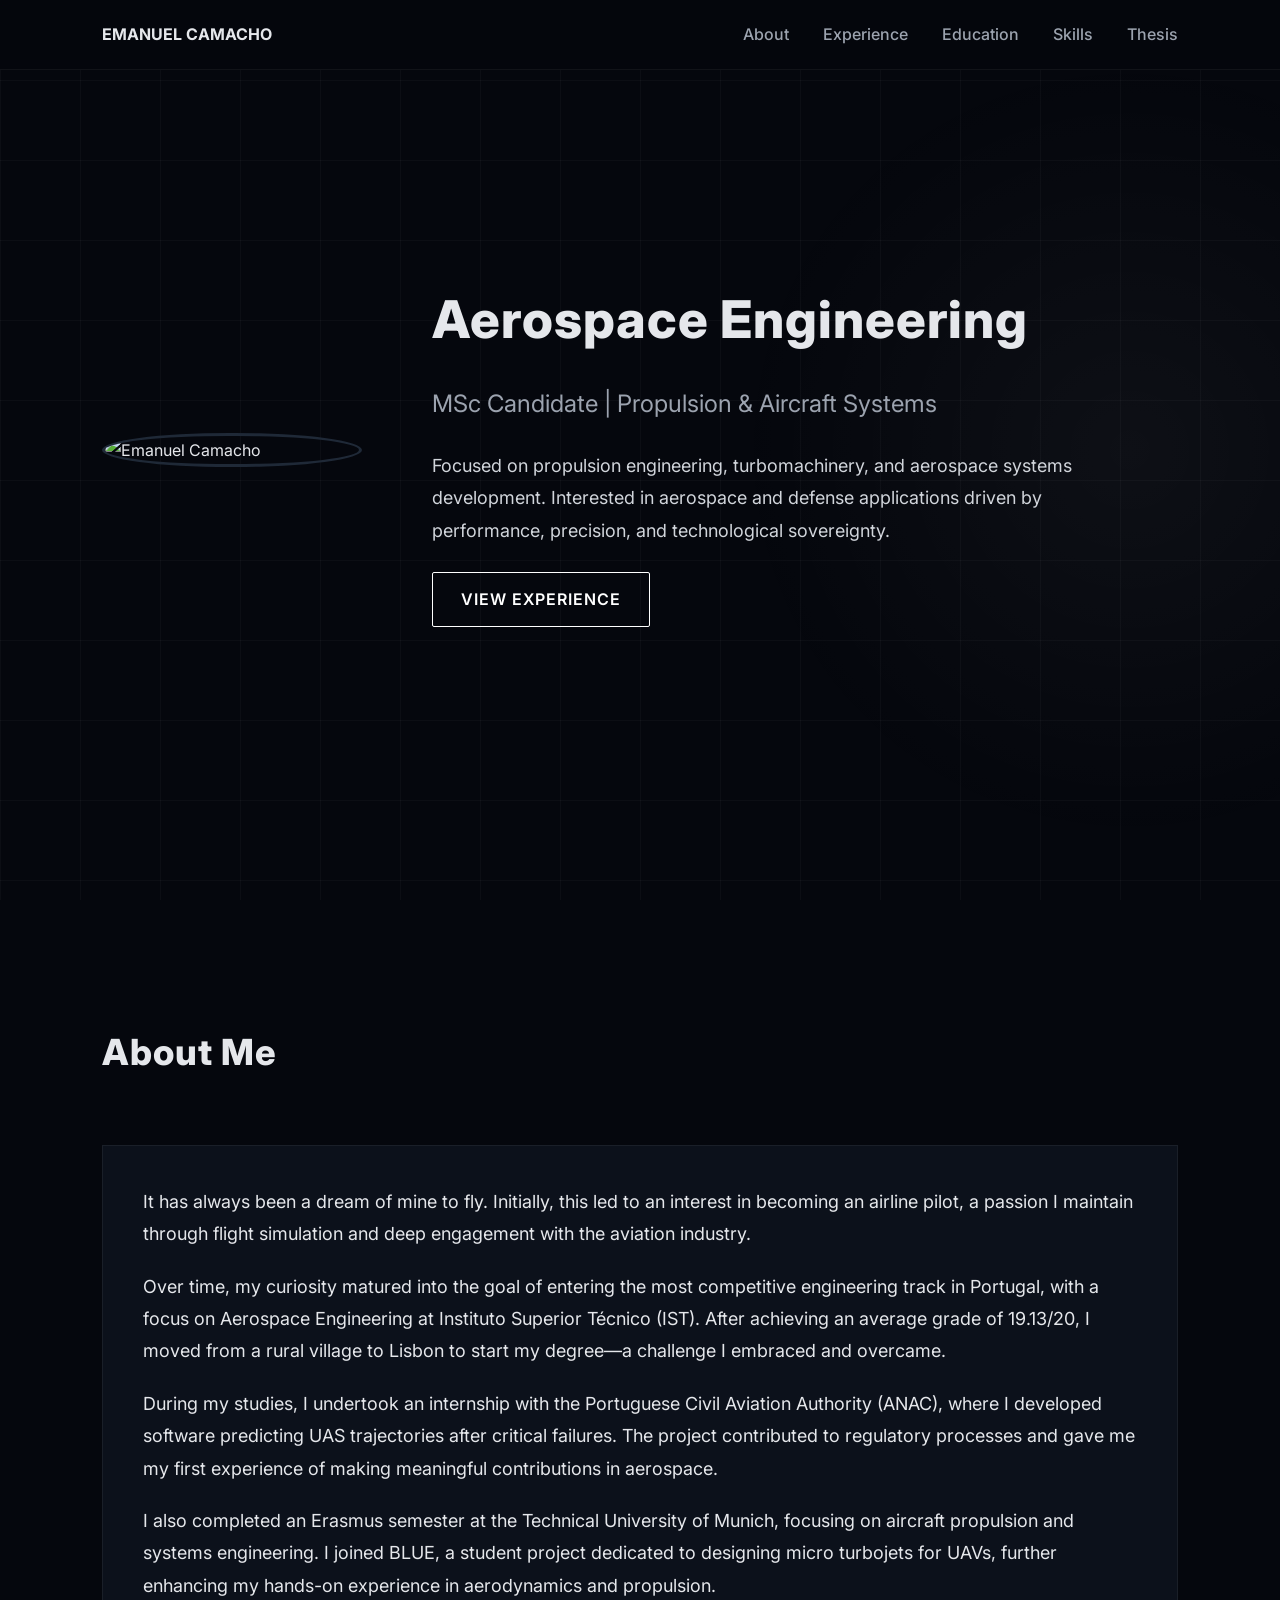
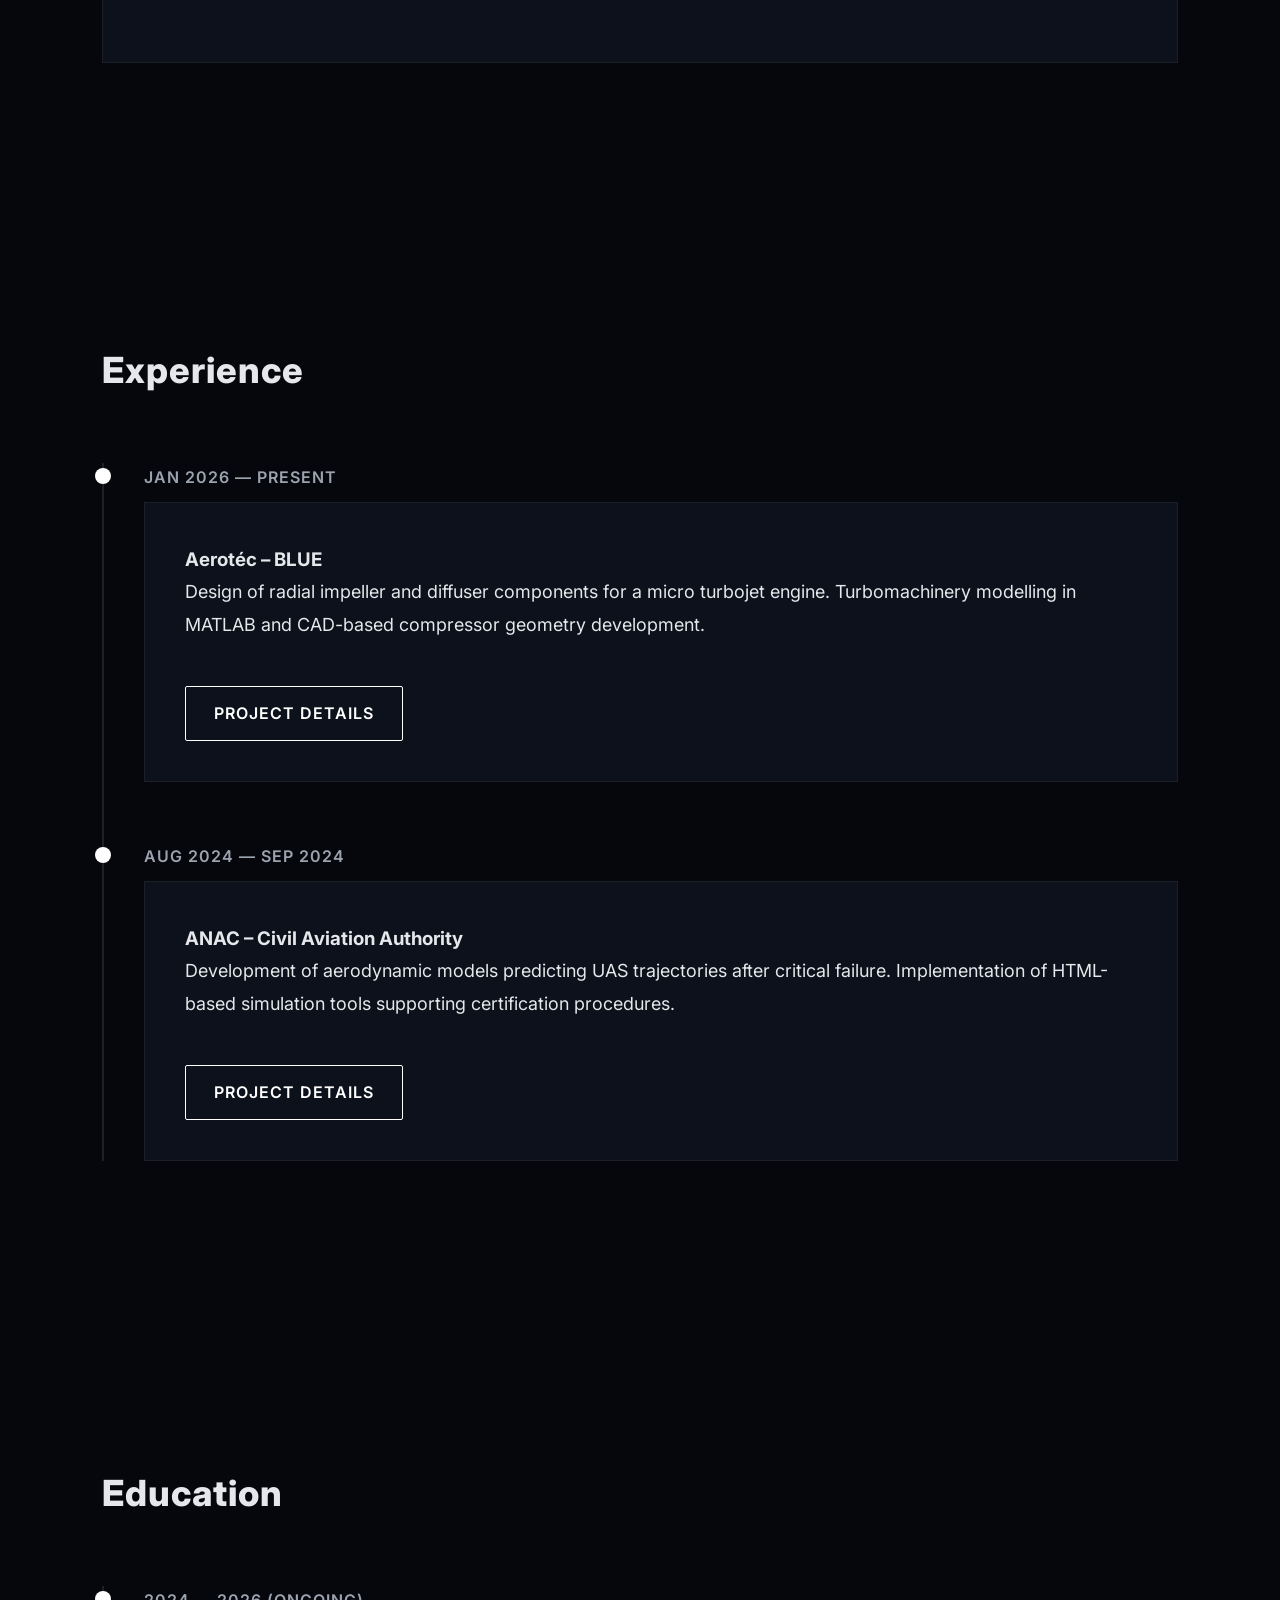
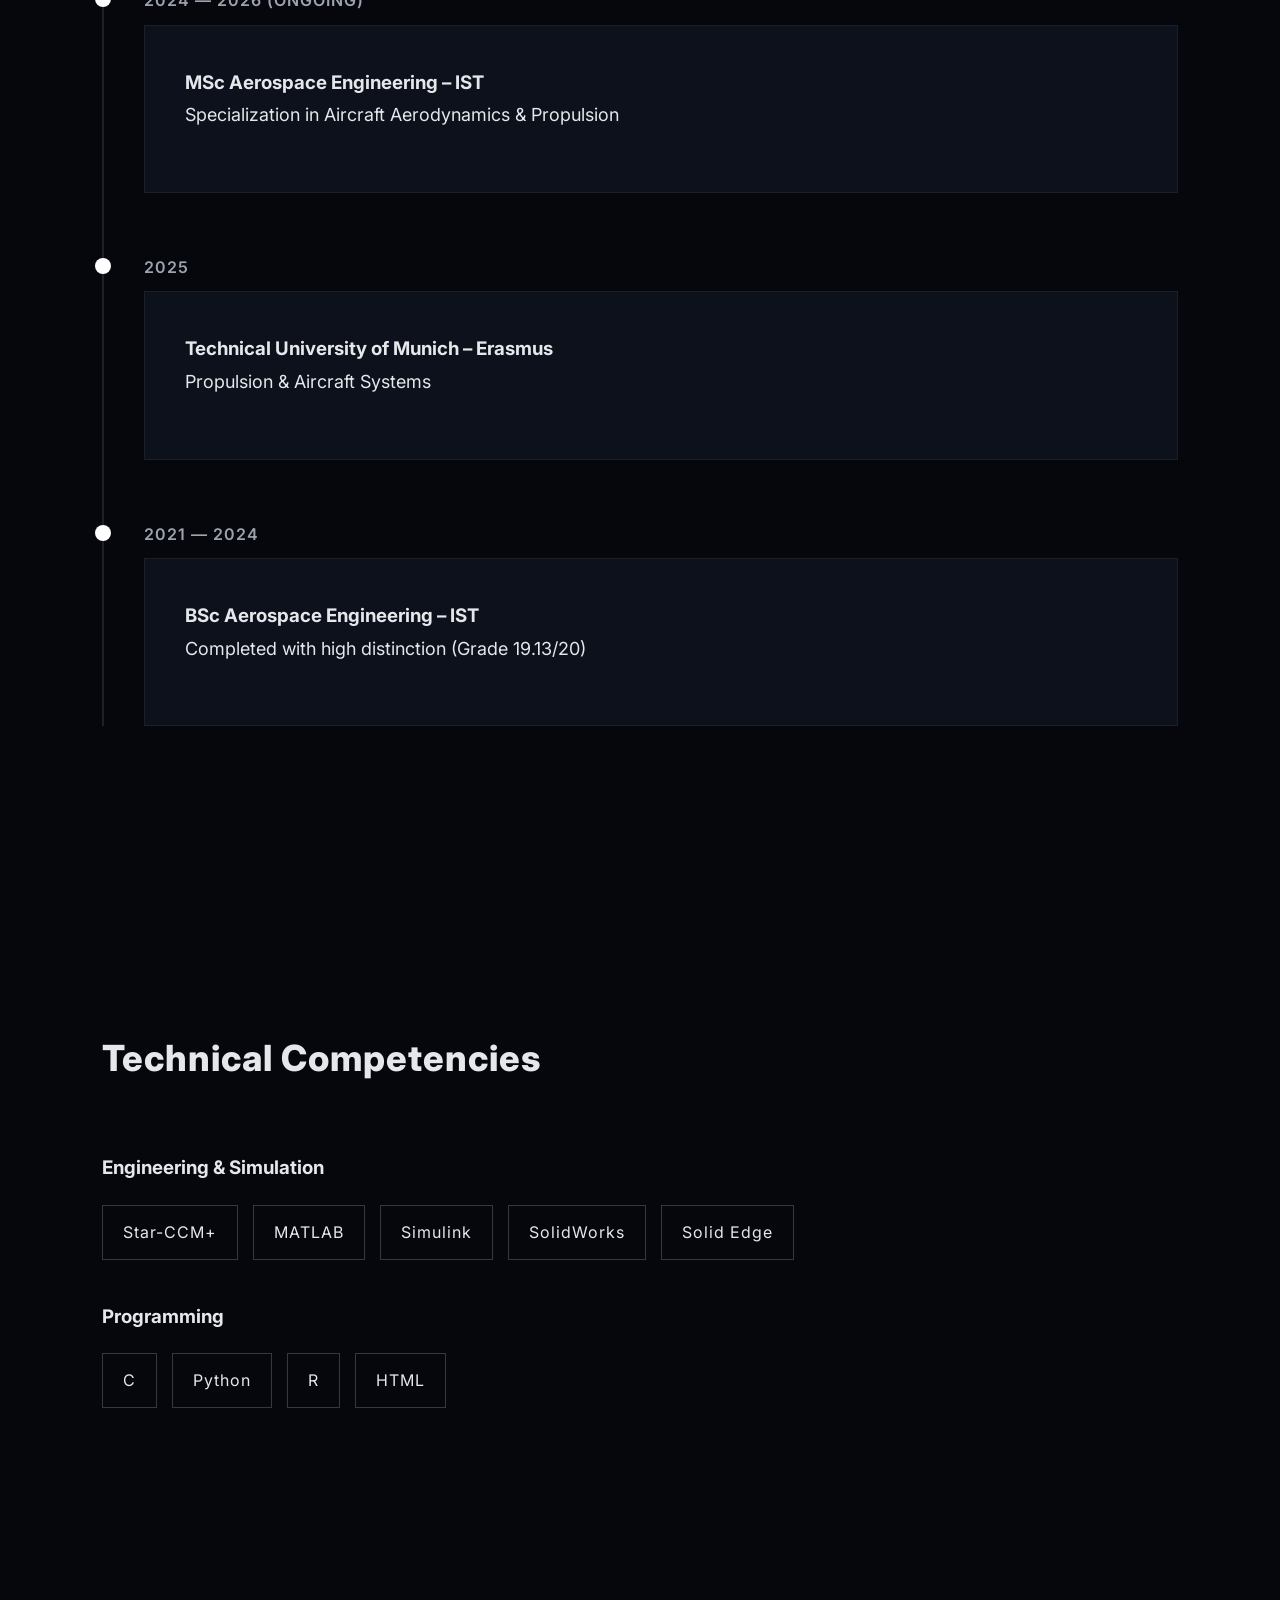
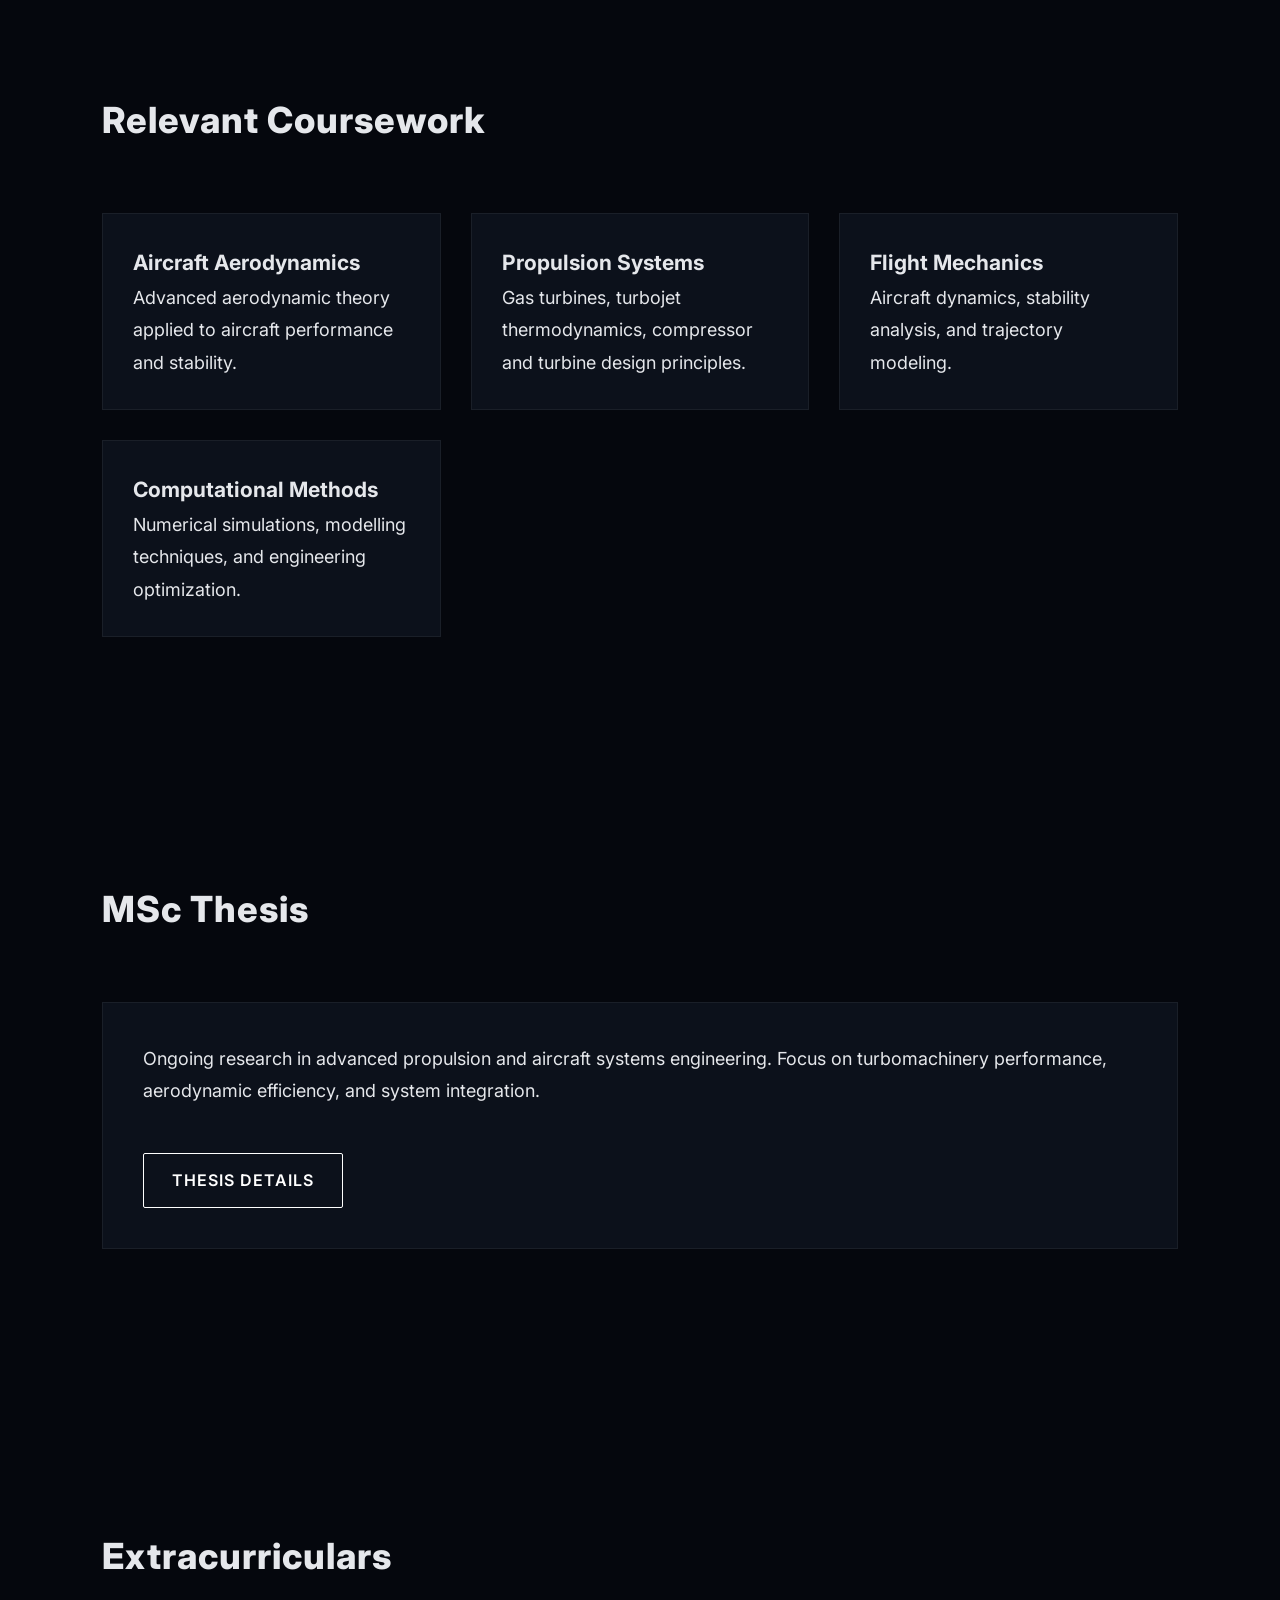
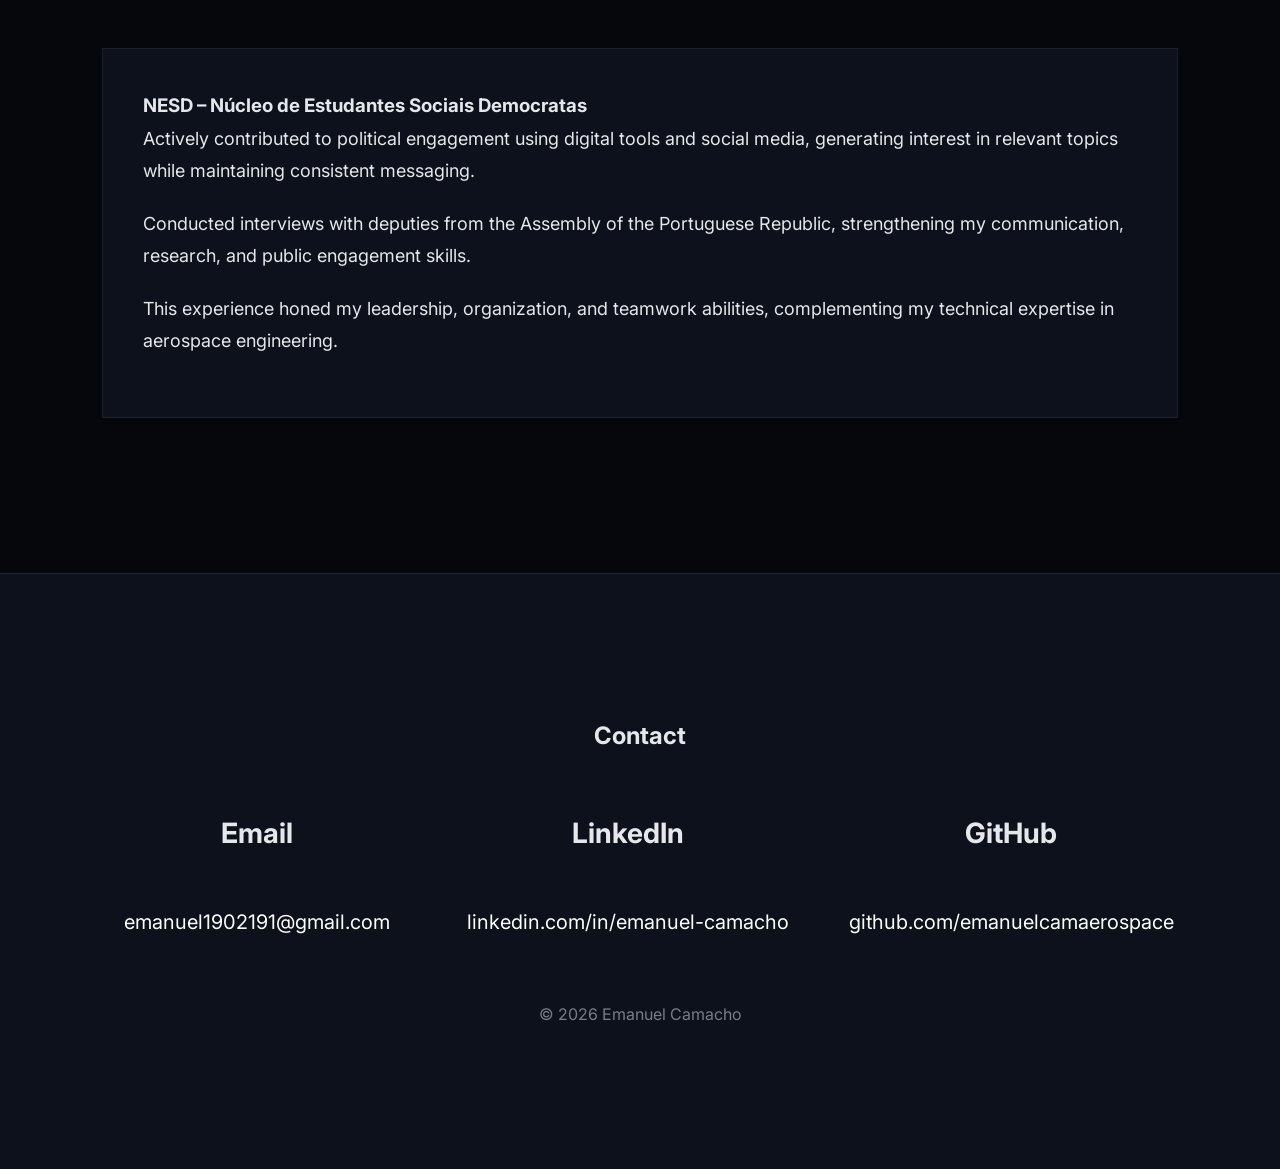
==== index.html @ d27d07a2 "large aesthetic update" ====
<!DOCTYPE html>
<html lang="en">
<head>
<meta charset="UTF-8">
<meta name="viewport" content="width=device-width, initial-scale=1.0">
<title>Emanuel Camacho | Aerospace Engineering</title>

<link href="https://fonts.googleapis.com/css2?family=Inter:wght@300;400;600;700;800&display=swap" rel="stylesheet">

<style>

/* ================= GLOBAL ================= */

* {
    margin: 0;
    padding: 0;
    box-sizing: border-box;
}

html { scroll-behavior: smooth; }

body {
    font-family: 'Inter', sans-serif;
    background: #05070d;
    color: #e5e7eb;
    line-height: 1.8;
    overflow-x: hidden;
    position: relative;
}

/* Subtle blueprint grid */
body::before {
    content: "";
    position: fixed;
    inset: 0;
    background-image:
        linear-gradient(rgba(255,255,255,0.03) 1px, transparent 1px),
        linear-gradient(90deg, rgba(255,255,255,0.03) 1px, transparent 1px);
    background-size: 80px 80px;
    pointer-events: none;
    z-index: 0;
}

/* ================= NAV ================= */

nav {
    position: fixed;
    width: 100%;
    background: rgba(5,7,13,0.95);
    backdrop-filter: blur(12px);
    display: flex;
    justify-content: space-between;
    padding: 20px 8%;
    z-index: 1000;
    border-bottom: 1px solid rgba(255,255,255,0.05);
}

nav a {
    color: #9ca3af;
    text-decoration: none;
    margin-left: 30px;
    font-weight: 500;
    transition: 0.3s ease;
}

nav a:hover { color: #ffffff; }

/* ================= HERO ================= */

.hero {
    height: 100vh;
    display: flex;
    align-items: center;
    padding: 0 8%;
    position: relative;
}

.hero-content {
    display: flex;
    align-items: center;
    gap: 70px;
    z-index: 1;
}

.hero img {
    width: 260px;
    border-radius: 50%;
    border: 3px solid #1f2937;
}

.hero-text h1 { font-size: 52px; font-weight: 800; letter-spacing: 1px; }
.hero-text h2 { color: #9ca3af; font-weight: 400; margin: 15px 0 25px 0; }
.hero-text p { font-size: 18px; max-width: 650px; color: #d1d5db; }

/* Hero glow */
.hero::after {
    content: "";
    position: absolute;
    width: 800px;
    height: 800px;
    background: radial-gradient(circle, rgba(255,255,255,0.04), transparent 70%);
    top: 50%;
    right: -250px;
    transform: translateY(-50%);
    z-index: 0;
}

/* ================= BUTTON ================= */

.btn {
    display: inline-block;
    margin-top: 25px;
    padding: 12px 28px;
    border: 1px solid #ffffff;
    color: #ffffff;
    text-decoration: none;
    border-radius: 2px;
    font-weight: 600;
    letter-spacing: 1px;
    transition: 0.3s ease;
}

.btn:hover { background: #ffffff; color: #05070d; }

/* ================= SECTIONS ================= */

.section { padding: 120px 8%; position: relative; z-index: 1; }

.section h2 { font-size: 36px; font-weight: 800; margin-bottom: 60px; letter-spacing: 1px; }

/* ================= CARDS ================= */

.card {
    background: #0c111b;
    padding: 40px;
    margin-bottom: 35px;
    border: 1px solid rgba(255,255,255,0.06);
    transition: 0.3s ease;
}

.card:hover { border-color: rgba(255,255,255,0.2); }
.card p { font-size: 18px; margin-bottom: 20px; }

/* ================= TIMELINE ================= */

.timeline { border-left: 2px solid rgba(255,255,255,0.1); padding-left: 40px; }

.timeline-item { margin-bottom: 60px; position: relative; }
.timeline-item::before {
    content: "";
    position: absolute;
    left: -49px;
    top: 5px;
    width: 16px;
    height: 16px;
    background: #ffffff;
    border-radius: 50%;
}

.timeline-date { color: #9ca3af; margin-bottom: 10px; font-weight: 600; letter-spacing: 1px; }

/* ================= SKILLS ================= */

.skill-category { margin-bottom: 40px; }
.skill-category h3 { margin-bottom: 20px; font-weight: 700; }
.skill-tags { display: flex; flex-wrap: wrap; gap: 15px; }
.skill-tag { padding: 12px 20px; border: 1px solid rgba(255,255,255,0.2); font-size: 16px; letter-spacing: 1px; }

/* ================= COURSES ================= */

.course-grid { display: grid; grid-template-columns: repeat(auto-fit,minmax(280px,1fr)); gap: 30px; }
.course-card { background: #0c111b; padding: 30px; border: 1px solid rgba(255,255,255,0.06); font-size: 18px; }

/* ================= CONTACT ================= */

.contact-section {
    background: #0c111b;
    padding: 140px 8%;
    text-align: center;
    border-top: 1px solid rgba(255,255,255,0.08);
}

.contact-grid { display: flex; flex-wrap: wrap; justify-content: center; gap: 60px; margin-top: 50px; }

.contact-item {
    min-width: 300px;
    font-size: 20px;
}

.contact-item strong { display:block; font-size:28px; margin-bottom:10px; }
.contact-item a { color: #ffffff; text-decoration: none; }
.contact-item a:hover { text-decoration: underline; }

/* ================= FADE ANIMATION ================= */

.fade-in {
    opacity: 0;
    transform: translateY(40px);
    transition: all 1s ease;
}

.fade-in.visible { opacity:1; transform: translateY(0); }

@media(max-width: 900px) { .hero-content { flex-direction: column; text-align: center; } }

</style>
</head>

<body>

<nav>
    <div><strong>EMANUEL CAMACHO</strong></div>
    <div>
        <a href="#about">About</a>
        <a href="#experience">Experience</a>
        <a href="#education">Education</a>
        <a href="#skills">Skills</a>
        <a href="#thesis">Thesis</a>
    </div>
</nav>

<section class="hero">
    <div class="hero-content">
        <img src="images/profile.png" alt="Emanuel Camacho">
        <div class="hero-text">
            <h1>Aerospace Engineering</h1>
            <h2>MSc Candidate | Propulsion & Aircraft Systems</h2>
            <p>
                Focused on propulsion engineering, turbomachinery, and aerospace systems development.
                Interested in aerospace and defense applications driven by performance,
                precision, and technological sovereignty.
            </p>
            <a href="#experience" class="btn">VIEW EXPERIENCE</a>
        </div>
    </div>
</section>

<section id="about" class="section">
    <h2>About Me</h2>
    <div class="card">
        <p>
            It has always been a dream of mine to fly. Initially, this led to an interest in becoming an airline pilot, a passion I maintain through flight simulation and deep engagement with the aviation industry.
        </p>
        <p>
            Over time, my curiosity matured into the goal of entering the most competitive engineering track in Portugal, with a focus on Aerospace Engineering at Instituto Superior Técnico (IST). After achieving an average grade of 19.13/20, I moved from a rural village to Lisbon to start my degree—a challenge I embraced and overcame.
        </p>
        <p>
            During my studies, I undertook an internship with the Portuguese Civil Aviation Authority (ANAC), where I developed software predicting UAS trajectories after critical failures. The project contributed to regulatory processes and gave me my first experience of making meaningful contributions in aerospace.
        </p>
        <p>
            I also completed an Erasmus semester at the Technical University of Munich, focusing on aircraft propulsion and systems engineering. I joined BLUE, a student project dedicated to designing micro turbojets for UAVs, further enhancing my hands-on experience in aerodynamics and propulsion.
        </p>
    </div>
</section>

<section id="experience" class="section">
    <h2>Experience</h2>
    <div class="timeline">

        <div class="timeline-item">
            <div class="timeline-date">JAN 2026 — PRESENT</div>
            <div class="card">
                <h3>Aerotéc – BLUE</h3>
                <p>
                    Design of radial impeller and diffuser components for a micro turbojet engine.
                    Turbomachinery modelling in MATLAB and CAD-based compressor geometry development.
                </p>
                <a href="blue.html" class="btn">PROJECT DETAILS</a>
            </div>
        </div>

        <div class="timeline-item">
            <div class="timeline-date">AUG 2024 — SEP 2024</div>
            <div class="card">
                <h3>ANAC – Civil Aviation Authority</h3>
                <p>
                    Development of aerodynamic models predicting UAS trajectories after critical failure.
                    Implementation of HTML-based simulation tools supporting certification procedures.
                </p>
                <a href="anac.html" class="btn">PROJECT DETAILS</a>
            </div>
        </div>

    </div>
</section>

<section id="education" class="section">
    <h2>Education</h2>
    <div class="timeline">

        <div class="timeline-item">
            <div class="timeline-date">2024 — 2026 (ONGOING)</div>
            <div class="card">
                <h3>MSc Aerospace Engineering – IST</h3>
                <p>Specialization in Aircraft Aerodynamics & Propulsion</p>
            </div>
        </div>

        <div class="timeline-item">
            <div class="timeline-date">2025</div>
            <div class="card">
                <h3>Technical University of Munich – Erasmus</h3>
                <p>Propulsion & Aircraft Systems</p>
            </div>
        </div>

        <div class="timeline-item">
            <div class="timeline-date">2021 — 2024</div>
            <div class="card">
                <h3>BSc Aerospace Engineering – IST</h3>
                <p>Completed with high distinction (Grade 19.13/20)</p>
            </div>
        </div>

    </div>
</section>

<section id="skills" class="section">
    <h2>Technical Competencies</h2>

    <div class="skill-category">
        <h3>Engineering & Simulation</h3>
        <div class="skill-tags">
            <div class="skill-tag">Star-CCM+</div>
            <div class="skill-tag">MATLAB</div>
            <div class="skill-tag">Simulink</div>
            <div class="skill-tag">SolidWorks</div>
            <div class="skill-tag">Solid Edge</div>
        </div>
    </div>

    <div class="skill-category">
        <h3>Programming</h3>
        <div class="skill-tags">
            <div class="skill-tag">C</div>
            <div class="skill-tag">Python</div>
            <div class="skill-tag">R</div>
            <div class="skill-tag">HTML</div>
        </div>
    </div>
</section>

<section id="modules" class="section">
    <h2>Relevant Coursework</h2>
    <div class="course-grid">
        <div class="course-card">
            <h3>Aircraft Aerodynamics</h3>
            <p>Advanced aerodynamic theory applied to aircraft performance and stability.</p>
        </div>
        <div class="course-card">
            <h3>Propulsion Systems</h3>
            <p>Gas turbines, turbojet thermodynamics, compressor and turbine design principles.</p>
        </div>
        <div class="course-card">
            <h3>Flight Mechanics</h3>
            <p>Aircraft dynamics, stability analysis, and trajectory modeling.</p>
        </div>
        <div class="course-card">
            <h3>Computational Methods</h3>
            <p>Numerical simulations, modelling techniques, and engineering optimization.</p>
        </div>
    </div>
</section>

<section id="thesis" class="section">
    <h2>MSc Thesis</h2>
    <div class="card">
        <p>
            Ongoing research in advanced propulsion and aircraft systems engineering.
            Focus on turbomachinery performance, aerodynamic efficiency, and system integration.
        </p>
        <a href="thesis.html" class="btn">THESIS DETAILS</a>
    </div>
</section>

<section id="extracurriculars" class="section">
    <h2>Extracurriculars</h2>

    <div class="card">
        <h3>NESD – Núcleo de Estudantes Sociais Democratas</h3>
        <p>
            Actively contributed to political engagement using digital tools and social media, generating interest in relevant topics while maintaining consistent messaging.
        </p>
        <p>
            Conducted interviews with deputies from the Assembly of the Portuguese Republic, strengthening my communication, research, and public engagement skills.
        </p>
        <p>
            This experience honed my leadership, organization, and teamwork abilities, complementing my technical expertise in aerospace engineering.
        </p>
    </div>
</section>

<section class="contact-section">
    <h2>Contact</h2>

    <div class="contact-grid">
        <div class="contact-item">
            <strong>Email</strong><br>
            <a href="mailto:emanuel1902191@gmail.com">emanuel1902191@gmail.com</a>
        </div>

        <div class="contact-item">
            <strong>LinkedIn</strong><br>
            <a href="https://www.linkedin.com/in/emanuel-camacho-05ab8a245" target="_blank">
                linkedin.com/in/emanuel-camacho
            </a>
        </div>

        <div class="contact-item">
            <strong>GitHub</strong><br>
            <a href="https://github.com/emanuelcamaerospace" target="_blank">
                github.com/emanuelcamaerospace
            </a>
        </div>
    </div>

    <p style="margin-top:60px; opacity:0.5;">
        © 2026 Emanuel Camacho
    </p>
</section>

<script>
const observer = new IntersectionObserver(entries => {
    entries.forEach(entry => {
        if(entry.isIntersecting){
            entry.target.classList.add("visible");
        }
    });
});
document.querySelectorAll(".section, .card").forEach(el => {
    el.classList.add("fade-in");
    observer.observe(el);
});
</script>

</body>
</html>
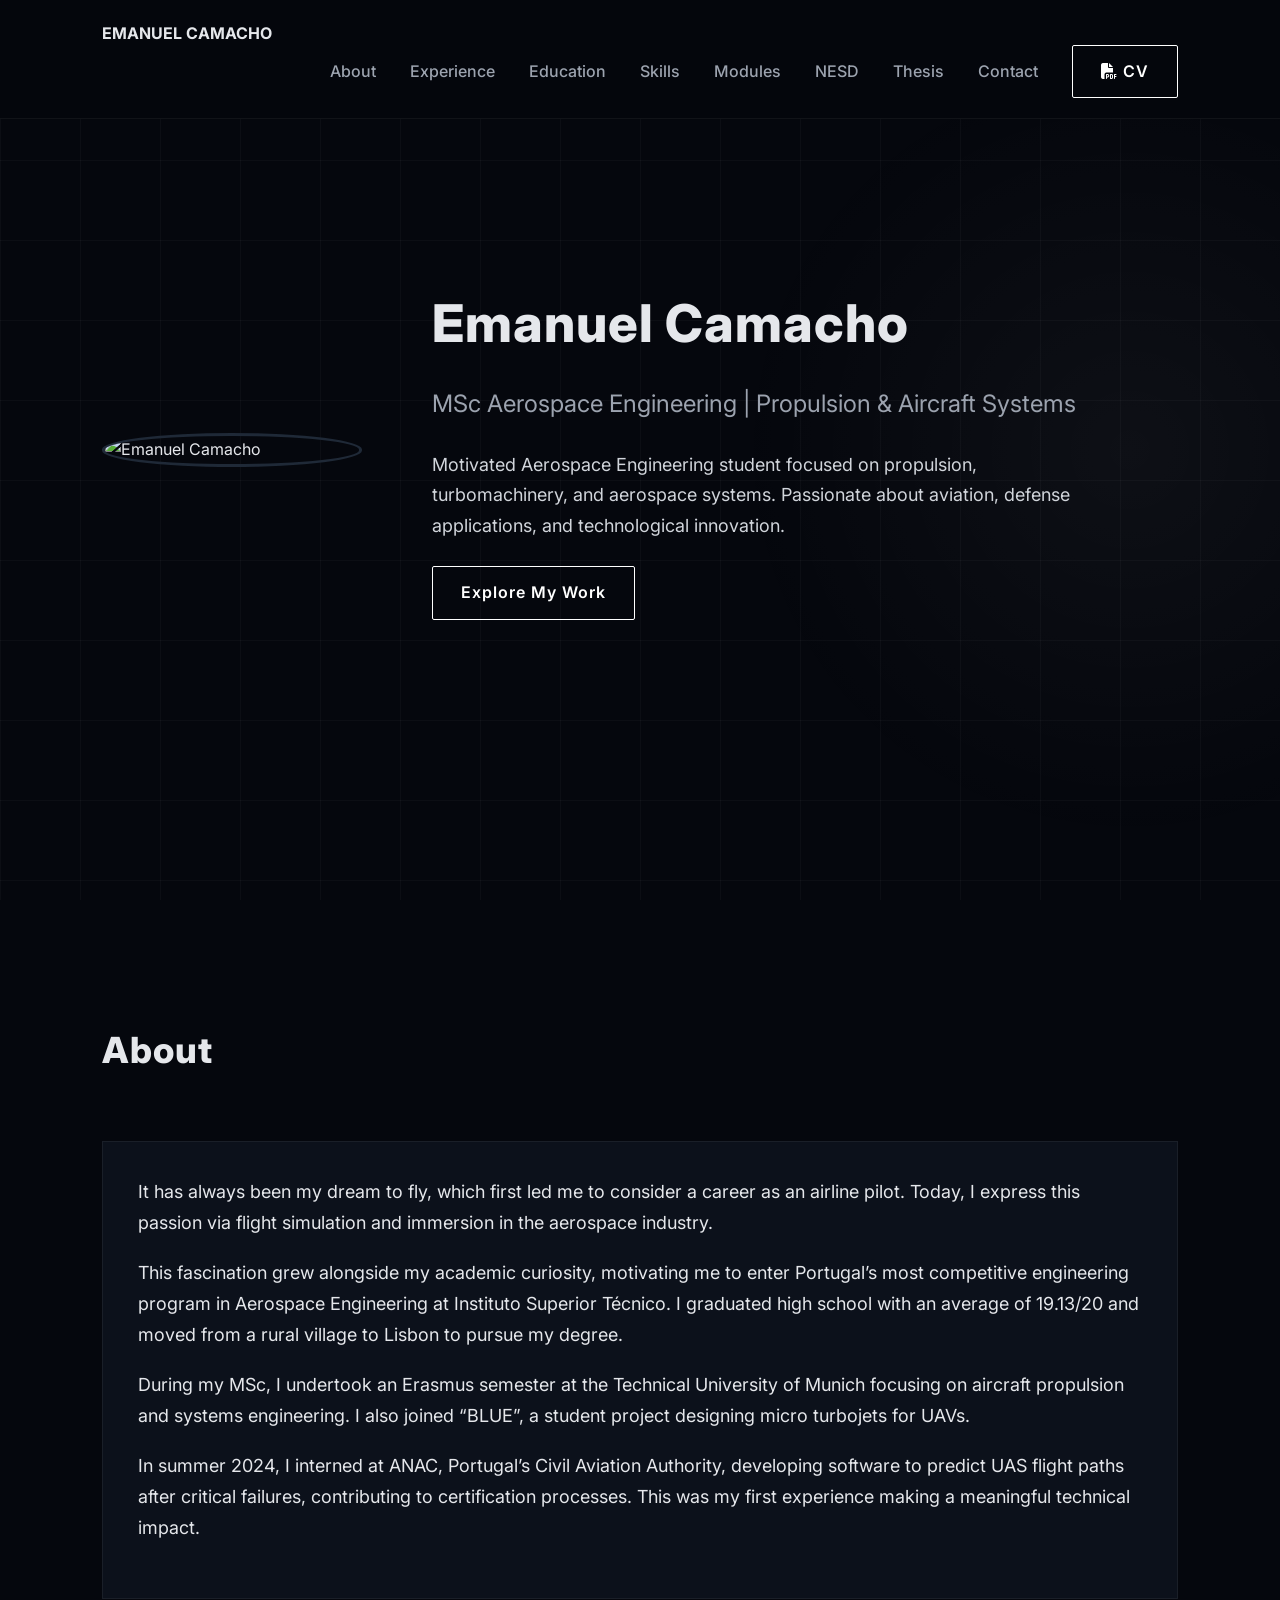
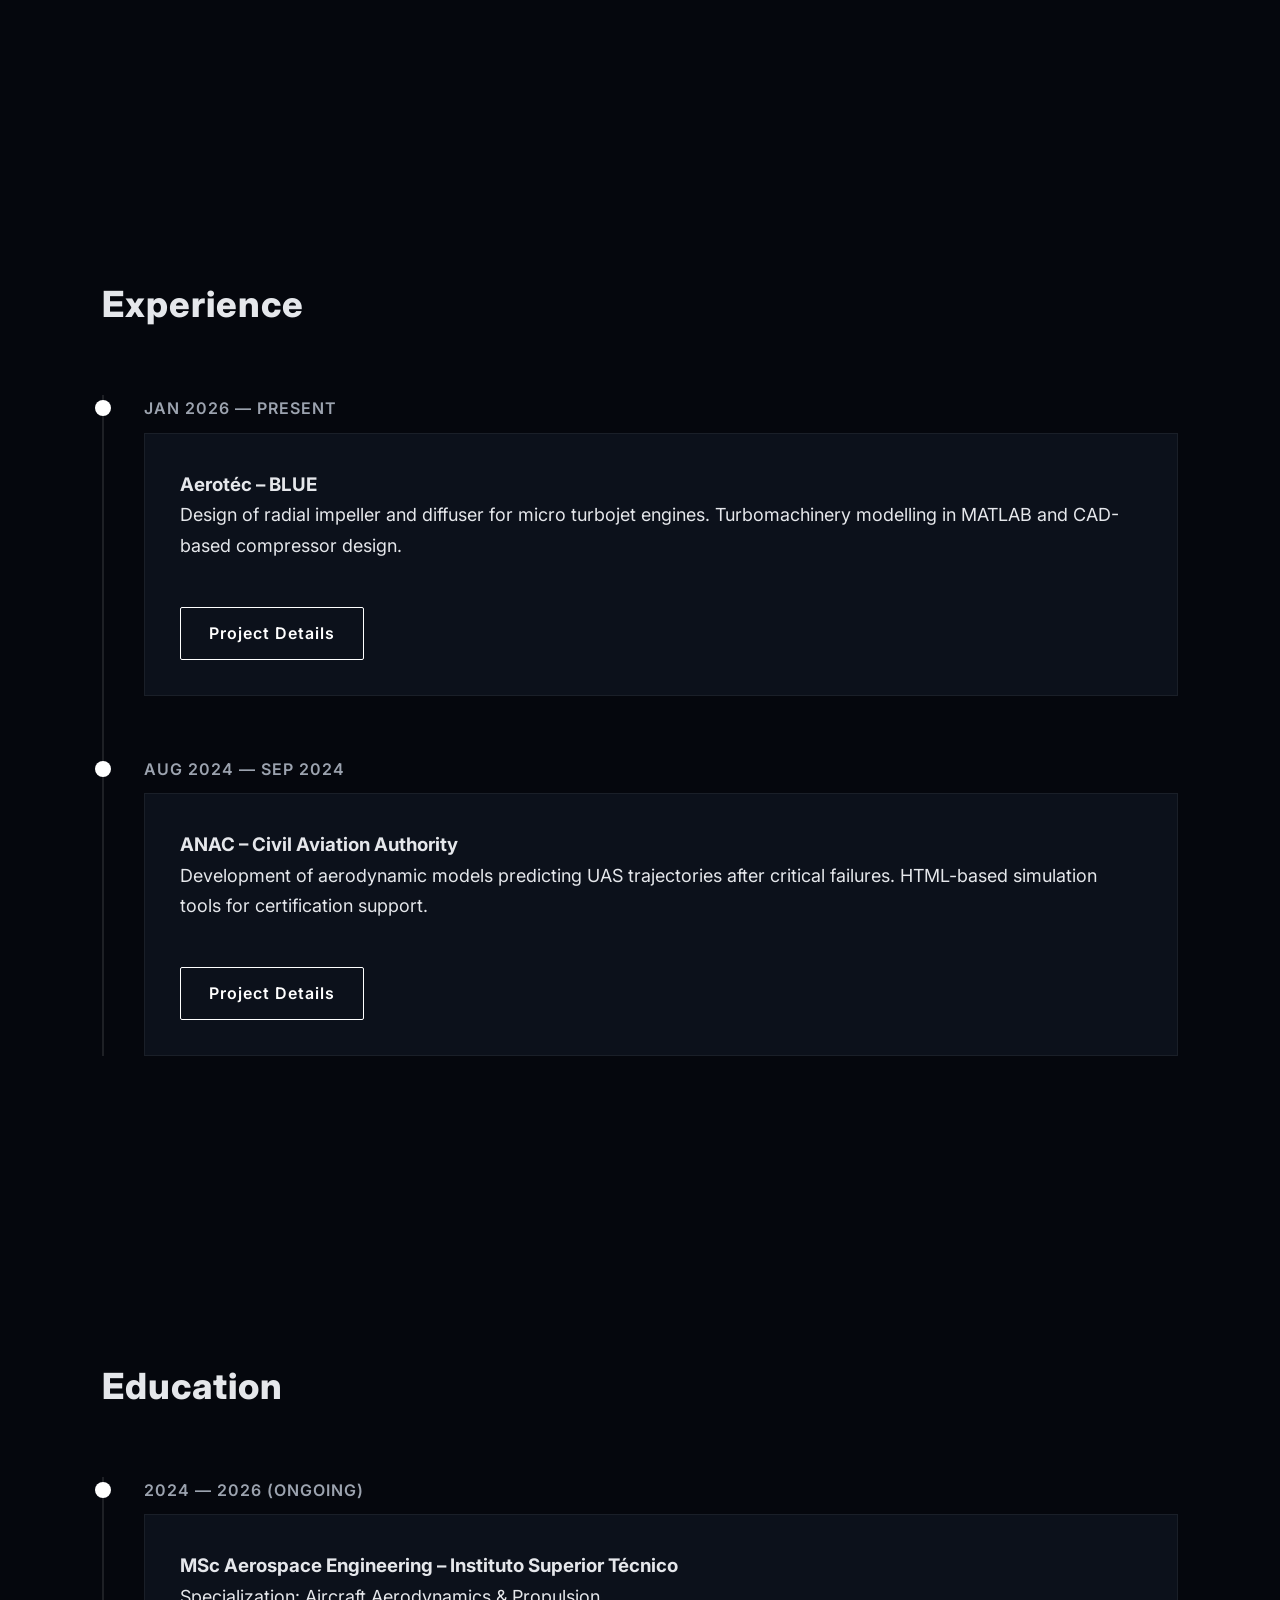
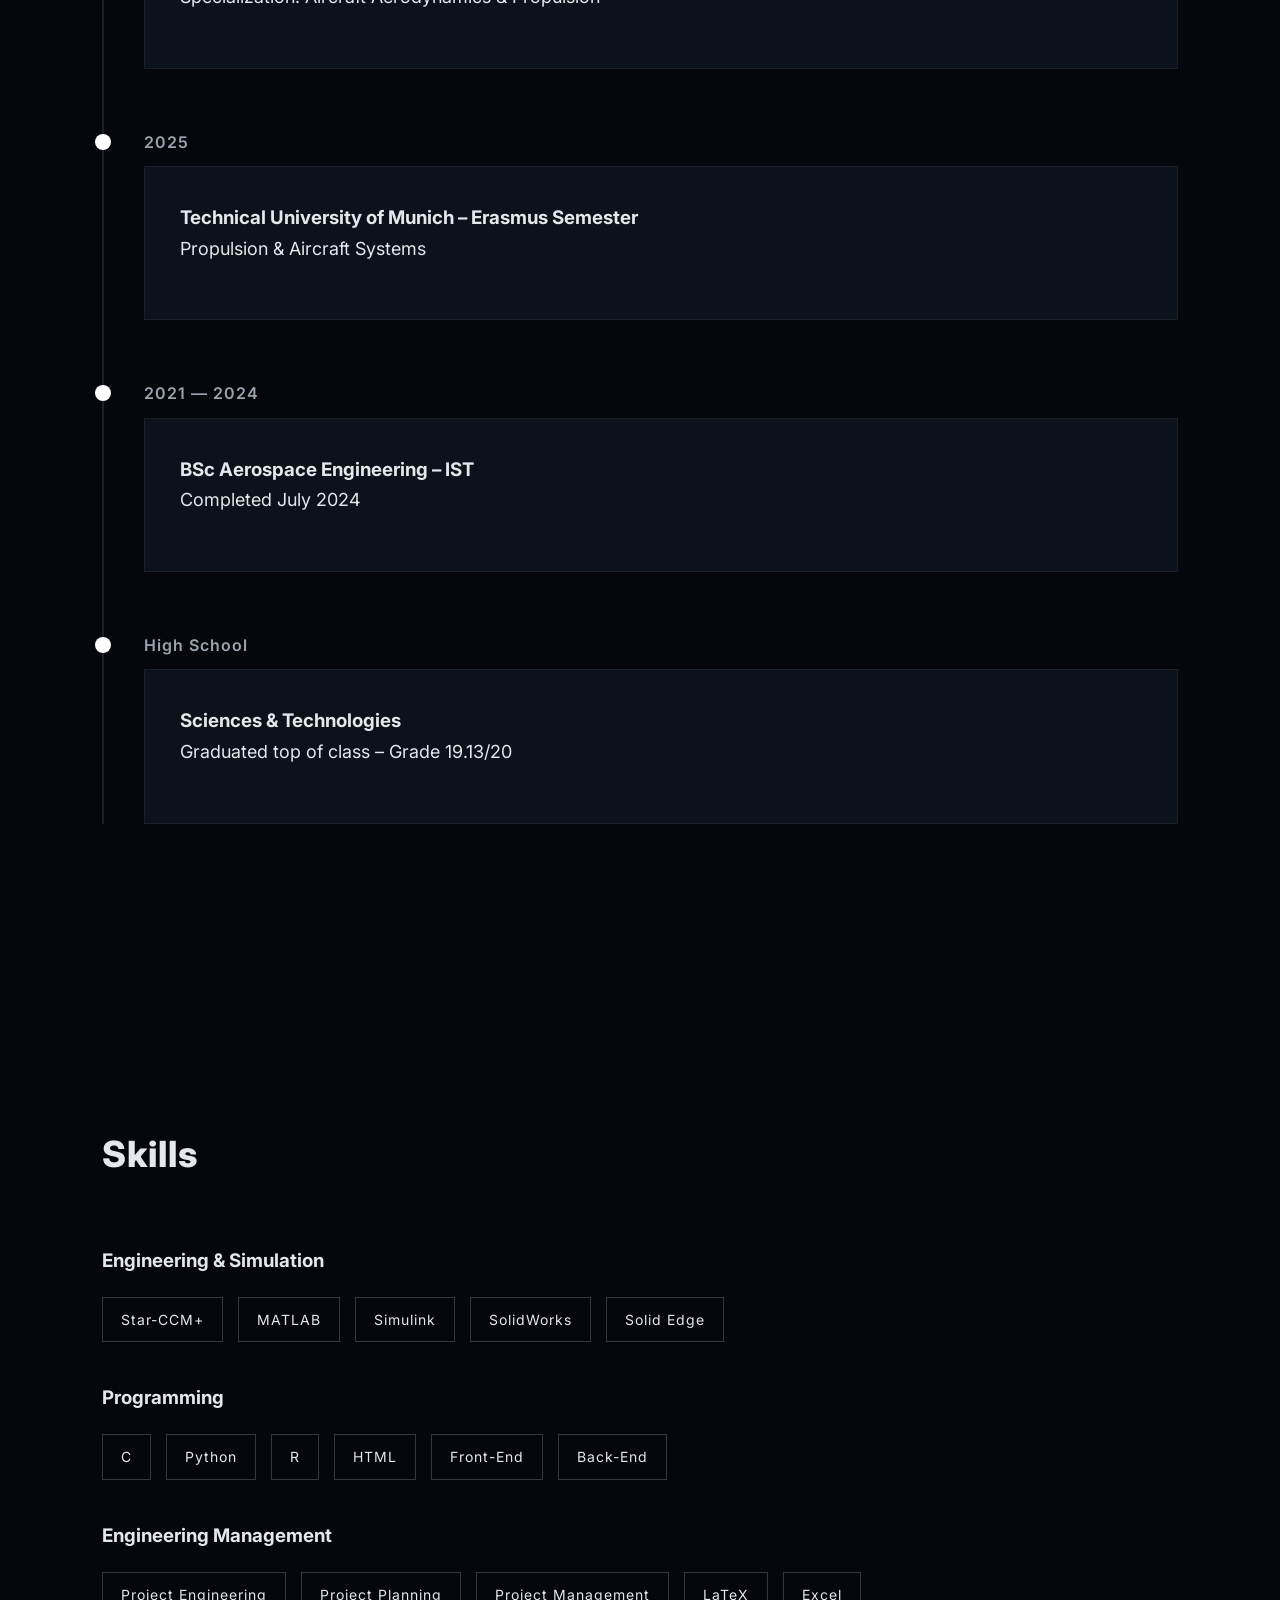
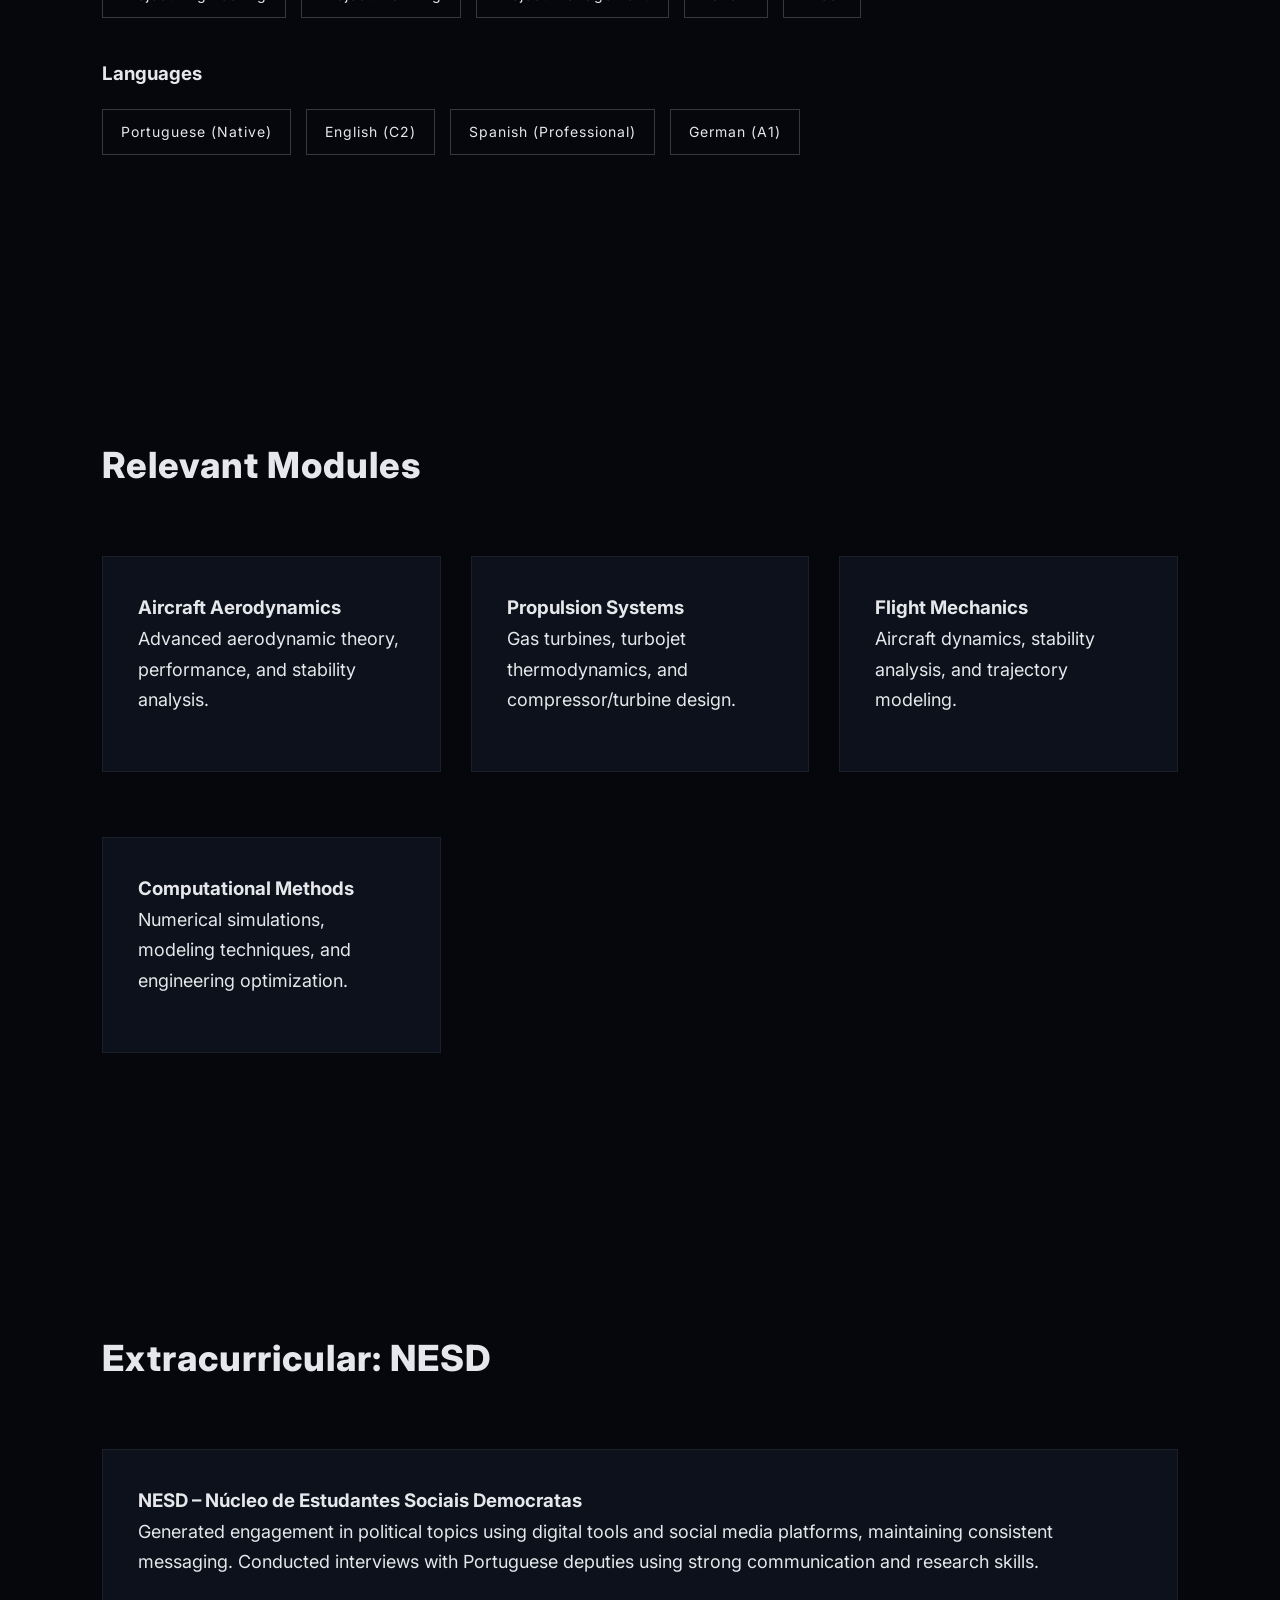
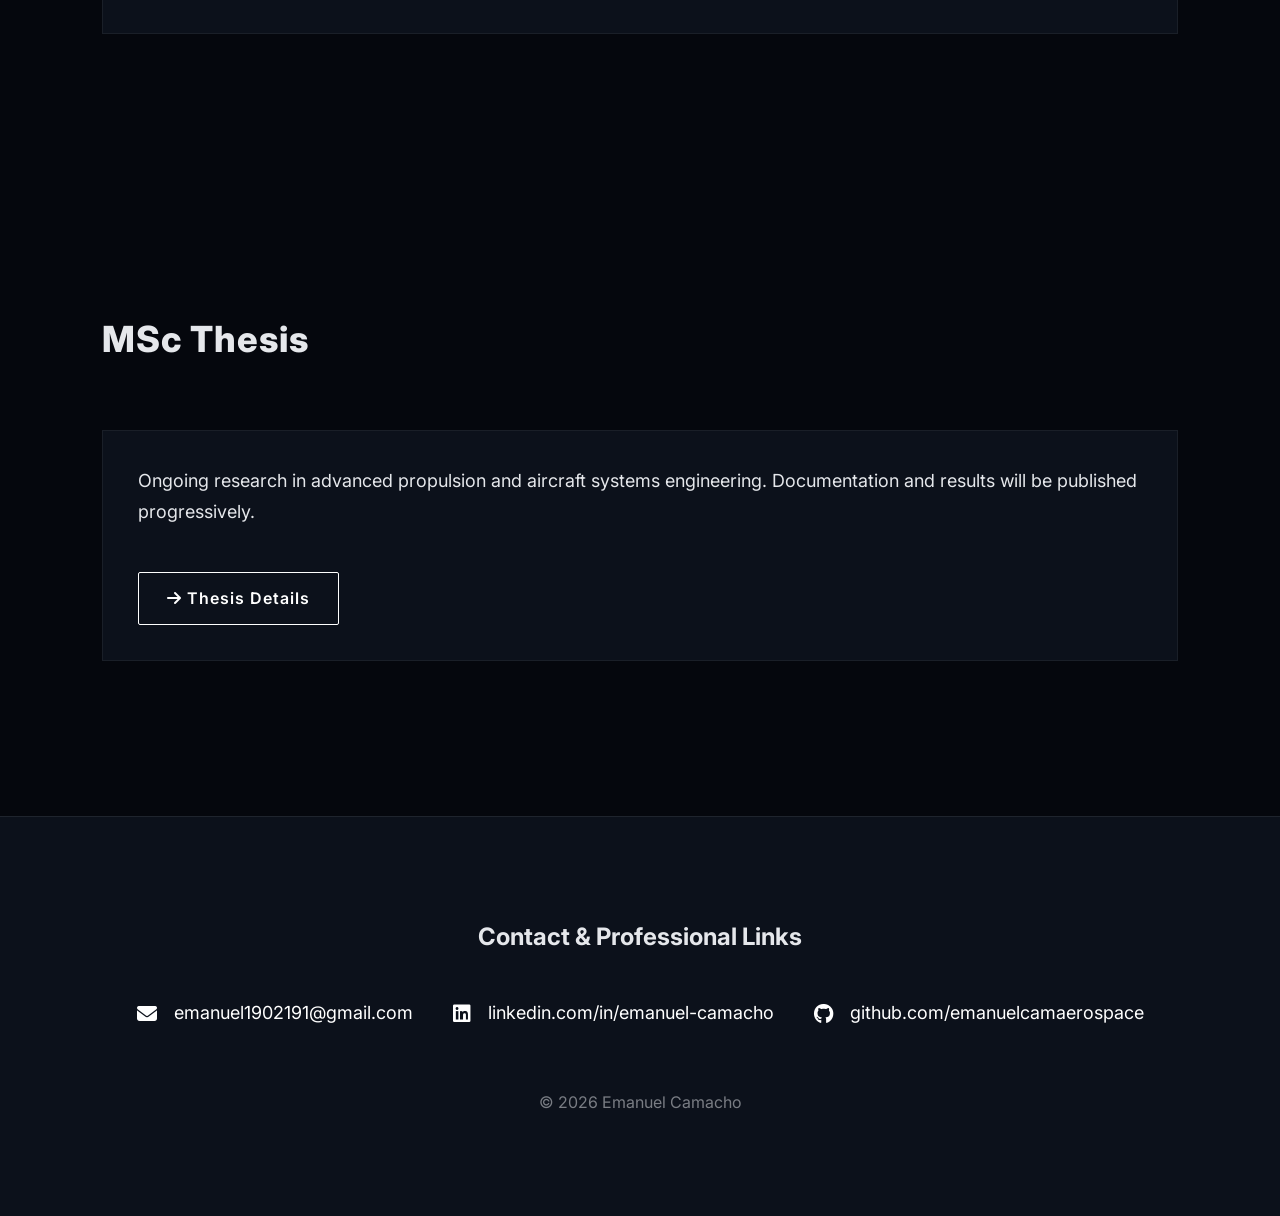
==== commit c35e401f: "MEGAFIX" ====
--- a/index.html
+++ b/index.html
@@ -4,206 +4,9 @@
 <meta charset="UTF-8">
 <meta name="viewport" content="width=device-width, initial-scale=1.0">
 <title>Emanuel Camacho | Aerospace Engineering</title>
-
 <link href="https://fonts.googleapis.com/css2?family=Inter:wght@300;400;600;700;800&display=swap" rel="stylesheet">
-
-<style>
-
-/* ================= GLOBAL ================= */
-
-* {
-    margin: 0;
-    padding: 0;
-    box-sizing: border-box;
-}
-
-html { scroll-behavior: smooth; }
-
-body {
-    font-family: 'Inter', sans-serif;
-    background: #05070d;
-    color: #e5e7eb;
-    line-height: 1.8;
-    overflow-x: hidden;
-    position: relative;
-}
-
-/* Subtle blueprint grid */
-body::before {
-    content: "";
-    position: fixed;
-    inset: 0;
-    background-image:
-        linear-gradient(rgba(255,255,255,0.03) 1px, transparent 1px),
-        linear-gradient(90deg, rgba(255,255,255,0.03) 1px, transparent 1px);
-    background-size: 80px 80px;
-    pointer-events: none;
-    z-index: 0;
-}
-
-/* ================= NAV ================= */
-
-nav {
-    position: fixed;
-    width: 100%;
-    background: rgba(5,7,13,0.95);
-    backdrop-filter: blur(12px);
-    display: flex;
-    justify-content: space-between;
-    padding: 20px 8%;
-    z-index: 1000;
-    border-bottom: 1px solid rgba(255,255,255,0.05);
-}
-
-nav a {
-    color: #9ca3af;
-    text-decoration: none;
-    margin-left: 30px;
-    font-weight: 500;
-    transition: 0.3s ease;
-}
-
-nav a:hover { color: #ffffff; }
-
-/* ================= HERO ================= */
-
-.hero {
-    height: 100vh;
-    display: flex;
-    align-items: center;
-    padding: 0 8%;
-    position: relative;
-}
-
-.hero-content {
-    display: flex;
-    align-items: center;
-    gap: 70px;
-    z-index: 1;
-}
-
-.hero img {
-    width: 260px;
-    border-radius: 50%;
-    border: 3px solid #1f2937;
-}
-
-.hero-text h1 { font-size: 52px; font-weight: 800; letter-spacing: 1px; }
-.hero-text h2 { color: #9ca3af; font-weight: 400; margin: 15px 0 25px 0; }
-.hero-text p { font-size: 18px; max-width: 650px; color: #d1d5db; }
-
-/* Hero glow */
-.hero::after {
-    content: "";
-    position: absolute;
-    width: 800px;
-    height: 800px;
-    background: radial-gradient(circle, rgba(255,255,255,0.04), transparent 70%);
-    top: 50%;
-    right: -250px;
-    transform: translateY(-50%);
-    z-index: 0;
-}
-
-/* ================= BUTTON ================= */
-
-.btn {
-    display: inline-block;
-    margin-top: 25px;
-    padding: 12px 28px;
-    border: 1px solid #ffffff;
-    color: #ffffff;
-    text-decoration: none;
-    border-radius: 2px;
-    font-weight: 600;
-    letter-spacing: 1px;
-    transition: 0.3s ease;
-}
-
-.btn:hover { background: #ffffff; color: #05070d; }
-
-/* ================= SECTIONS ================= */
-
-.section { padding: 120px 8%; position: relative; z-index: 1; }
-
-.section h2 { font-size: 36px; font-weight: 800; margin-bottom: 60px; letter-spacing: 1px; }
-
-/* ================= CARDS ================= */
-
-.card {
-    background: #0c111b;
-    padding: 40px;
-    margin-bottom: 35px;
-    border: 1px solid rgba(255,255,255,0.06);
-    transition: 0.3s ease;
-}
-
-.card:hover { border-color: rgba(255,255,255,0.2); }
-.card p { font-size: 18px; margin-bottom: 20px; }
-
-/* ================= TIMELINE ================= */
-
-.timeline { border-left: 2px solid rgba(255,255,255,0.1); padding-left: 40px; }
-
-.timeline-item { margin-bottom: 60px; position: relative; }
-.timeline-item::before {
-    content: "";
-    position: absolute;
-    left: -49px;
-    top: 5px;
-    width: 16px;
-    height: 16px;
-    background: #ffffff;
-    border-radius: 50%;
-}
-
-.timeline-date { color: #9ca3af; margin-bottom: 10px; font-weight: 600; letter-spacing: 1px; }
-
-/* ================= SKILLS ================= */
-
-.skill-category { margin-bottom: 40px; }
-.skill-category h3 { margin-bottom: 20px; font-weight: 700; }
-.skill-tags { display: flex; flex-wrap: wrap; gap: 15px; }
-.skill-tag { padding: 12px 20px; border: 1px solid rgba(255,255,255,0.2); font-size: 16px; letter-spacing: 1px; }
-
-/* ================= COURSES ================= */
-
-.course-grid { display: grid; grid-template-columns: repeat(auto-fit,minmax(280px,1fr)); gap: 30px; }
-.course-card { background: #0c111b; padding: 30px; border: 1px solid rgba(255,255,255,0.06); font-size: 18px; }
-
-/* ================= CONTACT ================= */
-
-.contact-section {
-    background: #0c111b;
-    padding: 140px 8%;
-    text-align: center;
-    border-top: 1px solid rgba(255,255,255,0.08);
-}
-
-.contact-grid { display: flex; flex-wrap: wrap; justify-content: center; gap: 60px; margin-top: 50px; }
-
-.contact-item {
-    min-width: 300px;
-    font-size: 20px;
-}
-
-.contact-item strong { display:block; font-size:28px; margin-bottom:10px; }
-.contact-item a { color: #ffffff; text-decoration: none; }
-.contact-item a:hover { text-decoration: underline; }
-
-/* ================= FADE ANIMATION ================= */
-
-.fade-in {
-    opacity: 0;
-    transform: translateY(40px);
-    transition: all 1s ease;
-}
-
-.fade-in.visible { opacity:1; transform: translateY(0); }
-
-@media(max-width: 900px) { .hero-content { flex-direction: column; text-align: center; } }
-
-</style>
+<link rel="stylesheet" href="style.css">
+<link rel="stylesheet" href="https://cdnjs.cloudflare.com/ajax/libs/font-awesome/6.4.2/css/all.min.css">
 </head>
 
 <body>
@@ -215,57 +18,67 @@
         <a href="#experience">Experience</a>
         <a href="#education">Education</a>
         <a href="#skills">Skills</a>
+        <a href="#modules">Modules</a>
+        <a href="#extracurricular">NESD</a>
         <a href="#thesis">Thesis</a>
+        <a href="#contact">Contact</a>
+        <a href="cv.html" class="btn"><i class="fas fa-file-pdf"></i> CV</a>
     </div>
 </nav>
 
+<!-- HERO SECTION -->
 <section class="hero">
     <div class="hero-content">
         <img src="images/profile.png" alt="Emanuel Camacho">
         <div class="hero-text">
-            <h1>Aerospace Engineering</h1>
-            <h2>MSc Candidate | Propulsion & Aircraft Systems</h2>
+            <h1>Emanuel Camacho</h1>
+            <h2>MSc Aerospace Engineering | Propulsion & Aircraft Systems</h2>
             <p>
-                Focused on propulsion engineering, turbomachinery, and aerospace systems development.
-                Interested in aerospace and defense applications driven by performance,
-                precision, and technological sovereignty.
+                Motivated Aerospace Engineering student focused on propulsion, turbomachinery, and aerospace systems. 
+                Passionate about aviation, defense applications, and technological innovation.
             </p>
-            <a href="#experience" class="btn">VIEW EXPERIENCE</a>
-        </div>
-    </div>
-</section>
-
+            <a href="#experience" class="btn">Explore My Work</a>
+        </div>
+    </div>
+</section>
+
+<!-- ABOUT -->
 <section id="about" class="section">
-    <h2>About Me</h2>
+    <h2>About</h2>
     <div class="card">
         <p>
-            It has always been a dream of mine to fly. Initially, this led to an interest in becoming an airline pilot, a passion I maintain through flight simulation and deep engagement with the aviation industry.
-        </p>
-        <p>
-            Over time, my curiosity matured into the goal of entering the most competitive engineering track in Portugal, with a focus on Aerospace Engineering at Instituto Superior Técnico (IST). After achieving an average grade of 19.13/20, I moved from a rural village to Lisbon to start my degree—a challenge I embraced and overcame.
-        </p>
-        <p>
-            During my studies, I undertook an internship with the Portuguese Civil Aviation Authority (ANAC), where I developed software predicting UAS trajectories after critical failures. The project contributed to regulatory processes and gave me my first experience of making meaningful contributions in aerospace.
-        </p>
-        <p>
-            I also completed an Erasmus semester at the Technical University of Munich, focusing on aircraft propulsion and systems engineering. I joined BLUE, a student project dedicated to designing micro turbojets for UAVs, further enhancing my hands-on experience in aerodynamics and propulsion.
-        </p>
-    </div>
-</section>
-
+            It has always been my dream to fly, which first led me to consider a career as an airline pilot. 
+            Today, I express this passion via flight simulation and immersion in the aerospace industry.
+        </p>
+        <p>
+            This fascination grew alongside my academic curiosity, motivating me to enter Portugal’s most 
+            competitive engineering program in Aerospace Engineering at Instituto Superior Técnico. 
+            I graduated high school with an average of 19.13/20 and moved from a rural village to Lisbon 
+            to pursue my degree.
+        </p>
+        <p>
+            During my MSc, I undertook an Erasmus semester at the Technical University of Munich focusing 
+            on aircraft propulsion and systems engineering. I also joined “BLUE”, a student project designing 
+            micro turbojets for UAVs.
+        </p>
+        <p>
+            In summer 2024, I interned at ANAC, Portugal’s Civil Aviation Authority, developing software 
+            to predict UAS flight paths after critical failures, contributing to certification processes. 
+            This was my first experience making a meaningful technical impact.
+        </p>
+    </div>
+</section>
+
+<!-- EXPERIENCE -->
 <section id="experience" class="section">
     <h2>Experience</h2>
     <div class="timeline">
-
         <div class="timeline-item">
             <div class="timeline-date">JAN 2026 — PRESENT</div>
             <div class="card">
                 <h3>Aerotéc – BLUE</h3>
-                <p>
-                    Design of radial impeller and diffuser components for a micro turbojet engine.
-                    Turbomachinery modelling in MATLAB and CAD-based compressor geometry development.
-                </p>
-                <a href="blue.html" class="btn">PROJECT DETAILS</a>
+                <p>Design of radial impeller and diffuser for micro turbojet engines. Turbomachinery modelling in MATLAB and CAD-based compressor design.</p>
+                <a href="blue.html" class="btn">Project Details</a>
             </div>
         </div>
 
@@ -273,50 +86,51 @@
             <div class="timeline-date">AUG 2024 — SEP 2024</div>
             <div class="card">
                 <h3>ANAC – Civil Aviation Authority</h3>
-                <p>
-                    Development of aerodynamic models predicting UAS trajectories after critical failure.
-                    Implementation of HTML-based simulation tools supporting certification procedures.
-                </p>
-                <a href="anac.html" class="btn">PROJECT DETAILS</a>
-            </div>
-        </div>
-
-    </div>
-</section>
-
+                <p>Development of aerodynamic models predicting UAS trajectories after critical failures. HTML-based simulation tools for certification support.</p>
+                <a href="anac.html" class="btn">Project Details</a>
+            </div>
+        </div>
+    </div>
+</section>
+
+<!-- EDUCATION -->
 <section id="education" class="section">
     <h2>Education</h2>
     <div class="timeline">
-
         <div class="timeline-item">
             <div class="timeline-date">2024 — 2026 (ONGOING)</div>
             <div class="card">
-                <h3>MSc Aerospace Engineering – IST</h3>
-                <p>Specialization in Aircraft Aerodynamics & Propulsion</p>
-            </div>
-        </div>
-
+                <h3>MSc Aerospace Engineering – Instituto Superior Técnico</h3>
+                <p>Specialization: Aircraft Aerodynamics & Propulsion</p>
+            </div>
+        </div>
         <div class="timeline-item">
             <div class="timeline-date">2025</div>
             <div class="card">
-                <h3>Technical University of Munich – Erasmus</h3>
+                <h3>Technical University of Munich – Erasmus Semester</h3>
                 <p>Propulsion & Aircraft Systems</p>
             </div>
         </div>
-
         <div class="timeline-item">
             <div class="timeline-date">2021 — 2024</div>
             <div class="card">
                 <h3>BSc Aerospace Engineering – IST</h3>
-                <p>Completed with high distinction (Grade 19.13/20)</p>
-            </div>
-        </div>
-
-    </div>
-</section>
-
+                <p>Completed July 2024</p>
+            </div>
+        </div>
+        <div class="timeline-item">
+            <div class="timeline-date">High School</div>
+            <div class="card">
+                <h3>Sciences & Technologies</h3>
+                <p>Graduated top of class – Grade 19.13/20</p>
+            </div>
+        </div>
+    </div>
+</section>
+
+<!-- SKILLS -->
 <section id="skills" class="section">
-    <h2>Technical Competencies</h2>
+    <h2>Skills</h2>
 
     <div class="skill-category">
         <h3>Engineering & Simulation</h3>
@@ -336,95 +150,77 @@
             <div class="skill-tag">Python</div>
             <div class="skill-tag">R</div>
             <div class="skill-tag">HTML</div>
-        </div>
-    </div>
-</section>
-
+            <div class="skill-tag">Front-End</div>
+            <div class="skill-tag">Back-End</div>
+        </div>
+    </div>
+
+    <div class="skill-category">
+        <h3>Engineering Management</h3>
+        <div class="skill-tags">
+            <div class="skill-tag">Project Engineering</div>
+            <div class="skill-tag">Project Planning</div>
+            <div class="skill-tag">Project Management</div>
+            <div class="skill-tag">LaTeX</div>
+            <div class="skill-tag">Excel</div>
+        </div>
+    </div>
+
+    <div class="skill-category">
+        <h3>Languages</h3>
+        <div class="skill-tags">
+            <div class="skill-tag">Portuguese (Native)</div>
+            <div class="skill-tag">English (C2)</div>
+            <div class="skill-tag">Spanish (Professional)</div>
+            <div class="skill-tag">German (A1)</div>
+        </div>
+    </div>
+</section>
+
+<!-- RELEVANT MODULES -->
 <section id="modules" class="section">
-    <h2>Relevant Coursework</h2>
+    <h2>Relevant Modules</h2>
     <div class="course-grid">
-        <div class="course-card">
-            <h3>Aircraft Aerodynamics</h3>
-            <p>Advanced aerodynamic theory applied to aircraft performance and stability.</p>
-        </div>
-        <div class="course-card">
-            <h3>Propulsion Systems</h3>
-            <p>Gas turbines, turbojet thermodynamics, compressor and turbine design principles.</p>
-        </div>
-        <div class="course-card">
-            <h3>Flight Mechanics</h3>
-            <p>Aircraft dynamics, stability analysis, and trajectory modeling.</p>
-        </div>
-        <div class="course-card">
-            <h3>Computational Methods</h3>
-            <p>Numerical simulations, modelling techniques, and engineering optimization.</p>
-        </div>
-    </div>
-</section>
-
+        <div class="card"><h3>Aircraft Aerodynamics</h3><p>Advanced aerodynamic theory, performance, and stability analysis.</p></div>
+        <div class="card"><h3>Propulsion Systems</h3><p>Gas turbines, turbojet thermodynamics, and compressor/turbine design.</p></div>
+        <div class="card"><h3>Flight Mechanics</h3><p>Aircraft dynamics, stability analysis, and trajectory modeling.</p></div>
+        <div class="card"><h3>Computational Methods</h3><p>Numerical simulations, modeling techniques, and engineering optimization.</p></div>
+    </div>
+</section>
+
+<!-- EXTRACURRICULAR NESD -->
+<section id="extracurricular" class="section">
+    <h2>Extracurricular: NESD</h2>
+    <div class="card">
+        <h3>NESD – Núcleo de Estudantes Sociais Democratas</h3>
+        <p>Generated engagement in political topics using digital tools and social media platforms, maintaining consistent messaging. Conducted interviews with Portuguese deputies using strong communication and research skills.</p>
+    </div>
+</section>
+
+<!-- MSc THESIS -->
 <section id="thesis" class="section">
     <h2>MSc Thesis</h2>
     <div class="card">
-        <p>
-            Ongoing research in advanced propulsion and aircraft systems engineering.
-            Focus on turbomachinery performance, aerodynamic efficiency, and system integration.
-        </p>
-        <a href="thesis.html" class="btn">THESIS DETAILS</a>
-    </div>
-</section>
-
-<section id="extracurriculars" class="section">
-    <h2>Extracurriculars</h2>
-
-    <div class="card">
-        <h3>NESD – Núcleo de Estudantes Sociais Democratas</h3>
-        <p>
-            Actively contributed to political engagement using digital tools and social media, generating interest in relevant topics while maintaining consistent messaging.
-        </p>
-        <p>
-            Conducted interviews with deputies from the Assembly of the Portuguese Republic, strengthening my communication, research, and public engagement skills.
-        </p>
-        <p>
-            This experience honed my leadership, organization, and teamwork abilities, complementing my technical expertise in aerospace engineering.
-        </p>
-    </div>
-</section>
-
-<section class="contact-section">
-    <h2>Contact</h2>
-
+        <p>Ongoing research in advanced propulsion and aircraft systems engineering. Documentation and results will be published progressively.</p>
+        <a href="thesis.html" class="btn"><i class="fas fa-arrow-right"></i> Thesis Details</a>
+    </div>
+</section>
+
+<!-- CONTACT -->
+<section id="contact" class="contact-section">
+    <h2>Contact & Professional Links</h2>
     <div class="contact-grid">
-        <div class="contact-item">
-            <strong>Email</strong><br>
-            <a href="mailto:emanuel1902191@gmail.com">emanuel1902191@gmail.com</a>
-        </div>
-
-        <div class="contact-item">
-            <strong>LinkedIn</strong><br>
-            <a href="https://www.linkedin.com/in/emanuel-camacho-05ab8a245" target="_blank">
-                linkedin.com/in/emanuel-camacho
-            </a>
-        </div>
-
-        <div class="contact-item">
-            <strong>GitHub</strong><br>
-            <a href="https://github.com/emanuelcamaerospace" target="_blank">
-                github.com/emanuelcamaerospace
-            </a>
-        </div>
-    </div>
-
-    <p style="margin-top:60px; opacity:0.5;">
-        © 2026 Emanuel Camacho
-    </p>
+        <div class="contact-item"><i class="fas fa-envelope"></i> <a href="mailto:emanuel1902191@gmail.com">emanuel1902191@gmail.com</a></div>
+        <div class="contact-item"><i class="fab fa-linkedin"></i> <a href="https://www.linkedin.com/in/emanuel-camacho-05ab8a245" target="_blank">linkedin.com/in/emanuel-camacho</a></div>
+        <div class="contact-item"><i class="fab fa-github"></i> <a href="https://github.com/emanuelcamaerospace/" target="_blank">github.com/emanuelcamaerospace</a></div>
+    </div>
+    <p style="margin-top:60px; opacity:0.5;">© 2026 Emanuel Camacho</p>
 </section>
 
 <script>
 const observer = new IntersectionObserver(entries => {
     entries.forEach(entry => {
-        if(entry.isIntersecting){
-            entry.target.classList.add("visible");
-        }
+        if(entry.isIntersecting) { entry.target.classList.add("visible"); }
     });
 });
 document.querySelectorAll(".section, .card").forEach(el => {
--- a/style.css
+++ b/style.css
@@ -0,0 +1,136 @@
+/* ================= GLOBAL ================= */
+* { margin:0; padding:0; box-sizing:border-box; }
+html { scroll-behavior: smooth; }
+body {
+    font-family: 'Inter', sans-serif;
+    background: #05070d;
+    color: #e5e7eb;
+    line-height:1.7;
+    overflow-x:hidden;
+    position: relative;
+}
+
+/* Blueprint grid */
+body::before {
+    content: "";
+    position: fixed;
+    inset:0;
+    background-image:
+        linear-gradient(rgba(255,255,255,0.03) 1px, transparent 1px),
+        linear-gradient(90deg, rgba(255,255,255,0.03) 1px, transparent 1px);
+    background-size: 80px 80px;
+    pointer-events:none;
+    z-index:0;
+}
+
+/* ================= NAV ================= */
+nav {
+    position:fixed;
+    width:100%;
+    background: rgba(5,7,13,0.95);
+    backdrop-filter: blur(12px);
+    display:flex;
+    justify-content:space-between;
+    padding: 20px 8%;
+    z-index:1000;
+    border-bottom: 1px solid rgba(255,255,255,0.05);
+}
+nav a {
+    color:#9ca3af;
+    text-decoration:none;
+    margin-left:30px;
+    font-weight:500;
+    transition:0.3s;
+}
+nav a:hover { color:#ffffff; }
+
+/* ================= HERO ================= */
+.hero { height:100vh; display:flex; align-items:center; padding:0 8%; position:relative; }
+.hero-content { display:flex; align-items:center; gap:70px; z-index:1; }
+.hero img { width:260px; border-radius:50%; border:3px solid #1f2937; }
+.hero-text h1 { font-size:52px; font-weight:800; letter-spacing:1px; }
+.hero-text h2 { color:#9ca3af; font-weight:400; margin:15px 0 25px 0; }
+.hero-text p { font-size:18px; max-width:650px; color:#d1d5db; }
+.hero::after {
+    content:"";
+    position:absolute;
+    width:800px; height:800px;
+    background: radial-gradient(circle, rgba(255,255,255,0.04), transparent 70%);
+    top:50%; right:-250px; transform: translateY(-50%); z-index:0;
+}
+
+/* ================= BUTTON ================= */
+.btn {
+    display:inline-block;
+    margin-top:25px;
+    padding:12px 28px;
+    border:1px solid #ffffff;
+    color:#ffffff;
+    text-decoration:none;
+    border-radius:2px;
+    font-weight:600;
+    letter-spacing:1px;
+    transition:0.3s;
+}
+.btn:hover { background:#ffffff; color:#05070d; }
+
+/* ================= SECTIONS ================= */
+.section { padding:120px 8%; position:relative; z-index:1; }
+.section h2 { font-size:36px; font-weight:800; margin-bottom:60px; letter-spacing:1px; }
+
+/* ================= CARDS ================= */
+.card { background:#0c111b; padding:35px; margin-bottom:35px; border:1px solid rgba(255,255,255,0.06); transition:0.3s; }
+.card:hover { border-color: rgba(255,255,255,0.2); }
+.card p { font-size:18px; margin-bottom:20px; }
+.card ul { margin-left:20px; }
+
+/* ================= TIMELINE ================= */
+.timeline { border-left:2px solid rgba(255,255,255,0.1); padding-left:40px; }
+.timeline-item { margin-bottom:60px; position:relative; }
+.timeline-item::before {
+    content:""; position:absolute; left:-49px; top:5px;
+    width:16px; height:16px; background:#ffffff; border-radius:50%;
+}
+.timeline-date { color:#9ca3af; margin-bottom:10px; font-weight:600; letter-spacing:1px; }
+
+/* ================= SKILLS ================= */
+.skill-category { margin-bottom:40px; }
+.skill-category h3 { margin-bottom:20px; font-weight:700; }
+.skill-tags { display:flex; flex-wrap:wrap; gap:15px; }
+.skill-tag { padding:10px 18px; border:1px solid rgba(255,255,255,0.2); font-size:14px; letter-spacing:1px; }
+
+/* ================= COURSES ================= */
+.course-grid { display:grid; grid-template-columns:repeat(auto-fit,minmax(280px,1fr)); gap:30px; }
+
+/* ================= CONTACT ================= */
+.contact-section { background:#0c111b; padding:100px 8%; text-align:center; border-top:1px solid rgba(255,255,255,0.08); }
+.contact-grid { display:flex; flex-wrap:wrap; justify-content:center; gap:40px; margin-top:40px; }
+.contact-item { min-width:250px; font-size:18px; }
+.contact-item a { color:#ffffff; text-decoration:none; }
+.contact-item a:hover { text-decoration:underline; }
+.contact-item i {
+    color: #ffffff;       /* white icons */
+    margin-right: 12px;   /* space between icon and text */
+    font-size: 20px;      /* bigger than text */
+    vertical-align: middle;
+}
+
+/* ================= FADE ANIMATION ================= */
+.fade-in { opacity:0; transform:translateY(40px); transition:all 1s ease; }
+.fade-in.visible { opacity:1; transform:translateY(0); }
+
+/* ================= IFRAME CV ================= */
+iframe { width:100%; height:80vh; border:none; margin-bottom:20px; }
+
+/* ================= MOBILE ================= */
+@media(max-width:900px){
+    .hero-content { flex-direction:column; text-align:center; }
+    nav { flex-direction:column; gap:15px; align-items:center; padding:20px; }
+    .timeline { padding-left:20px; border-left:2px solid rgba(255,255,255,0.08); }
+    .timeline-item::before { left:-32px; }
+    .skill-tags { justify-content:center; }
+    .contact-grid { flex-direction:column; gap:25px; }
+}
+@media(max-width:900px){
+    .contact-item i { font-size: 22px; margin-right: 10px; }
+}
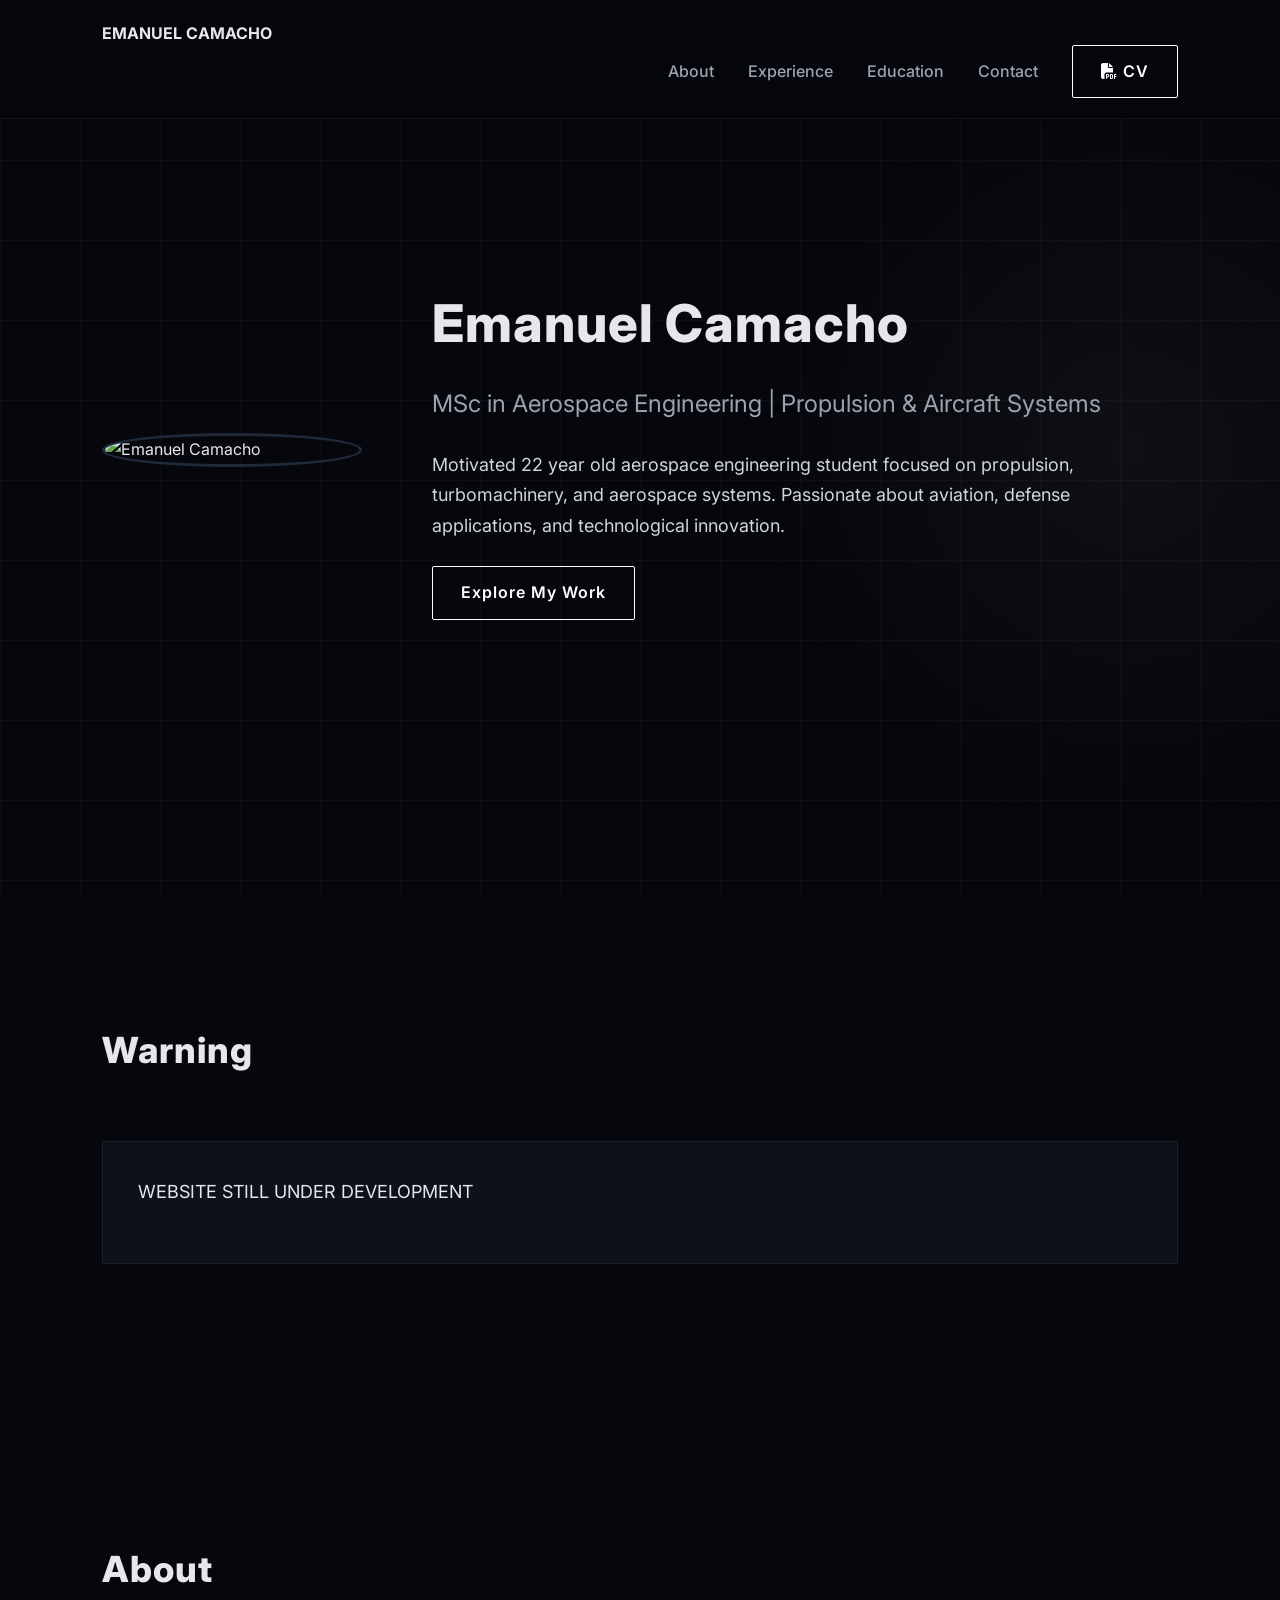
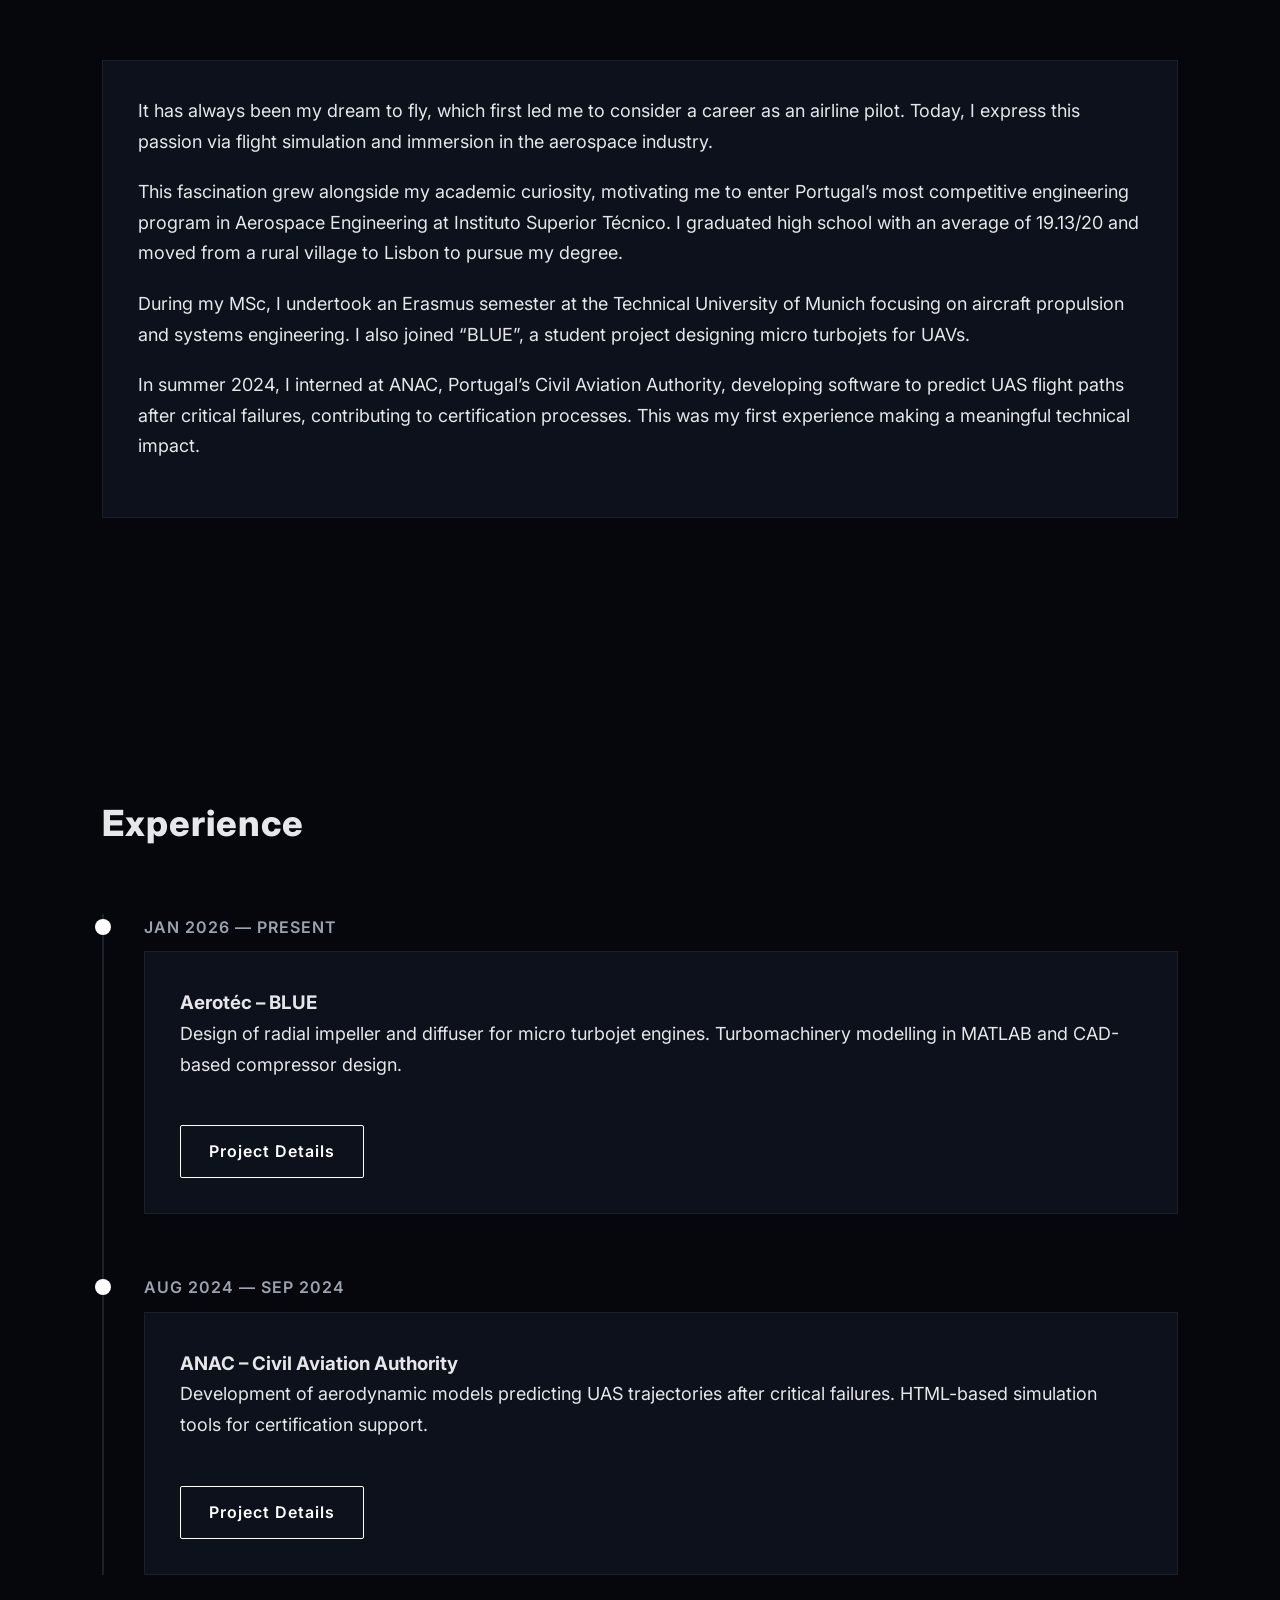
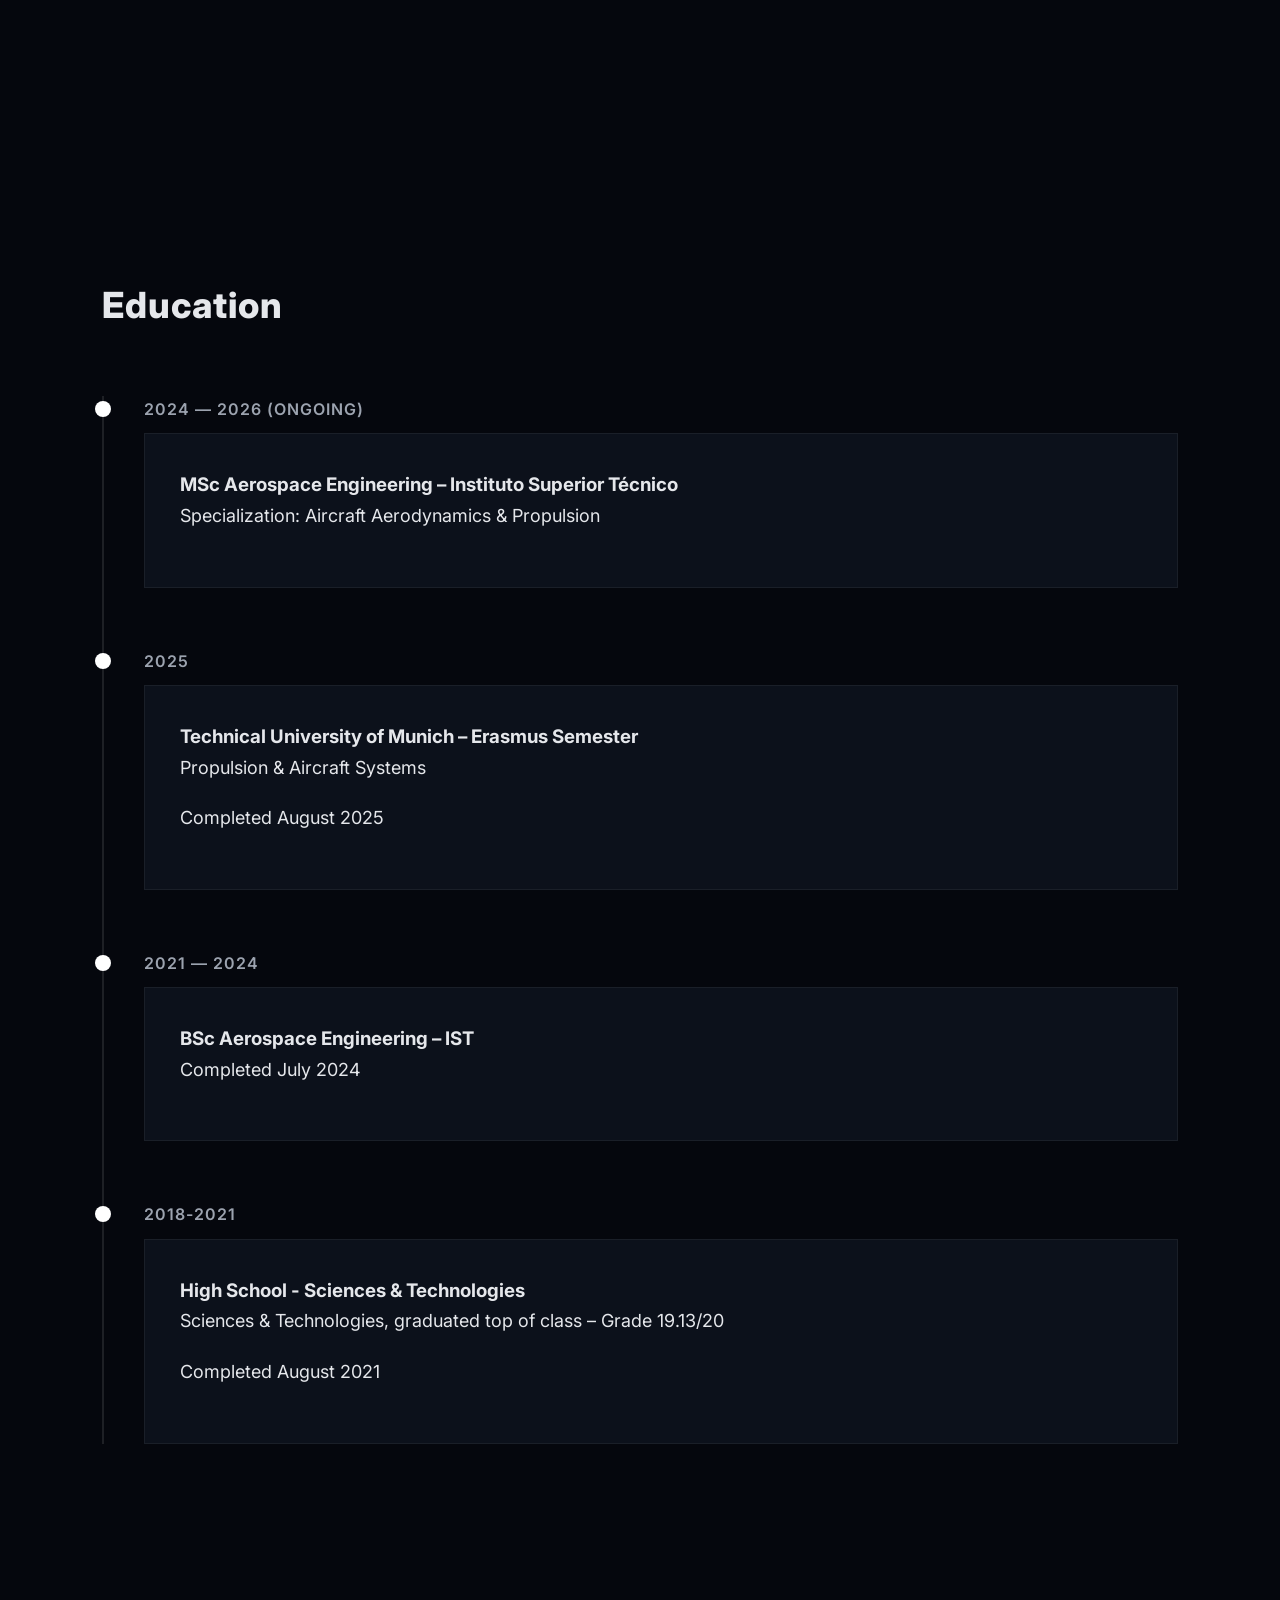
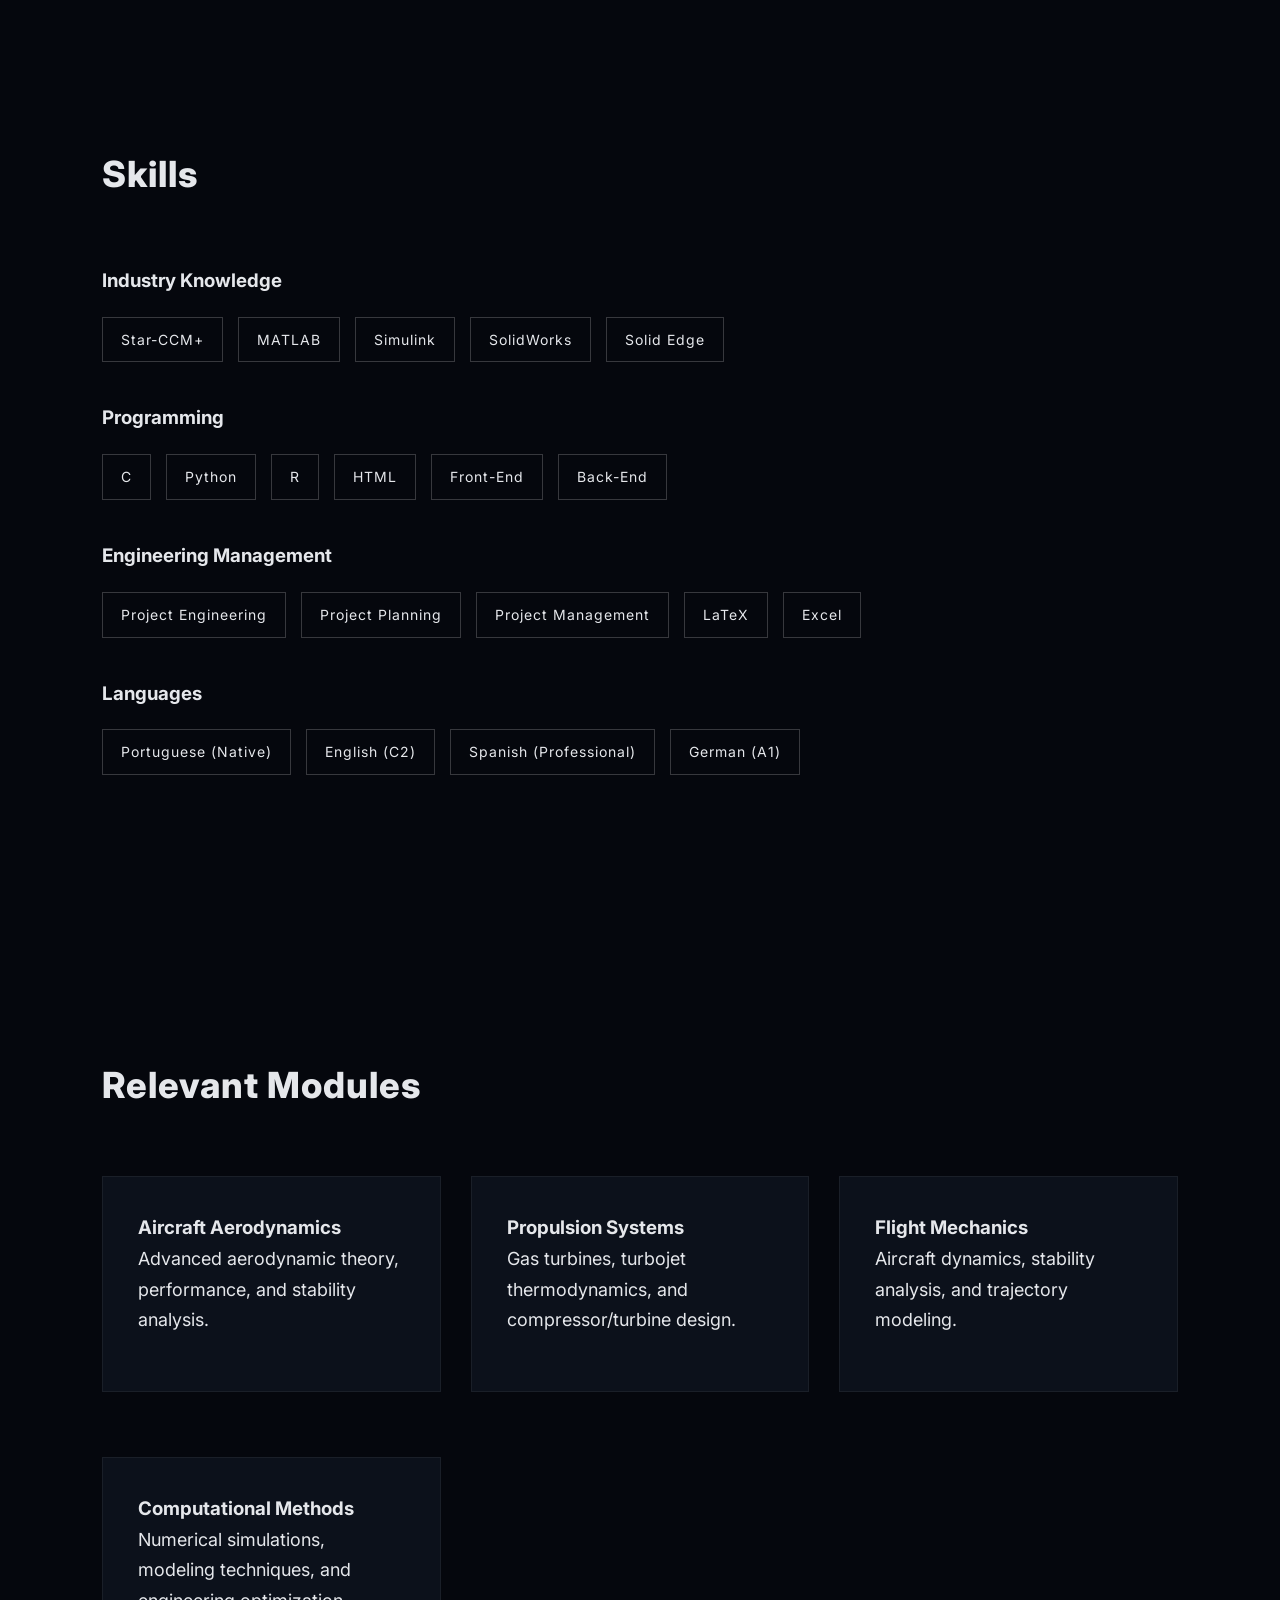
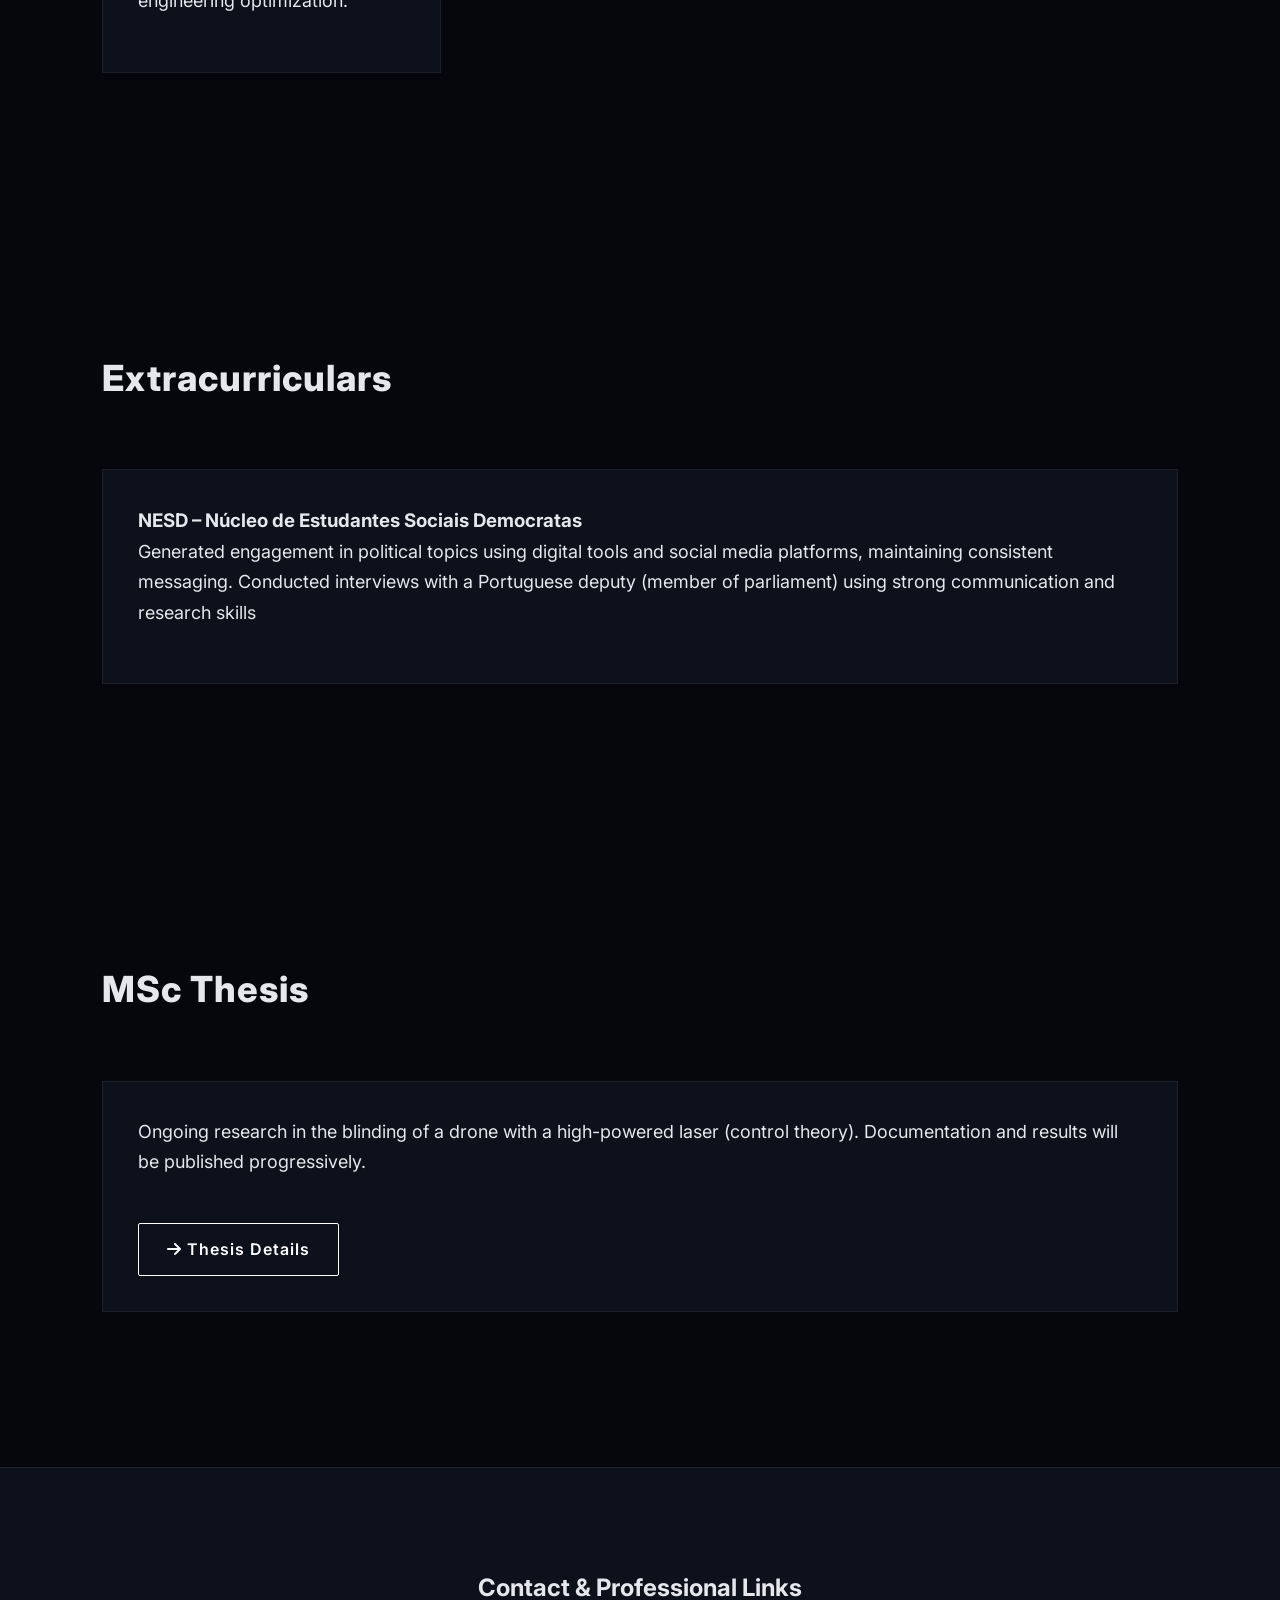
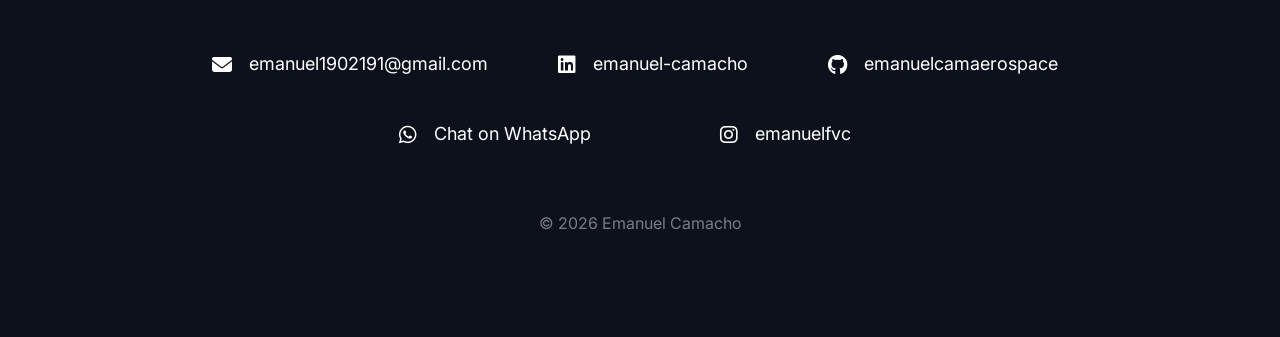
==== commit cf9f854b: "thesis" ====
--- a/index.html
+++ b/index.html
@@ -8,7 +8,7 @@
 <link rel="stylesheet" href="style.css">
 <link rel="stylesheet" href="https://cdnjs.cloudflare.com/ajax/libs/font-awesome/6.4.2/css/all.min.css">
 </head>
-
+<meta name="google" content="notranslate">
 <body>
 
 <nav>
@@ -17,10 +17,6 @@
         <a href="#about">About</a>
         <a href="#experience">Experience</a>
         <a href="#education">Education</a>
-        <a href="#skills">Skills</a>
-        <a href="#modules">Modules</a>
-        <a href="#extracurricular">NESD</a>
-        <a href="#thesis">Thesis</a>
         <a href="#contact">Contact</a>
         <a href="cv.html" class="btn"><i class="fas fa-file-pdf"></i> CV</a>
     </div>
@@ -32,13 +28,22 @@
         <img src="images/profile.png" alt="Emanuel Camacho">
         <div class="hero-text">
             <h1>Emanuel Camacho</h1>
-            <h2>MSc Aerospace Engineering | Propulsion & Aircraft Systems</h2>
+            <h2>MSc in Aerospace Engineering | Propulsion & Aircraft Systems</h2>  
             <p>
-                Motivated Aerospace Engineering student focused on propulsion, turbomachinery, and aerospace systems. 
+                Motivated 22 year old aerospace engineering student focused on propulsion, turbomachinery, and aerospace systems. 
                 Passionate about aviation, defense applications, and technological innovation.
             </p>
             <a href="#experience" class="btn">Explore My Work</a>
         </div>
+    </div>
+</section>
+
+<section id="warning" class="section">
+    <h2>Warning</h2>
+    <div class="card">
+        <p>
+            WEBSITE STILL UNDER DEVELOPMENT
+        </p>
     </div>
 </section>
 
@@ -109,6 +114,7 @@
             <div class="card">
                 <h3>Technical University of Munich – Erasmus Semester</h3>
                 <p>Propulsion & Aircraft Systems</p>
+                <p>Completed August 2025</p>
             </div>
         </div>
         <div class="timeline-item">
@@ -119,10 +125,11 @@
             </div>
         </div>
         <div class="timeline-item">
-            <div class="timeline-date">High School</div>
-            <div class="card">
-                <h3>Sciences & Technologies</h3>
-                <p>Graduated top of class – Grade 19.13/20</p>
+            <div class="timeline-date">2018-2021</div>
+            <div class="card">
+                <h3>High School - Sciences & Technologies</h3>
+                <p>Sciences & Technologies, graduated top of class – Grade 19.13/20</p>
+                <p>Completed August 2021</p>
             </div>
         </div>
     </div>
@@ -133,7 +140,7 @@
     <h2>Skills</h2>
 
     <div class="skill-category">
-        <h3>Engineering & Simulation</h3>
+        <h3>Industry Knowledge</h3>
         <div class="skill-tags">
             <div class="skill-tag">Star-CCM+</div>
             <div class="skill-tag">MATLAB</div>
@@ -190,10 +197,10 @@
 
 <!-- EXTRACURRICULAR NESD -->
 <section id="extracurricular" class="section">
-    <h2>Extracurricular: NESD</h2>
+    <h2>Extracurriculars</h2>
     <div class="card">
         <h3>NESD – Núcleo de Estudantes Sociais Democratas</h3>
-        <p>Generated engagement in political topics using digital tools and social media platforms, maintaining consistent messaging. Conducted interviews with Portuguese deputies using strong communication and research skills.</p>
+        <p>Generated engagement in political topics using digital tools and social media platforms, maintaining consistent messaging. Conducted interviews with a Portuguese deputy (member of parliament) using strong communication and research skills</p>
     </div>
 </section>
 
@@ -201,18 +208,36 @@
 <section id="thesis" class="section">
     <h2>MSc Thesis</h2>
     <div class="card">
-        <p>Ongoing research in advanced propulsion and aircraft systems engineering. Documentation and results will be published progressively.</p>
+        <p>Ongoing research in the blinding of a drone with a high-powered laser (control theory). Documentation and results will be published progressively.</p>
         <a href="thesis.html" class="btn"><i class="fas fa-arrow-right"></i> Thesis Details</a>
     </div>
 </section>
 
+<!-- CONTACT -->
 <!-- CONTACT -->
 <section id="contact" class="contact-section">
     <h2>Contact & Professional Links</h2>
     <div class="contact-grid">
-        <div class="contact-item"><i class="fas fa-envelope"></i> <a href="mailto:emanuel1902191@gmail.com">emanuel1902191@gmail.com</a></div>
-        <div class="contact-item"><i class="fab fa-linkedin"></i> <a href="https://www.linkedin.com/in/emanuel-camacho-05ab8a245" target="_blank">linkedin.com/in/emanuel-camacho</a></div>
-        <div class="contact-item"><i class="fab fa-github"></i> <a href="https://github.com/emanuelcamaerospace/" target="_blank">github.com/emanuelcamaerospace</a></div>
+        <div class="contact-item">
+            <i class="fas fa-envelope"></i>
+            <a href="mailto:emanuel1902191@gmail.com">emanuel1902191@gmail.com</a>
+        </div>
+        <div class="contact-item">
+            <i class="fab fa-linkedin"></i>
+            <a href="https://www.linkedin.com/in/emanuel-camacho-05ab8a245" target="_blank">emanuel-camacho</a>
+        </div>
+        <div class="contact-item">
+            <i class="fab fa-github"></i>
+            <a href="https://github.com/emanuelcamaerospace/" target="_blank">emanuelcamaerospace</a>
+        </div>
+        <div class="contact-item">
+            <i class="fab fa-whatsapp"></i>
+            <a href="https://wa.me/+351960366633" target="_blank">Chat on WhatsApp</a>
+        </div>
+        <div class="contact-item">
+            <i class="fab fa-instagram"></i>
+            <a href="https://www.instagram.com/emanuelfvc" target="_blank">emanuelfvc</a>
+        </div>
     </div>
     <p style="margin-top:60px; opacity:0.5;">© 2026 Emanuel Camacho</p>
 </section>
--- a/style.css
+++ b/style.css
@@ -1,6 +1,13 @@
 /* ================= GLOBAL ================= */
+/* prevent horizontal scroll */
+html, body {
+    overflow-x: hidden !important;
+}
 * { margin:0; padding:0; box-sizing:border-box; }
 html { scroll-behavior: smooth; }
+html {
+    translate: no;
+}
 body {
     font-family: 'Inter', sans-serif;
     background: #05070d;
@@ -123,14 +130,235 @@
 iframe { width:100%; height:80vh; border:none; margin-bottom:20px; }
 
 /* ================= MOBILE ================= */
-@media(max-width:900px){
-    .hero-content { flex-direction:column; text-align:center; }
-    nav { flex-direction:column; gap:15px; align-items:center; padding:20px; }
-    .timeline { padding-left:20px; border-left:2px solid rgba(255,255,255,0.08); }
-    .timeline-item::before { left:-32px; }
-    .skill-tags { justify-content:center; }
-    .contact-grid { flex-direction:column; gap:25px; }
-}
-@media(max-width:900px){
-    .contact-item i { font-size: 22px; margin-right: 10px; }
+/* ================= MOBILE FIXES ================= */
+@media (max-width: 900px) {
+    /* NAV */
+    nav {
+        flex-direction: column;
+        align-items: flex-start;
+        padding: 15px 5%;
+        height: auto;
+        overflow: hidden;
+    }
+
+    nav div:nth-child(2) {
+        display: flex;
+        flex-wrap: wrap;
+        gap: 10px;
+    }
+
+    nav a {
+        margin-left: 0;
+        margin-bottom: 10px;
+        font-size: 16px;
+    }
+
+    nav a.btn {
+        flex: 1 1 100%;
+        text-align: center;
+    }
+
+    /* HERO */
+    .hero {
+        flex-direction: column;
+        text-align: center;
+        padding-top: 160px; /* enough space for fixed nav */
+    }
+
+    .hero img {
+        width: 180px; /* scale for mobile */
+        margin-top: 0;
+        margin-bottom: 20px;
+    }
+
+    .hero-text h1 { font-size: 28px; }
+    .hero-text h2 { font-size: 18px; }
+    .hero-text p { font-size: 16px; max-width: 90%; margin: 0 auto; }
+
+    /* TIMELINE */
+    .timeline { padding-left: 20px; border-left: 2px solid rgba(255,255,255,0.08); }
+    .timeline-item::before { left: -32px; }
+
+    /* SKILLS */
+    .skill-tags { justify-content: center; }
+
+    /* CONTACT */
+    .contact-grid {
+        flex-direction: column;
+        gap: 25px;
+        align-items: center;
+    }
+
+    .contact-item {
+        font-size: 18px;
+        min-width: 200px;
+        text-align: center;
+    }
+
+    .contact-item i {
+        font-size: 22px;
+        margin-right: 10px;
+        vertical-align: middle;
+    }
+
+    /* MODULES / CARDS */
+    .course-grid { grid-template-columns: 1fr; gap: 20px; }
+
+    /* CARD text scaling */
+    .card h3 { font-size: 20px; }
+    .card p { font-size: 16px; }
+}
+
+/* Extra small phones */
+@media (max-width: 500px) {
+    .hero img { width: 150px; }
+    .hero-text h1 { font-size: 24px; }
+    .hero-text h2 { font-size: 16px; }
+    .hero-text p { font-size: 14px; }
+    nav a { font-size: 14px; }
+}
+
+/* ================= MOBILE HERO FIX ================= */
+@media (max-width: 900px) {
+
+    /* Prevent horizontal scroll */
+    html, body {
+        overflow-x: hidden;
+    }
+
+    /* NAV */
+    nav {
+        flex-direction: column;
+        align-items: center;
+        padding: 15px 5%;
+        width: 100%;
+        box-sizing: border-box;
+    }
+    nav div:nth-child(2) {
+        display: flex;
+        flex-wrap: wrap;
+        justify-content: center;
+        gap: 10px;
+        width: 100%;
+    }
+    nav a {
+        margin-left: 0;
+        margin-bottom: 10px;
+        text-align: center;
+    }
+    nav a.btn { flex: 1 1 100%; }
+
+    /* HERO */
+    .hero {
+        flex-direction: column !important;
+        text-align: center;
+        padding-top: 180px; /* space for fixed nav */
+        overflow: hidden;
+    }
+
+    .hero-content {
+        flex-direction: column !important;
+        align-items: center;
+        gap: 20px !important;
+        width: 100%;
+        padding: 0 5%;
+    }
+
+    .hero img {
+        width: 160px !important;
+        max-width: 50%;
+        margin: 0 auto;
+    }
+
+    .hero-text {
+        width: 100%;
+    }
+
+    .hero-text h1 { font-size: 28px; }
+    .hero-text h2 { font-size: 18px; margin: 10px 0; }
+    .hero-text p { font-size: 16px; max-width: 100%; margin: 0 auto 20px auto; }
+
+    .hero-text .btn {
+        display: inline-block;
+        margin: 10px auto 0 auto;
+    }
+
+    /* TIMELINE */
+    .timeline { padding-left: 20px; border-left: 2px solid rgba(255,255,255,0.08); }
+    .timeline-item::before { left: -32px; }
+
+    /* SKILLS */
+    .skill-tags { justify-content: center; }
+
+    /* CONTACT */
+    .contact-grid {
+        flex-direction: column;
+        gap: 25px;
+        align-items: center;
+    }
+    .contact-item { text-align: center; }
+
+    /* MODULES / CARDS */
+    .course-grid { grid-template-columns: 1fr; gap: 20px; }
+
+    /* CARD text scaling */
+    .card h3 { font-size: 20px; }
+    .card p { font-size: 16px; }
+}
+
+/* Extra small phones */
+@media (max-width: 500px) {
+    .hero img { width: 140px; }
+    .hero-text h1 { font-size: 24px; }
+    .hero-text h2 { font-size: 16px; }
+    .hero-text p { font-size: 14px; }
+    nav a { font-size: 14px; }
+}
+
+/* HERO MOBILE FIX */
+@media (max-width: 900px) {
+    .hero {
+        flex-direction: column !important;
+        align-items: center;
+        text-align: center;
+        padding-top: 120px; /* space for fixed nav */
+        overflow: hidden;
+    }
+
+    .hero-content {
+        flex-direction: column !important;
+        gap: 20px !important;
+        width: 100%;
+        padding: 0 5%;
+    }
+
+    .hero img {
+        width: 160px !important;
+        max-width: 50%;
+        margin: 0 auto;
+        z-index: 1;
+    }
+
+    .hero-text {
+        width: 100%;
+        z-index: 2;
+    }
+
+    .hero-text h1 { font-size: 28px; }
+    .hero-text h2 { font-size: 18px; margin: 10px 0; }
+    .hero-text p { font-size: 16px; margin: 0 auto 20px auto; }
+
+    .hero-text .btn {
+        display: inline-block;
+        margin: 0 auto;
+        z-index: 2;
+    }
+
+    /* glow behind image */
+    .hero::after {
+        width: 500px !important;
+        height: 500px !important;
+        top: 50% !important;
+        right: -100px !important;
+    }
 }
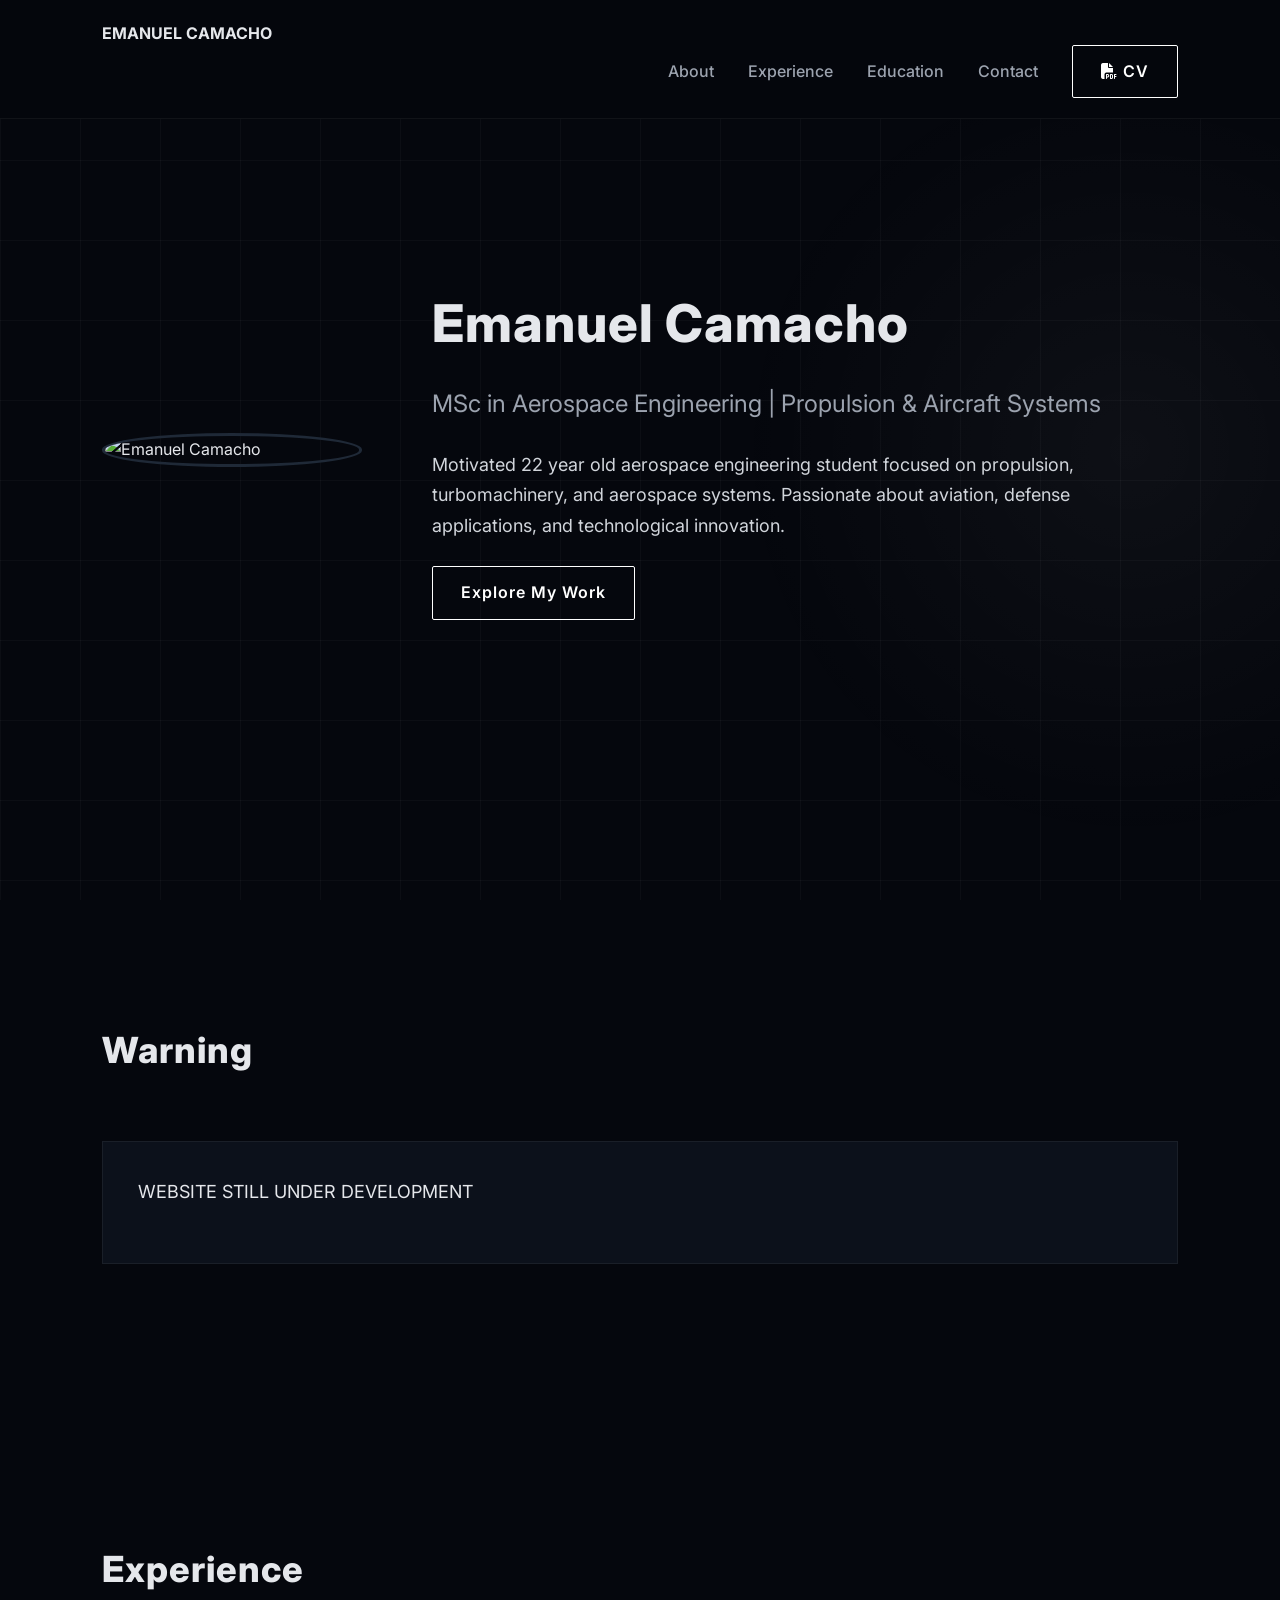
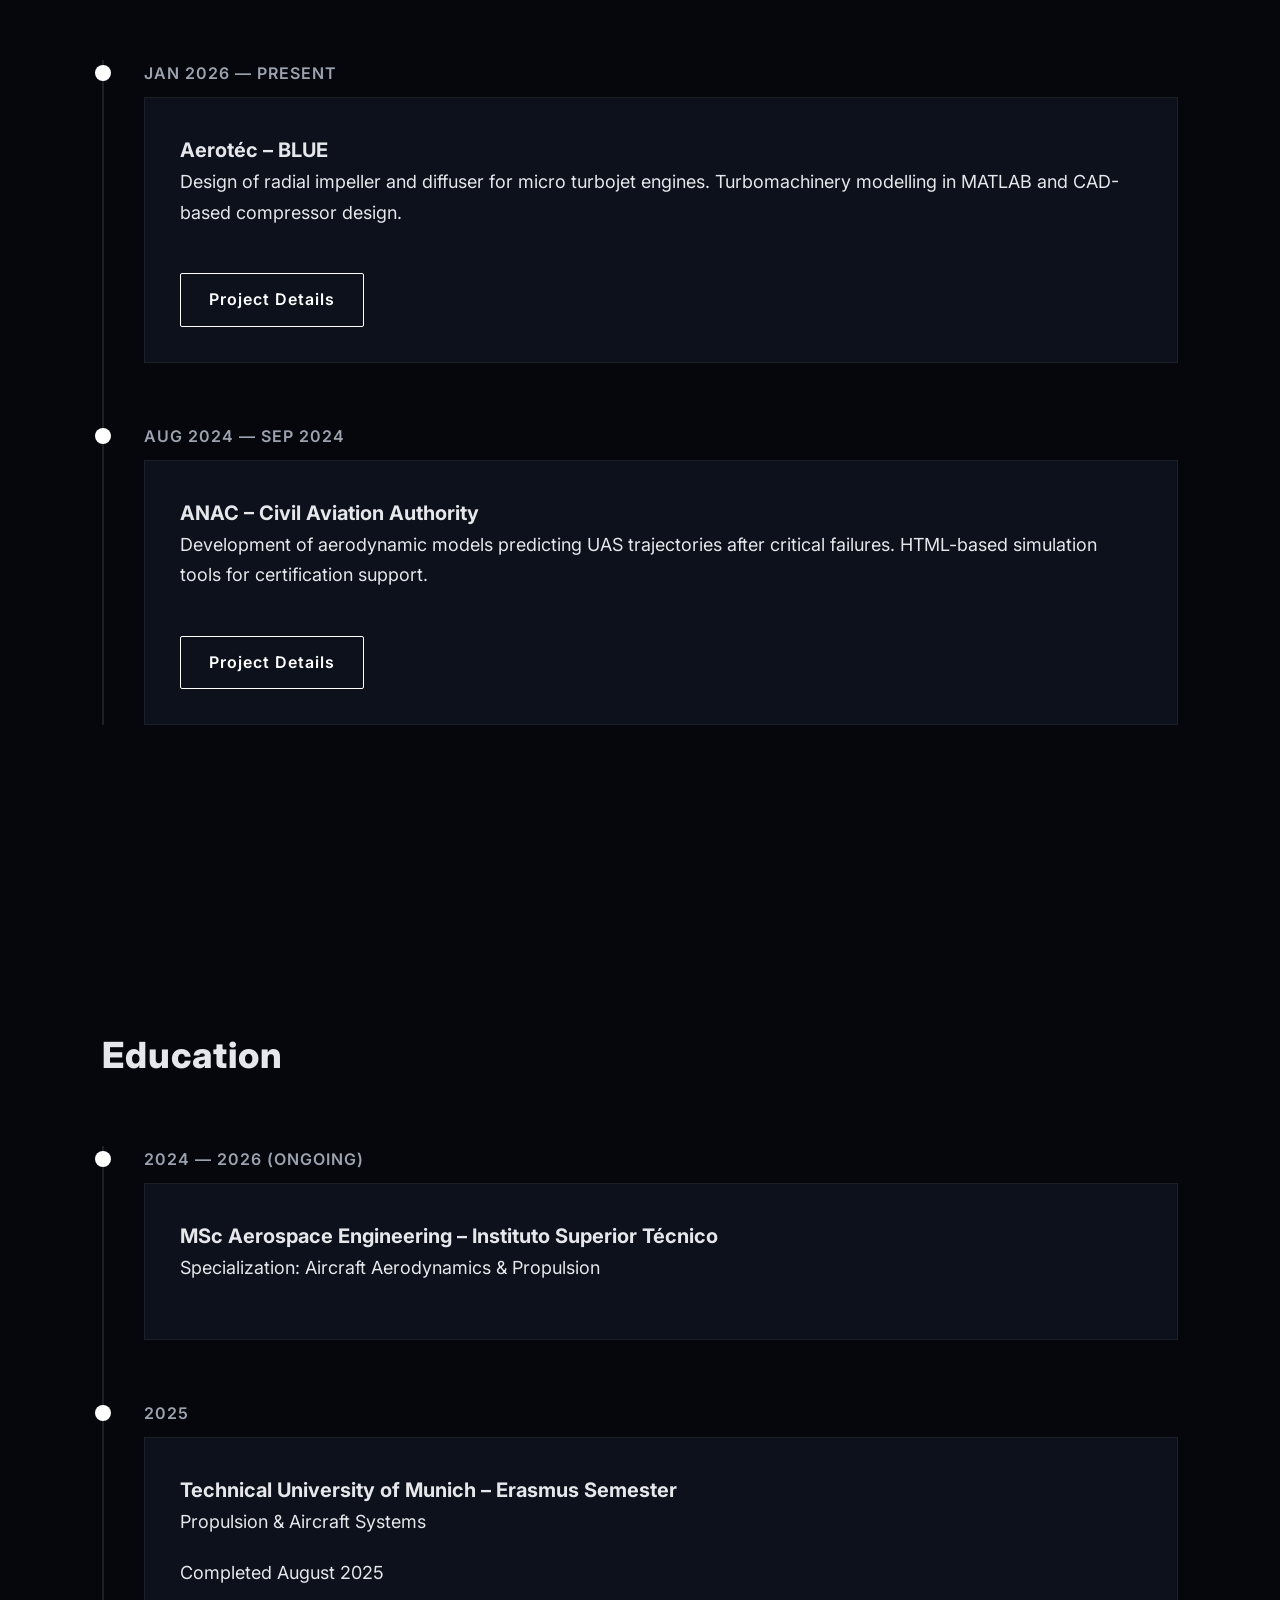
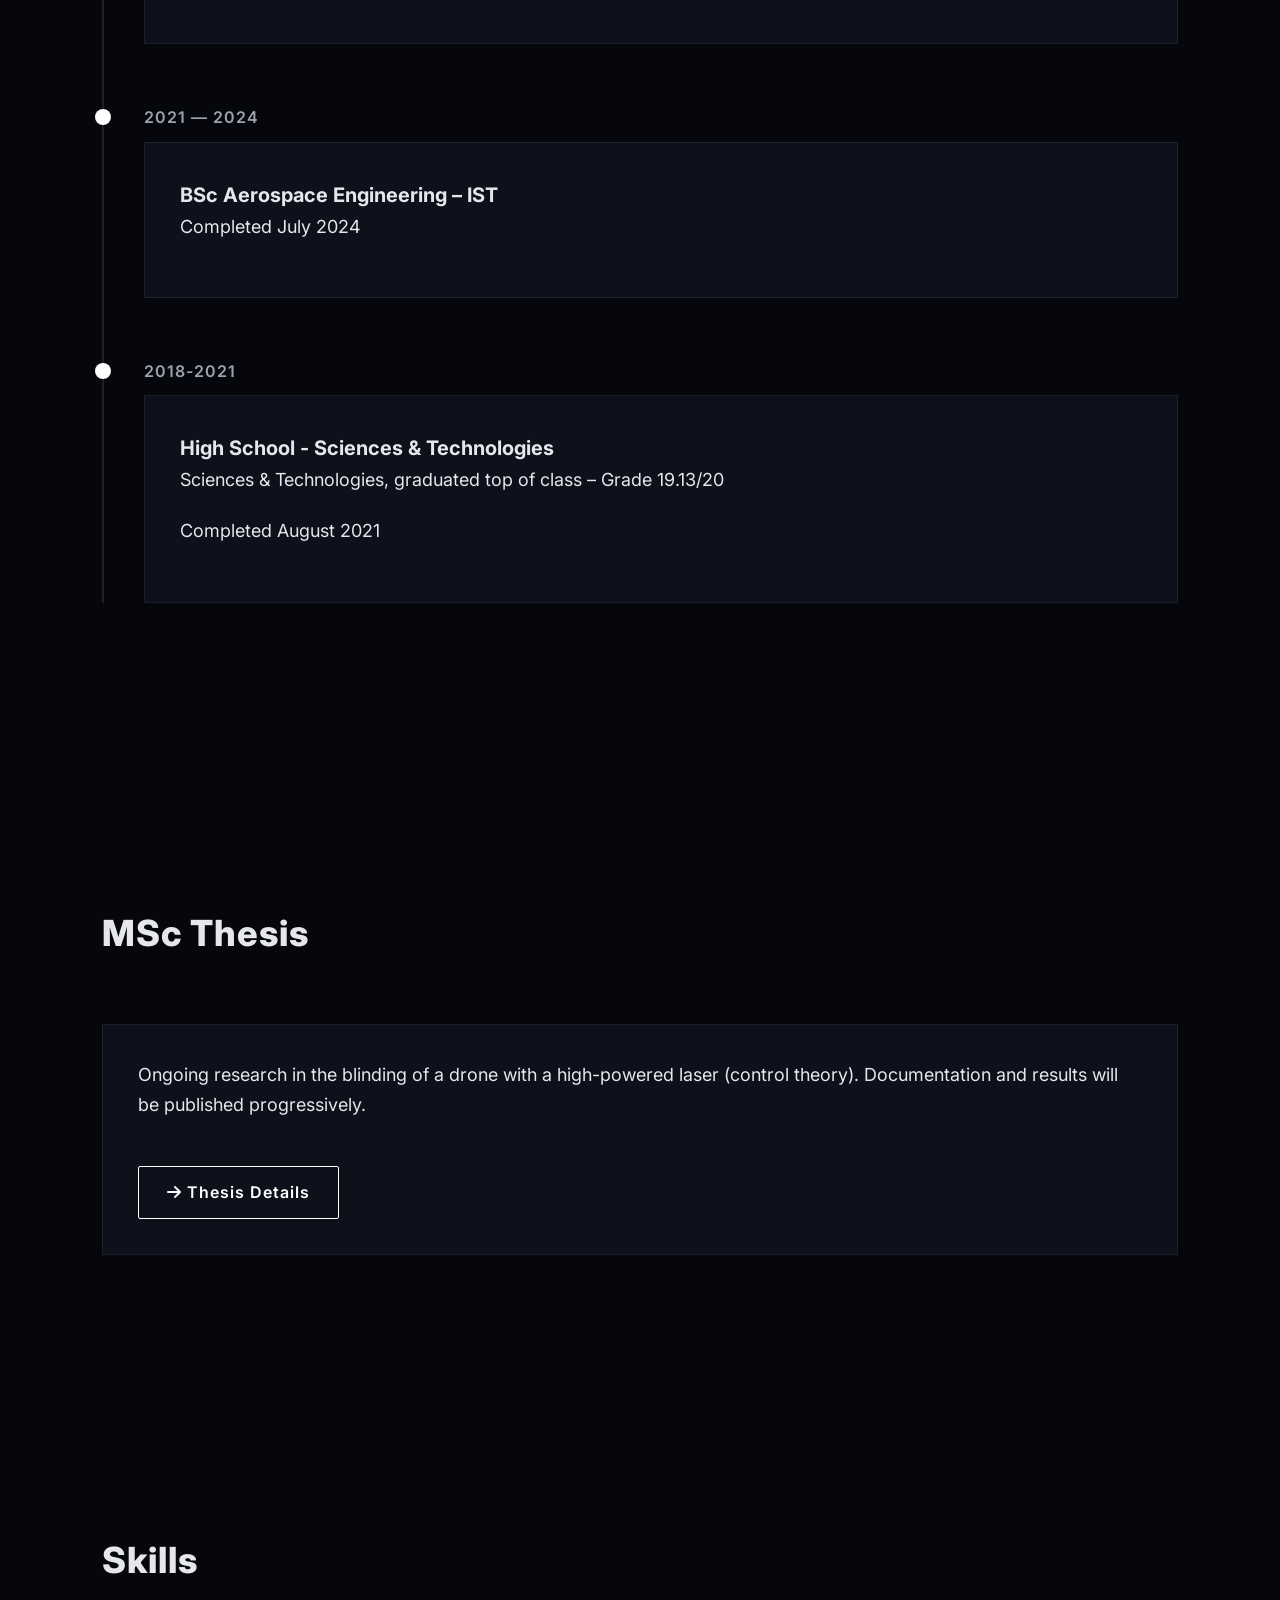
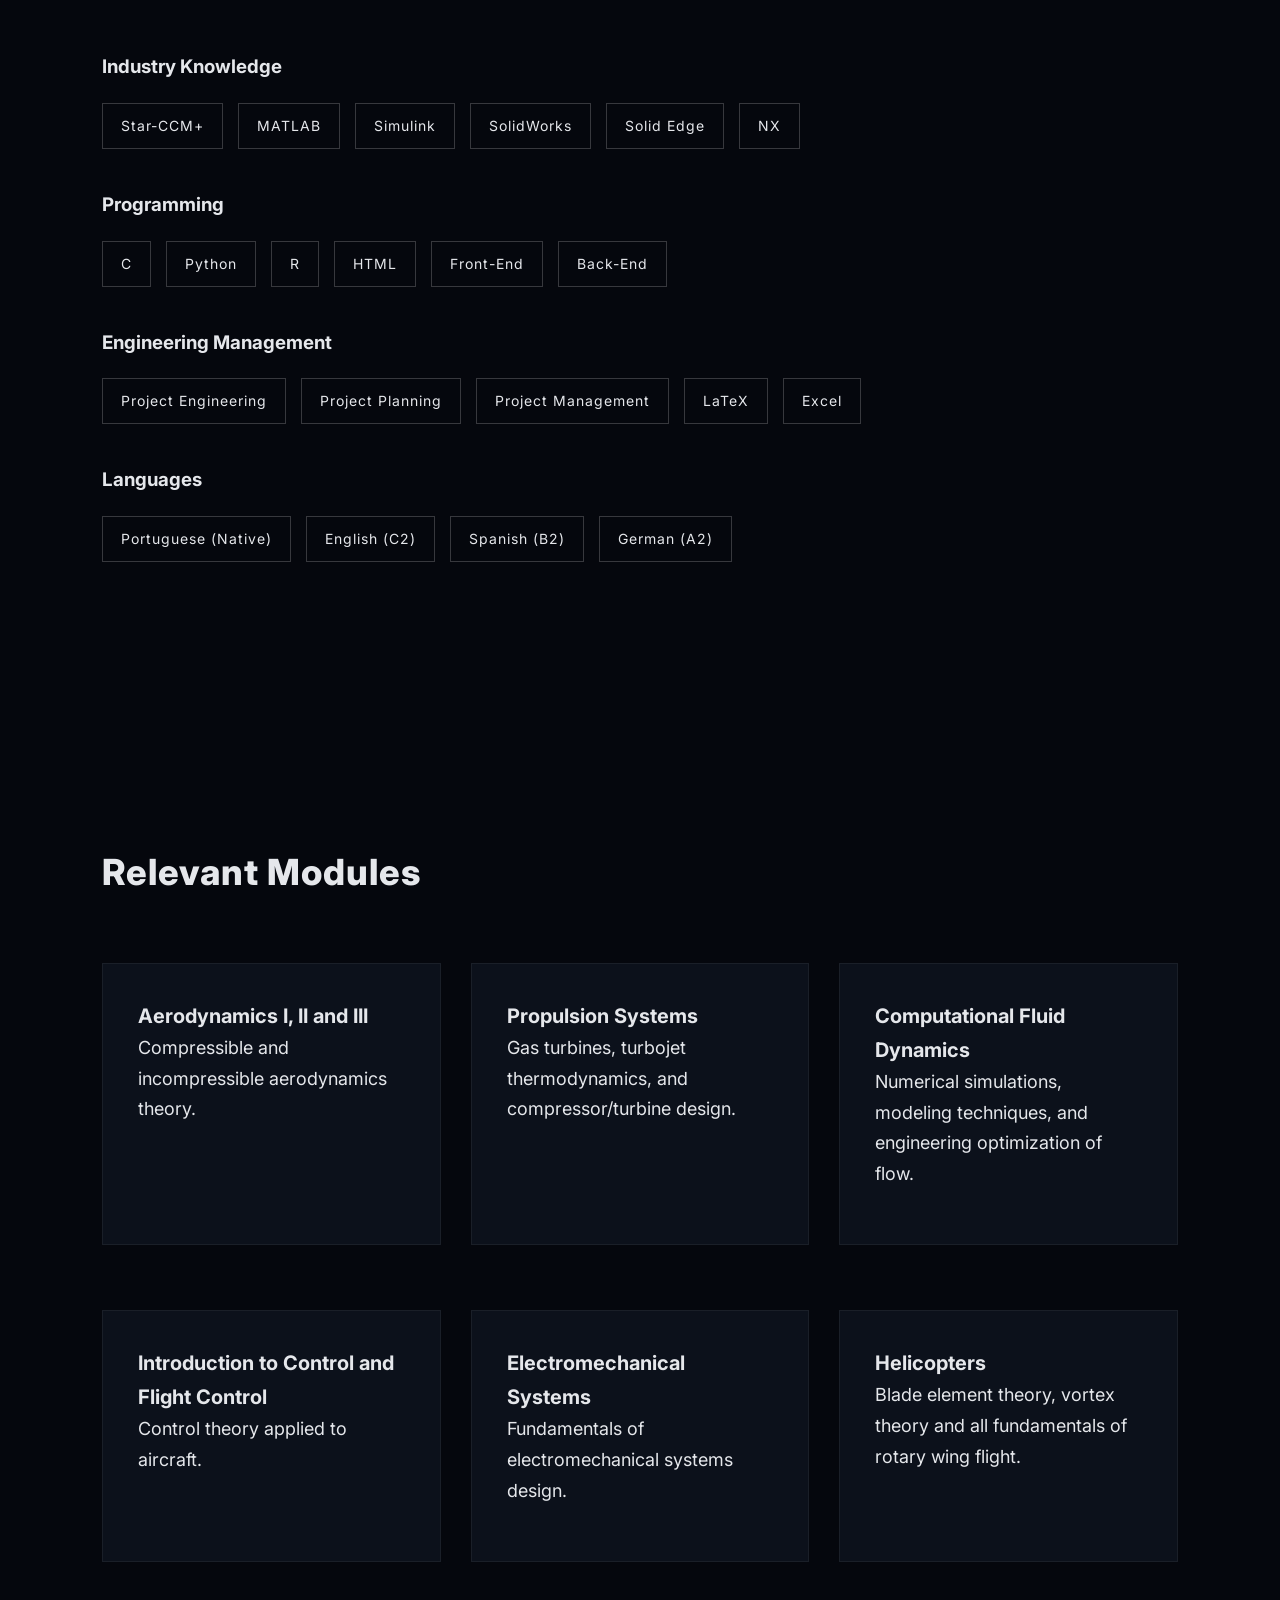
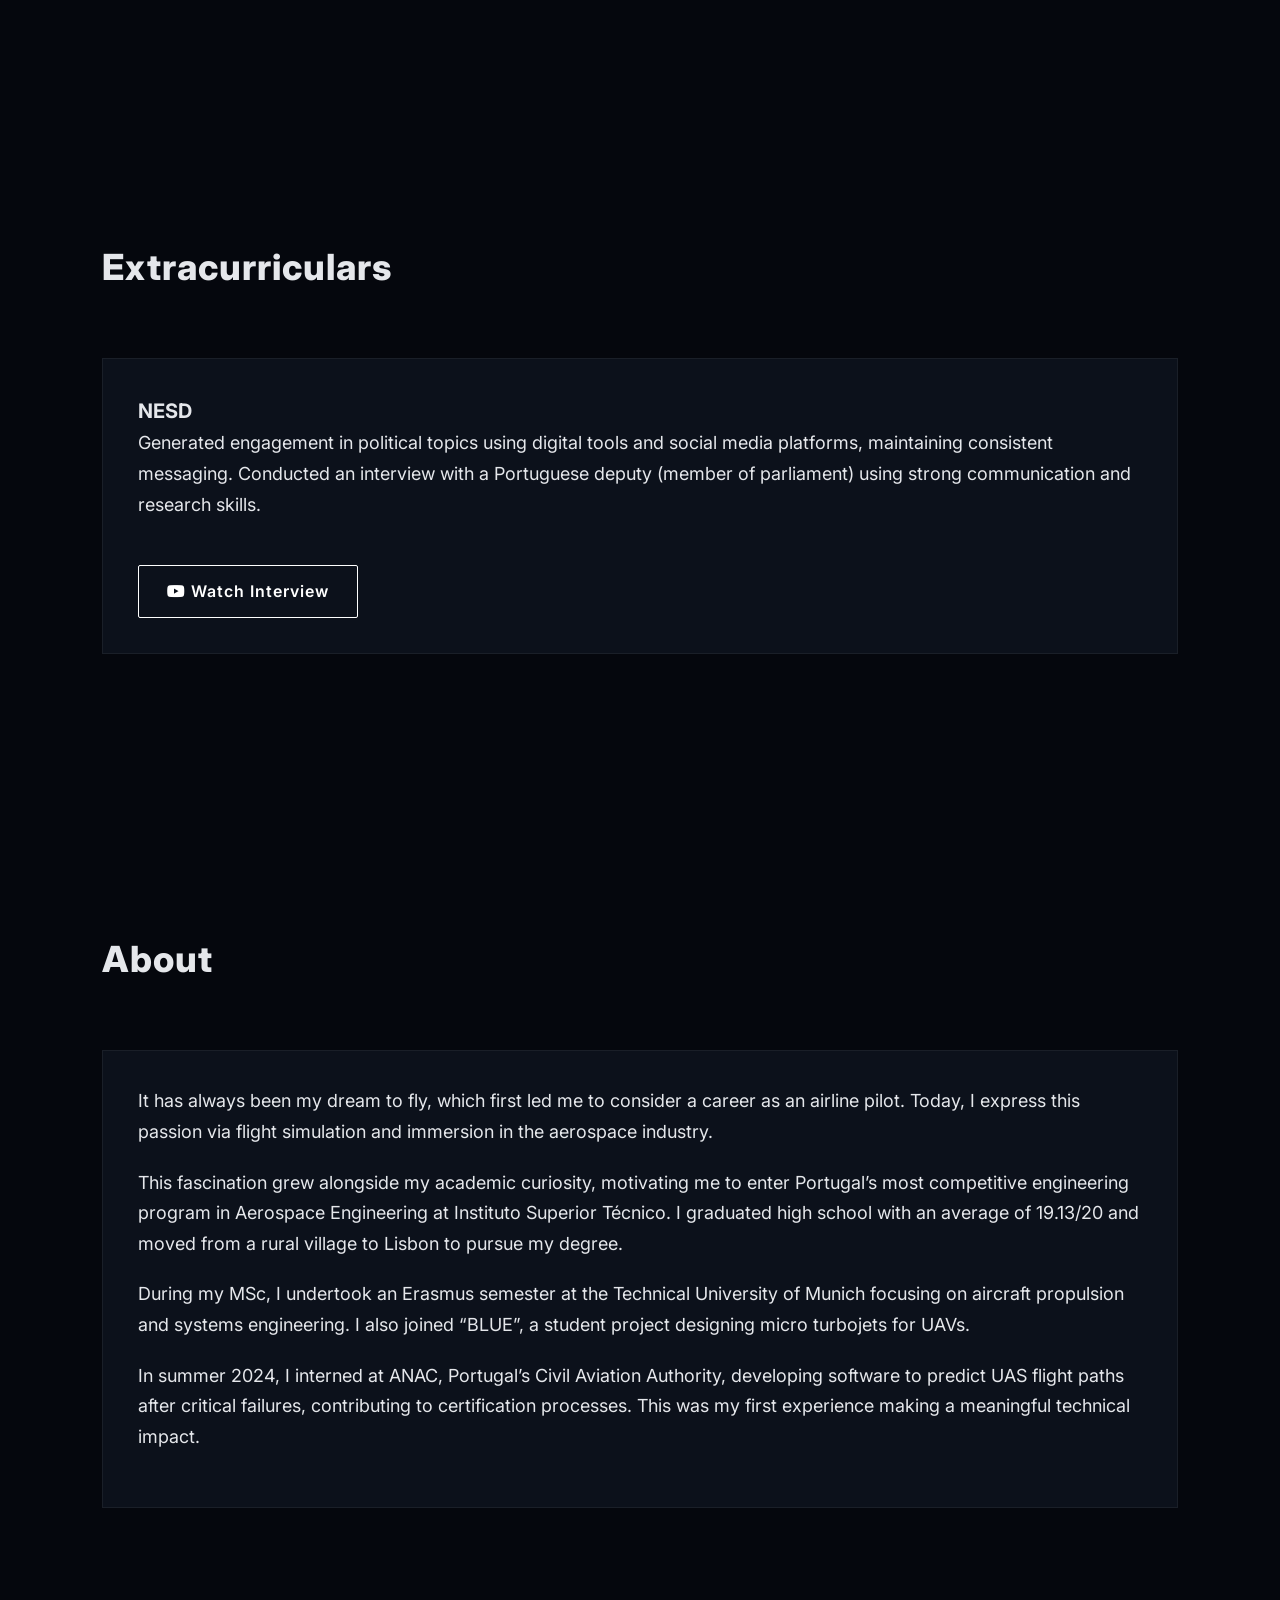
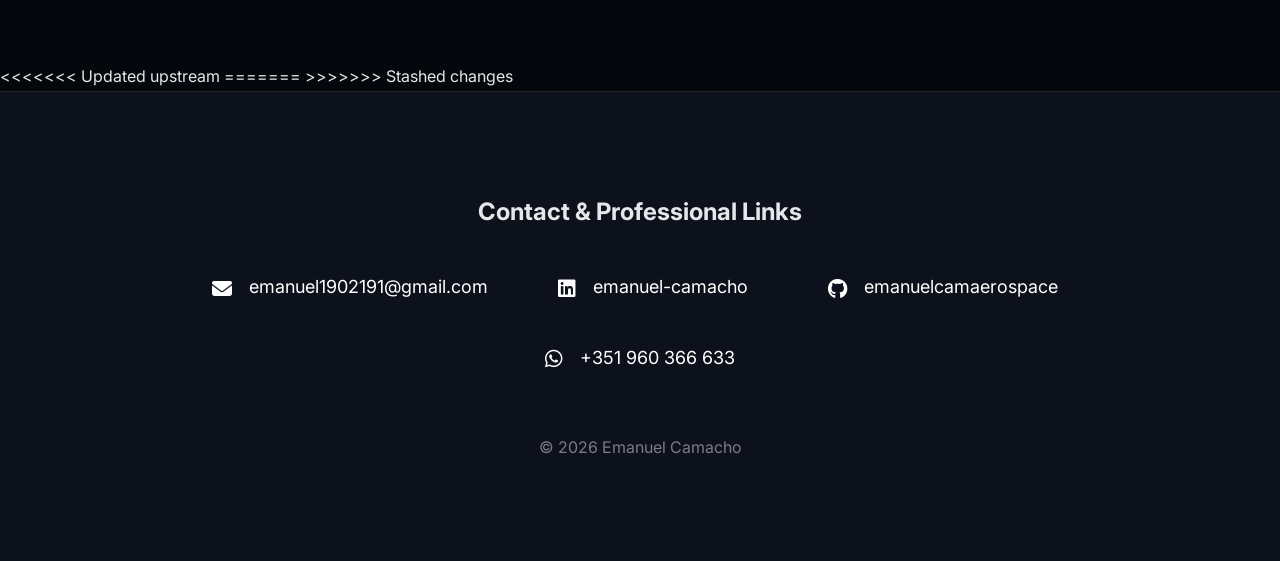
==== commit c4888bed: "asd" ====
--- a/index.html
+++ b/index.html
@@ -47,32 +47,7 @@
     </div>
 </section>
 
-<!-- ABOUT -->
-<section id="about" class="section">
-    <h2>About</h2>
-    <div class="card">
-        <p>
-            It has always been my dream to fly, which first led me to consider a career as an airline pilot. 
-            Today, I express this passion via flight simulation and immersion in the aerospace industry.
-        </p>
-        <p>
-            This fascination grew alongside my academic curiosity, motivating me to enter Portugal’s most 
-            competitive engineering program in Aerospace Engineering at Instituto Superior Técnico. 
-            I graduated high school with an average of 19.13/20 and moved from a rural village to Lisbon 
-            to pursue my degree.
-        </p>
-        <p>
-            During my MSc, I undertook an Erasmus semester at the Technical University of Munich focusing 
-            on aircraft propulsion and systems engineering. I also joined “BLUE”, a student project designing 
-            micro turbojets for UAVs.
-        </p>
-        <p>
-            In summer 2024, I interned at ANAC, Portugal’s Civil Aviation Authority, developing software 
-            to predict UAS flight paths after critical failures, contributing to certification processes. 
-            This was my first experience making a meaningful technical impact.
-        </p>
-    </div>
-</section>
+
 
 <!-- EXPERIENCE -->
 <section id="experience" class="section">
@@ -132,6 +107,15 @@
                 <p>Completed August 2021</p>
             </div>
         </div>
+    </div>
+</section>
+
+<!-- MSc THESIS -->
+<section id="thesis" class="section">
+    <h2>MSc Thesis</h2>
+    <div class="card">
+        <p>Ongoing research in the blinding of a drone with a high-powered laser (control theory). Documentation and results will be published progressively.</p>
+        <a href="thesis.html" class="btn"><i class="fas fa-arrow-right"></i> Thesis Details</a>
     </div>
 </section>
 
@@ -147,6 +131,7 @@
             <div class="skill-tag">Simulink</div>
             <div class="skill-tag">SolidWorks</div>
             <div class="skill-tag">Solid Edge</div>
+            <div class="skill-tag">NX</div>
         </div>
     </div>
 
@@ -178,8 +163,8 @@
         <div class="skill-tags">
             <div class="skill-tag">Portuguese (Native)</div>
             <div class="skill-tag">English (C2)</div>
-            <div class="skill-tag">Spanish (Professional)</div>
-            <div class="skill-tag">German (A1)</div>
+            <div class="skill-tag">Spanish (B2)</div>
+            <div class="skill-tag">German (A2)</div>
         </div>
     </div>
 </section>
@@ -188,32 +173,61 @@
 <section id="modules" class="section">
     <h2>Relevant Modules</h2>
     <div class="course-grid">
-        <div class="card"><h3>Aircraft Aerodynamics</h3><p>Advanced aerodynamic theory, performance, and stability analysis.</p></div>
+        <div class="card"><h3>Aerodynamics I, II and III</h3><p>Compressible and incompressible aerodynamics theory.</p></div>
         <div class="card"><h3>Propulsion Systems</h3><p>Gas turbines, turbojet thermodynamics, and compressor/turbine design.</p></div>
-        <div class="card"><h3>Flight Mechanics</h3><p>Aircraft dynamics, stability analysis, and trajectory modeling.</p></div>
-        <div class="card"><h3>Computational Methods</h3><p>Numerical simulations, modeling techniques, and engineering optimization.</p></div>
-    </div>
+        <div class="card"><h3>Computational Fluid Dynamics</h3><p>Numerical simulations, modeling techniques, and engineering optimization of flow.</p></div>
+        <div class="card"><h3>Introduction to Control and Flight Control</h3><p>Control theory applied to aircraft.</p></div>
+        <div class="card"><h3>Electromechanical Systems</h3><p>Fundamentals of electromechanical systems design.</p></div>
+        <div class="card"><h3>Helicopters</h3><p>Blade element theory, vortex theory and all fundamentals of rotary wing flight.</p></div>
 </section>
 
 <!-- EXTRACURRICULAR NESD -->
 <section id="extracurricular" class="section">
     <h2>Extracurriculars</h2>
     <div class="card">
-        <h3>NESD – Núcleo de Estudantes Sociais Democratas</h3>
-        <p>Generated engagement in political topics using digital tools and social media platforms, maintaining consistent messaging. Conducted interviews with a Portuguese deputy (member of parliament) using strong communication and research skills</p>
-    </div>
-</section>
-
-<!-- MSc THESIS -->
-<section id="thesis" class="section">
-    <h2>MSc Thesis</h2>
-    <div class="card">
-        <p>Ongoing research in the blinding of a drone with a high-powered laser (control theory). Documentation and results will be published progressively.</p>
-        <a href="thesis.html" class="btn"><i class="fas fa-arrow-right"></i> Thesis Details</a>
-    </div>
-</section>
-
-<!-- CONTACT -->
+    <h3>NESD</h3>
+    <p>
+        Generated engagement in political topics using digital tools and social media platforms, maintaining consistent messaging.
+        Conducted an interview with a Portuguese deputy (member of parliament) using strong communication and research skills.
+    </p>
+
+    <a href="https://www.youtube.com/watch?v=YOUR_VIDEO_ID" target="_blank" class="btn youtube-btn">
+        <i class="fab fa-youtube"></i> Watch Interview
+    </a>
+</div>
+</section>
+
+<!-- ABOUT -->
+<section id="about" class="section">
+    <h2>About</h2>
+    <div class="card">
+        <p>
+            It has always been my dream to fly, which first led me to consider a career as an airline pilot. 
+            Today, I express this passion via flight simulation and immersion in the aerospace industry.
+        </p>
+        <p>
+            This fascination grew alongside my academic curiosity, motivating me to enter Portugal’s most 
+            competitive engineering program in Aerospace Engineering at Instituto Superior Técnico. 
+            I graduated high school with an average of 19.13/20 and moved from a rural village to Lisbon 
+            to pursue my degree.
+        </p>
+        <p>
+            During my MSc, I undertook an Erasmus semester at the Technical University of Munich focusing 
+            on aircraft propulsion and systems engineering. I also joined “BLUE”, a student project designing 
+            micro turbojets for UAVs.
+        </p>
+        <p>
+            In summer 2024, I interned at ANAC, Portugal’s Civil Aviation Authority, developing software 
+            to predict UAS flight paths after critical failures, contributing to certification processes. 
+            This was my first experience making a meaningful technical impact.
+        </p>
+    </div>
+</section>
+
+<<<<<<< Updated upstream
+
+=======
+>>>>>>> Stashed changes
 <!-- CONTACT -->
 <section id="contact" class="contact-section">
     <h2>Contact & Professional Links</h2>
@@ -232,11 +246,7 @@
         </div>
         <div class="contact-item">
             <i class="fab fa-whatsapp"></i>
-            <a href="https://wa.me/+351960366633" target="_blank">Chat on WhatsApp</a>
-        </div>
-        <div class="contact-item">
-            <i class="fab fa-instagram"></i>
-            <a href="https://www.instagram.com/emanuelfvc" target="_blank">emanuelfvc</a>
+            <a href="https://wa.me/+351960366633" target="_blank">+351 960 366 633</a>
         </div>
     </div>
     <p style="margin-top:60px; opacity:0.5;">© 2026 Emanuel Camacho</p>
@@ -255,4 +265,4 @@
 </script>
 
 </body>
-</html>+</html>
--- a/style.css
+++ b/style.css
@@ -1,364 +1,291 @@
 /* ================= GLOBAL ================= */
-/* prevent horizontal scroll */
+/* Reset & base styles */
+* {
+  margin: 0;
+  padding: 0;
+  box-sizing: border-box;
+}
+
+html {
+  scroll-behavior: smooth;
+  translate: no;
+}
+
 html, body {
-    overflow-x: hidden !important;
-}
-* { margin:0; padding:0; box-sizing:border-box; }
-html { scroll-behavior: smooth; }
-html {
-    translate: no;
-}
+  overflow-x: hidden !important;
+}
+
 body {
-    font-family: 'Inter', sans-serif;
-    background: #05070d;
-    color: #e5e7eb;
-    line-height:1.7;
-    overflow-x:hidden;
-    position: relative;
-}
-
-/* Blueprint grid */
+  font-family: 'Inter', sans-serif;
+  background: #05070d;
+  color: #e5e7eb;
+  line-height: 1.7;
+  position: relative;
+}
+
+/* Blueprint grid overlay */
 body::before {
-    content: "";
-    position: fixed;
-    inset:0;
-    background-image:
-        linear-gradient(rgba(255,255,255,0.03) 1px, transparent 1px),
-        linear-gradient(90deg, rgba(255,255,255,0.03) 1px, transparent 1px);
-    background-size: 80px 80px;
-    pointer-events:none;
-    z-index:0;
-}
-
-/* ================= NAV ================= */
+  content: "";
+  position: fixed;
+  inset: 0;
+  background-image:
+    linear-gradient(rgba(255,255,255,0.03) 1px, transparent 1px),
+    linear-gradient(90deg, rgba(255,255,255,0.03) 1px, transparent 1px);
+  background-size: 80px 80px;
+  pointer-events: none;
+  z-index: 0;
+}
+
+/* ================= NAVIGATION ================= */
 nav {
-    position:fixed;
-    width:100%;
-    background: rgba(5,7,13,0.95);
-    backdrop-filter: blur(12px);
-    display:flex;
-    justify-content:space-between;
-    padding: 20px 8%;
-    z-index:1000;
-    border-bottom: 1px solid rgba(255,255,255,0.05);
-}
+  position: fixed;
+  width: 100%;
+  background: rgba(5,7,13,0.95);
+  backdrop-filter: blur(12px);
+  display: flex;
+  justify-content: space-between;
+  padding: 20px 8%;
+  z-index: 1000;
+  border-bottom: 1px solid rgba(255,255,255,0.05);
+}
+
 nav a {
-    color:#9ca3af;
-    text-decoration:none;
-    margin-left:30px;
-    font-weight:500;
-    transition:0.3s;
-}
-nav a:hover { color:#ffffff; }
+  color: #9ca3af;
+  text-decoration: none;
+  margin-left: 30px;
+  font-weight: 500;
+  transition: 0.3s;
+}
+
+nav a:hover { color: #ffffff; }
+
+nav a.btn { text-align: center; }
 
 /* ================= HERO ================= */
-.hero { height:100vh; display:flex; align-items:center; padding:0 8%; position:relative; }
-.hero-content { display:flex; align-items:center; gap:70px; z-index:1; }
-.hero img { width:260px; border-radius:50%; border:3px solid #1f2937; }
-.hero-text h1 { font-size:52px; font-weight:800; letter-spacing:1px; }
-.hero-text h2 { color:#9ca3af; font-weight:400; margin:15px 0 25px 0; }
-.hero-text p { font-size:18px; max-width:650px; color:#d1d5db; }
+.hero {
+  height: 100vh;
+  display: flex;
+  align-items: center;
+  padding: 0 8%;
+  position: relative;
+}
+
+.hero-content {
+  display: flex;
+  align-items: center;
+  gap: 70px;
+  z-index: 1;
+}
+
+.hero img {
+  width: 260px;
+  border-radius: 50%;
+  border: 3px solid #1f2937;
+}
+
+.hero-text h1 { font-size: 52px; font-weight: 800; letter-spacing: 1px; }
+.hero-text h2 { color: #9ca3af; font-weight: 400; margin: 15px 0 25px; }
+.hero-text p { font-size: 18px; max-width: 650px; color: #d1d5db; }
+
 .hero::after {
-    content:"";
-    position:absolute;
-    width:800px; height:800px;
-    background: radial-gradient(circle, rgba(255,255,255,0.04), transparent 70%);
-    top:50%; right:-250px; transform: translateY(-50%); z-index:0;
-}
-
-/* ================= BUTTON ================= */
+  content: "";
+  position: absolute;
+  width: 800px;
+  height: 800px;
+  background: radial-gradient(circle, rgba(255,255,255,0.04), transparent 70%);
+  top: 50%;
+  right: -250px;
+  transform: translateY(-50%);
+  z-index: 0;
+}
+
+/* ================= BUTTONS ================= */
 .btn {
-    display:inline-block;
-    margin-top:25px;
-    padding:12px 28px;
-    border:1px solid #ffffff;
-    color:#ffffff;
-    text-decoration:none;
-    border-radius:2px;
-    font-weight:600;
-    letter-spacing:1px;
-    transition:0.3s;
-}
-.btn:hover { background:#ffffff; color:#05070d; }
+  display: inline-block;
+  margin-top: 25px;
+  padding: 12px 28px;
+  border: 1px solid #ffffff;
+  color: #ffffff;
+  text-decoration: none;
+  border-radius: 2px;
+  font-weight: 600;
+  letter-spacing: 1px;
+  transition: 0.3s;
+}
+
+.btn:hover { background: #ffffff; color: #05070d; }
 
 /* ================= SECTIONS ================= */
-.section { padding:120px 8%; position:relative; z-index:1; }
-.section h2 { font-size:36px; font-weight:800; margin-bottom:60px; letter-spacing:1px; }
+.section { padding: 120px 8%; position: relative; z-index: 1; }
+.section h2 { font-size: 36px; font-weight: 800; margin-bottom: 60px; letter-spacing: 1px; }
 
 /* ================= CARDS ================= */
-.card { background:#0c111b; padding:35px; margin-bottom:35px; border:1px solid rgba(255,255,255,0.06); transition:0.3s; }
+.card {
+  background: #0c111b;
+  padding: 35px;
+  margin-bottom: 35px;
+  border: 1px solid rgba(255,255,255,0.06);
+  transition: 0.3s;
+}
+
 .card:hover { border-color: rgba(255,255,255,0.2); }
-.card p { font-size:18px; margin-bottom:20px; }
-.card ul { margin-left:20px; }
+.card p { font-size: 18px; margin-bottom: 20px; }
+.card ul { margin-left: 20px; }
+.card h3 { font-size: 20px; }
 
 /* ================= TIMELINE ================= */
-.timeline { border-left:2px solid rgba(255,255,255,0.1); padding-left:40px; }
-.timeline-item { margin-bottom:60px; position:relative; }
+.timeline { border-left: 2px solid rgba(255,255,255,0.1); padding-left: 40px; }
+.timeline-item { margin-bottom: 60px; position: relative; }
 .timeline-item::before {
-    content:""; position:absolute; left:-49px; top:5px;
-    width:16px; height:16px; background:#ffffff; border-radius:50%;
-}
-.timeline-date { color:#9ca3af; margin-bottom:10px; font-weight:600; letter-spacing:1px; }
+  content: "";
+  position: absolute;
+  left: -49px;
+  top: 5px;
+  width: 16px;
+  height: 16px;
+  background: #ffffff;
+  border-radius: 50%;
+}
+.timeline-date { color: #9ca3af; margin-bottom: 10px; font-weight: 600; letter-spacing: 1px; }
 
 /* ================= SKILLS ================= */
-.skill-category { margin-bottom:40px; }
-.skill-category h3 { margin-bottom:20px; font-weight:700; }
-.skill-tags { display:flex; flex-wrap:wrap; gap:15px; }
-.skill-tag { padding:10px 18px; border:1px solid rgba(255,255,255,0.2); font-size:14px; letter-spacing:1px; }
+.skill-category { margin-bottom: 40px; }
+.skill-category h3 { margin-bottom: 20px; font-weight: 700; }
+.skill-tags { display: flex; flex-wrap: wrap; gap: 15px; }
+.skill-tag { padding: 10px 18px; border: 1px solid rgba(255,255,255,0.2); font-size: 14px; letter-spacing: 1px; }
 
 /* ================= COURSES ================= */
-.course-grid { display:grid; grid-template-columns:repeat(auto-fit,minmax(280px,1fr)); gap:30px; }
+.course-grid { display: grid; grid-template-columns: repeat(auto-fit,minmax(280px,1fr)); gap: 30px; }
 
 /* ================= CONTACT ================= */
-.contact-section { background:#0c111b; padding:100px 8%; text-align:center; border-top:1px solid rgba(255,255,255,0.08); }
-.contact-grid { display:flex; flex-wrap:wrap; justify-content:center; gap:40px; margin-top:40px; }
-.contact-item { min-width:250px; font-size:18px; }
-.contact-item a { color:#ffffff; text-decoration:none; }
-.contact-item a:hover { text-decoration:underline; }
-.contact-item i {
-    color: #ffffff;       /* white icons */
-    margin-right: 12px;   /* space between icon and text */
-    font-size: 20px;      /* bigger than text */
-    vertical-align: middle;
-}
+.contact-section { background: #0c111b; padding: 100px 8%; text-align: center; border-top: 1px solid rgba(255,255,255,0.08); }
+.contact-grid { display: flex; flex-wrap: wrap; justify-content: center; gap: 40px; margin-top: 40px; }
+.contact-item { min-width: 250px; font-size: 18px; text-align: center; }
+.contact-item a { color: #ffffff; text-decoration: none; }
+.contact-item a:hover { text-decoration: underline; }
+.contact-item i { color: #ffffff; margin-right: 12px; font-size: 20px; vertical-align: middle; }
 
 /* ================= FADE ANIMATION ================= */
-.fade-in { opacity:0; transform:translateY(40px); transition:all 1s ease; }
-.fade-in.visible { opacity:1; transform:translateY(0); }
-
-/* ================= IFRAME CV ================= */
-iframe { width:100%; height:80vh; border:none; margin-bottom:20px; }
-
-/* ================= MOBILE ================= */
-/* ================= MOBILE FIXES ================= */
+.fade-in { opacity: 0; transform: translateY(40px); transition: all 1s ease; }
+.fade-in.visible { opacity: 1; transform: translateY(0); }
+
+/* ================= IFRAME ================= */
+iframe { width: 100%; height: 80vh; border: none; margin-bottom: 20px; }
+
+/* ================= GALLERY ================= */
+.caption {
+  margin-top: 15px;
+  color: #e5e7eb;
+  text-align: center;
+  max-width: 700px;
+  margin-left: auto;
+  margin-right: auto;
+}
+.caption h3 {
+  font-size: 1.4rem;
+  font-weight: 700;
+  margin-bottom: 10px;
+}
+.caption p {
+  font-size: 1rem;
+  line-height: 1.5;
+  color: #d1d5db;
+}
+
+/* Swiper bullets */
+.swiper-pagination-bullet {
+  background: #9ca3af;
+  opacity: 0.8;
+  width: 12px;
+  height: 12px;
+}
+
+.swiper-pagination-bullet-active { background: #ffffff; }
+
+
+/* EXPERIENCE ENHANCED CARD */
+.experience-card {
+  position: relative;
+  overflow: hidden;
+}
+
+/* Diagonal media banner */
+.media-banner {
+  position: absolute;
+  top: 0;
+  right: 0;
+  width: 65%;
+  height: 100%;
+  background: url('images/blue-preview.jpg') center/cover no-repeat;
+  opacity: 0.12;
+  transform: skewX(-25deg) translateX(30%);
+  transition: 0.6s ease;
+}
+
+/* Optional subtle animation */
+.experience-card:hover .media-banner {
+  opacity: 0.25;
+  transform: skewX(-25deg) translateX(20%) scale(1.05);
+}
+
+/* Keep text above */
+.card-content {
+  position: relative;
+  z-index: 2;
+}
+
+@keyframes mediaSlide {
+  0% { background-image: url('images/blue1.jpg'); }
+  50% { background-image: url('images/blue2.jpg'); }
+  100% { background-image: url('images/blue1.jpg'); }
+}
+
+.media-banner {
+  animation: mediaSlide 8s infinite;
+}
+
+/* ================= MOBILE / RESPONSIVE ================= */
 @media (max-width: 900px) {
-    /* NAV */
-    nav {
-        flex-direction: column;
-        align-items: flex-start;
-        padding: 15px 5%;
-        height: auto;
-        overflow: hidden;
-    }
-
-    nav div:nth-child(2) {
-        display: flex;
-        flex-wrap: wrap;
-        gap: 10px;
-    }
-
-    nav a {
-        margin-left: 0;
-        margin-bottom: 10px;
-        font-size: 16px;
-    }
-
-    nav a.btn {
-        flex: 1 1 100%;
-        text-align: center;
-    }
-
-    /* HERO */
-    .hero {
-        flex-direction: column;
-        text-align: center;
-        padding-top: 160px; /* enough space for fixed nav */
-    }
-
-    .hero img {
-        width: 180px; /* scale for mobile */
-        margin-top: 0;
-        margin-bottom: 20px;
-    }
-
-    .hero-text h1 { font-size: 28px; }
-    .hero-text h2 { font-size: 18px; }
-    .hero-text p { font-size: 16px; max-width: 90%; margin: 0 auto; }
-
-    /* TIMELINE */
-    .timeline { padding-left: 20px; border-left: 2px solid rgba(255,255,255,0.08); }
-    .timeline-item::before { left: -32px; }
-
-    /* SKILLS */
-    .skill-tags { justify-content: center; }
-
-    /* CONTACT */
-    .contact-grid {
-        flex-direction: column;
-        gap: 25px;
-        align-items: center;
-    }
-
-    .contact-item {
-        font-size: 18px;
-        min-width: 200px;
-        text-align: center;
-    }
-
-    .contact-item i {
-        font-size: 22px;
-        margin-right: 10px;
-        vertical-align: middle;
-    }
-
-    /* MODULES / CARDS */
-    .course-grid { grid-template-columns: 1fr; gap: 20px; }
-
-    /* CARD text scaling */
-    .card h3 { font-size: 20px; }
-    .card p { font-size: 16px; }
-}
-
-/* Extra small phones */
+  /* NAV */
+  nav { flex-direction: column; align-items: center; padding: 15px 5%; width: 100%; }
+  nav div:nth-child(2) { display: flex; flex-wrap: wrap; justify-content: center; gap: 10px; width: 100%; }
+  nav a { margin-left: 0; margin-bottom: 10px; font-size: 16px; }
+  nav a.btn { flex: 1 1 100%; }
+
+  /* HERO */
+  .hero { flex-direction: column; text-align: center; padding-top: 220px; height: auto; overflow: hidden; }
+  .hero-content { flex-direction: column; gap: 20px; width: 100%; padding: 0 5%; align-items: center; }
+  .hero img { width: 160px; max-width: 50%; margin: 0 auto; border: 2px solid #1f2937; }
+  .hero-text { width: 100%; }
+  .hero-text h1 { font-size: 28px; }
+  .hero-text h2 { font-size: 18px; margin: 10px 0; }
+  .hero-text p { font-size: 16px; max-width: 90%; margin: 0 auto 20px auto; }
+  .hero-text .btn { display: inline-block; margin: 0 auto; }
+
+  /* TIMELINE */
+  .timeline { padding-left: 20px; border-left: 2px solid rgba(255,255,255,0.08); }
+  .timeline-item::before { left: -32px; }
+
+  /* SKILLS */
+  .skill-tags { justify-content: center; }
+
+  /* CONTACT */
+  .contact-grid { flex-direction: column; gap: 25px; align-items: center; }
+  .contact-item { text-align: center; font-size: 18px; min-width: 200px; }
+
+  /* MODULES / CARDS */
+  .course-grid { grid-template-columns: 1fr; gap: 20px; }
+  .card h3 { font-size: 20px; }
+  .card p { font-size: 16px; }
+
+  /* GALLERY */
+  .gallery { flex-direction: column; gap: 15px; }
+}
+
 @media (max-width: 500px) {
-    .hero img { width: 150px; }
-    .hero-text h1 { font-size: 24px; }
-    .hero-text h2 { font-size: 16px; }
-    .hero-text p { font-size: 14px; }
-    nav a { font-size: 14px; }
-}
-
-/* ================= MOBILE HERO FIX ================= */
-@media (max-width: 900px) {
-
-    /* Prevent horizontal scroll */
-    html, body {
-        overflow-x: hidden;
-    }
-
-    /* NAV */
-    nav {
-        flex-direction: column;
-        align-items: center;
-        padding: 15px 5%;
-        width: 100%;
-        box-sizing: border-box;
-    }
-    nav div:nth-child(2) {
-        display: flex;
-        flex-wrap: wrap;
-        justify-content: center;
-        gap: 10px;
-        width: 100%;
-    }
-    nav a {
-        margin-left: 0;
-        margin-bottom: 10px;
-        text-align: center;
-    }
-    nav a.btn { flex: 1 1 100%; }
-
-    /* HERO */
-    .hero {
-        flex-direction: column !important;
-        text-align: center;
-        padding-top: 180px; /* space for fixed nav */
-        overflow: hidden;
-    }
-
-    .hero-content {
-        flex-direction: column !important;
-        align-items: center;
-        gap: 20px !important;
-        width: 100%;
-        padding: 0 5%;
-    }
-
-    .hero img {
-        width: 160px !important;
-        max-width: 50%;
-        margin: 0 auto;
-    }
-
-    .hero-text {
-        width: 100%;
-    }
-
-    .hero-text h1 { font-size: 28px; }
-    .hero-text h2 { font-size: 18px; margin: 10px 0; }
-    .hero-text p { font-size: 16px; max-width: 100%; margin: 0 auto 20px auto; }
-
-    .hero-text .btn {
-        display: inline-block;
-        margin: 10px auto 0 auto;
-    }
-
-    /* TIMELINE */
-    .timeline { padding-left: 20px; border-left: 2px solid rgba(255,255,255,0.08); }
-    .timeline-item::before { left: -32px; }
-
-    /* SKILLS */
-    .skill-tags { justify-content: center; }
-
-    /* CONTACT */
-    .contact-grid {
-        flex-direction: column;
-        gap: 25px;
-        align-items: center;
-    }
-    .contact-item { text-align: center; }
-
-    /* MODULES / CARDS */
-    .course-grid { grid-template-columns: 1fr; gap: 20px; }
-
-    /* CARD text scaling */
-    .card h3 { font-size: 20px; }
-    .card p { font-size: 16px; }
-}
-
-/* Extra small phones */
-@media (max-width: 500px) {
-    .hero img { width: 140px; }
-    .hero-text h1 { font-size: 24px; }
-    .hero-text h2 { font-size: 16px; }
-    .hero-text p { font-size: 14px; }
-    nav a { font-size: 14px; }
-}
-
-/* HERO MOBILE FIX */
-@media (max-width: 900px) {
-    .hero {
-        flex-direction: column !important;
-        align-items: center;
-        text-align: center;
-        padding-top: 120px; /* space for fixed nav */
-        overflow: hidden;
-    }
-
-    .hero-content {
-        flex-direction: column !important;
-        gap: 20px !important;
-        width: 100%;
-        padding: 0 5%;
-    }
-
-    .hero img {
-        width: 160px !important;
-        max-width: 50%;
-        margin: 0 auto;
-        z-index: 1;
-    }
-
-    .hero-text {
-        width: 100%;
-        z-index: 2;
-    }
-
-    .hero-text h1 { font-size: 28px; }
-    .hero-text h2 { font-size: 18px; margin: 10px 0; }
-    .hero-text p { font-size: 16px; margin: 0 auto 20px auto; }
-
-    .hero-text .btn {
-        display: inline-block;
-        margin: 0 auto;
-        z-index: 2;
-    }
-
-    /* glow behind image */
-    .hero::after {
-        width: 500px !important;
-        height: 500px !important;
-        top: 50% !important;
-        right: -100px !important;
-    }
+  .hero img { width: 140px; }
+  .hero-text h1 { font-size: 24px; }
+  .hero-text h2 { font-size: 16px; }
+  .hero-text p { font-size: 14px; }
+  nav a { font-size: 14px; }
 }
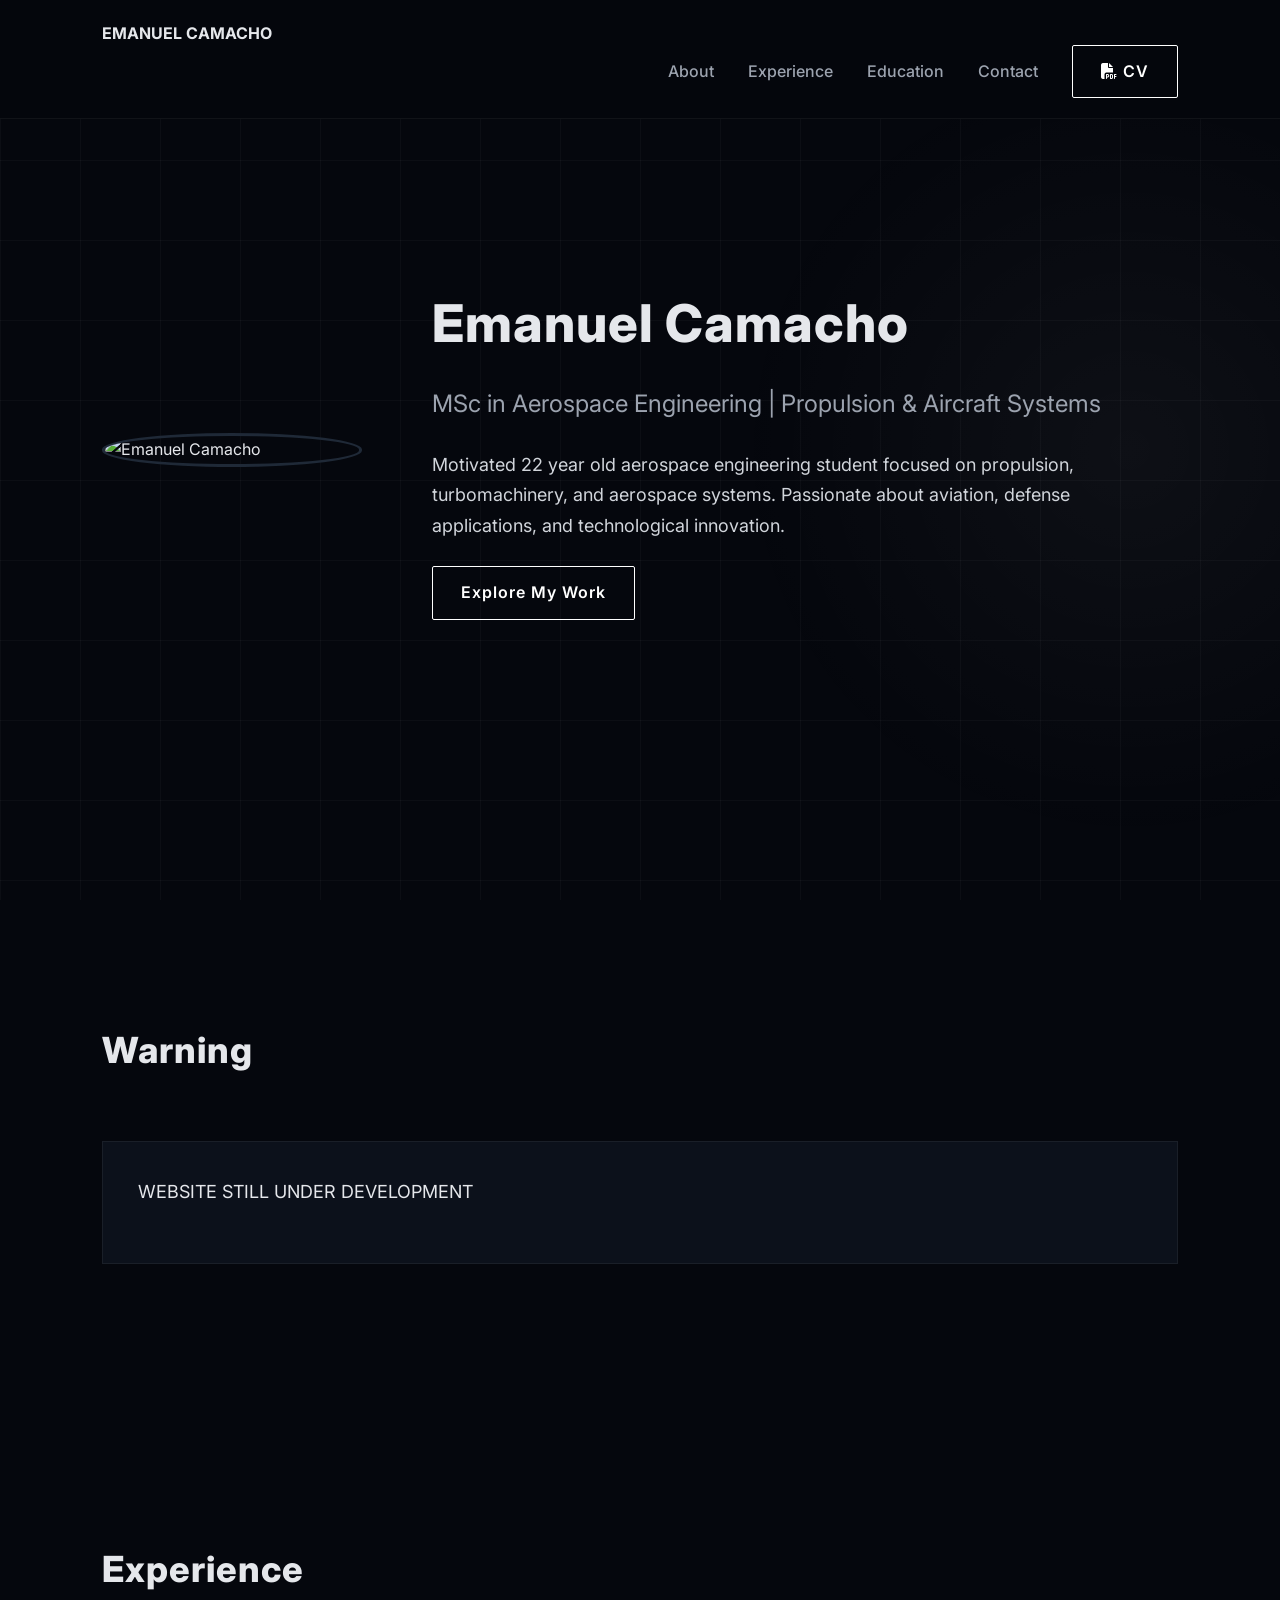
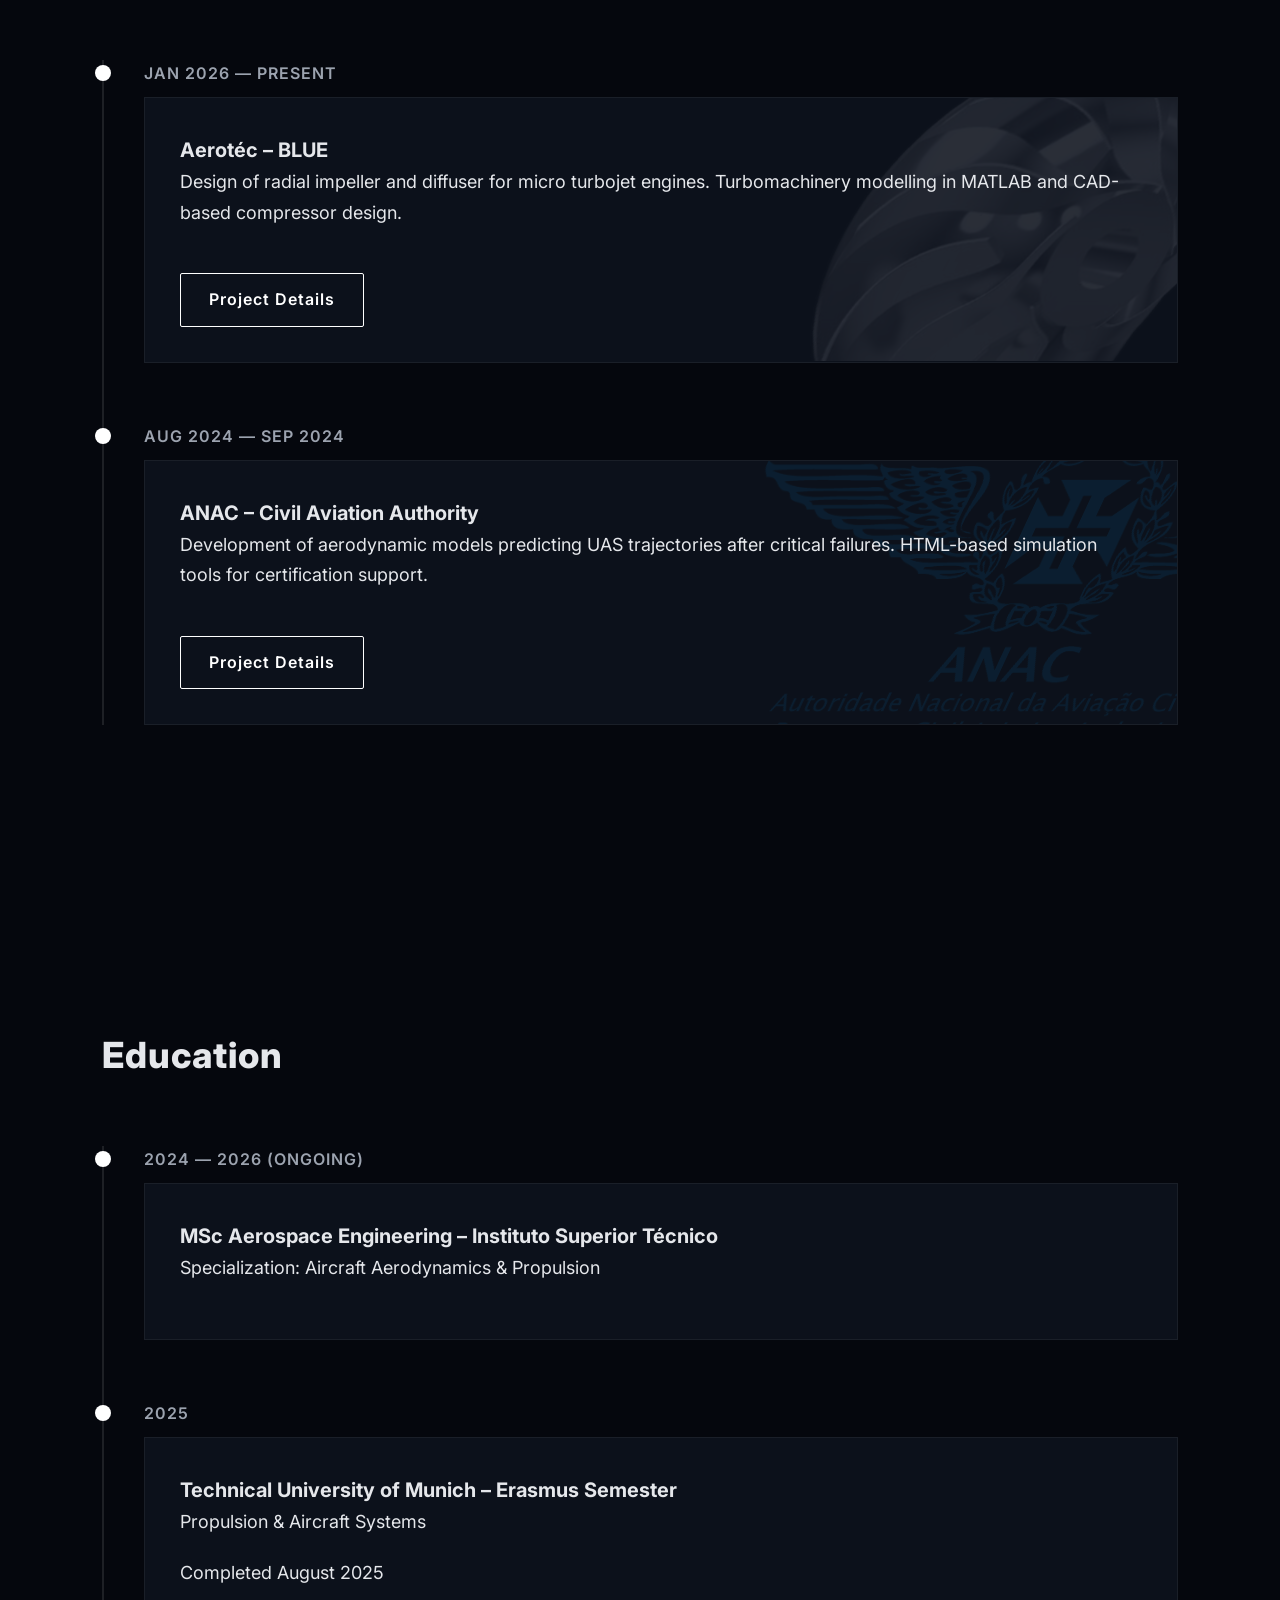
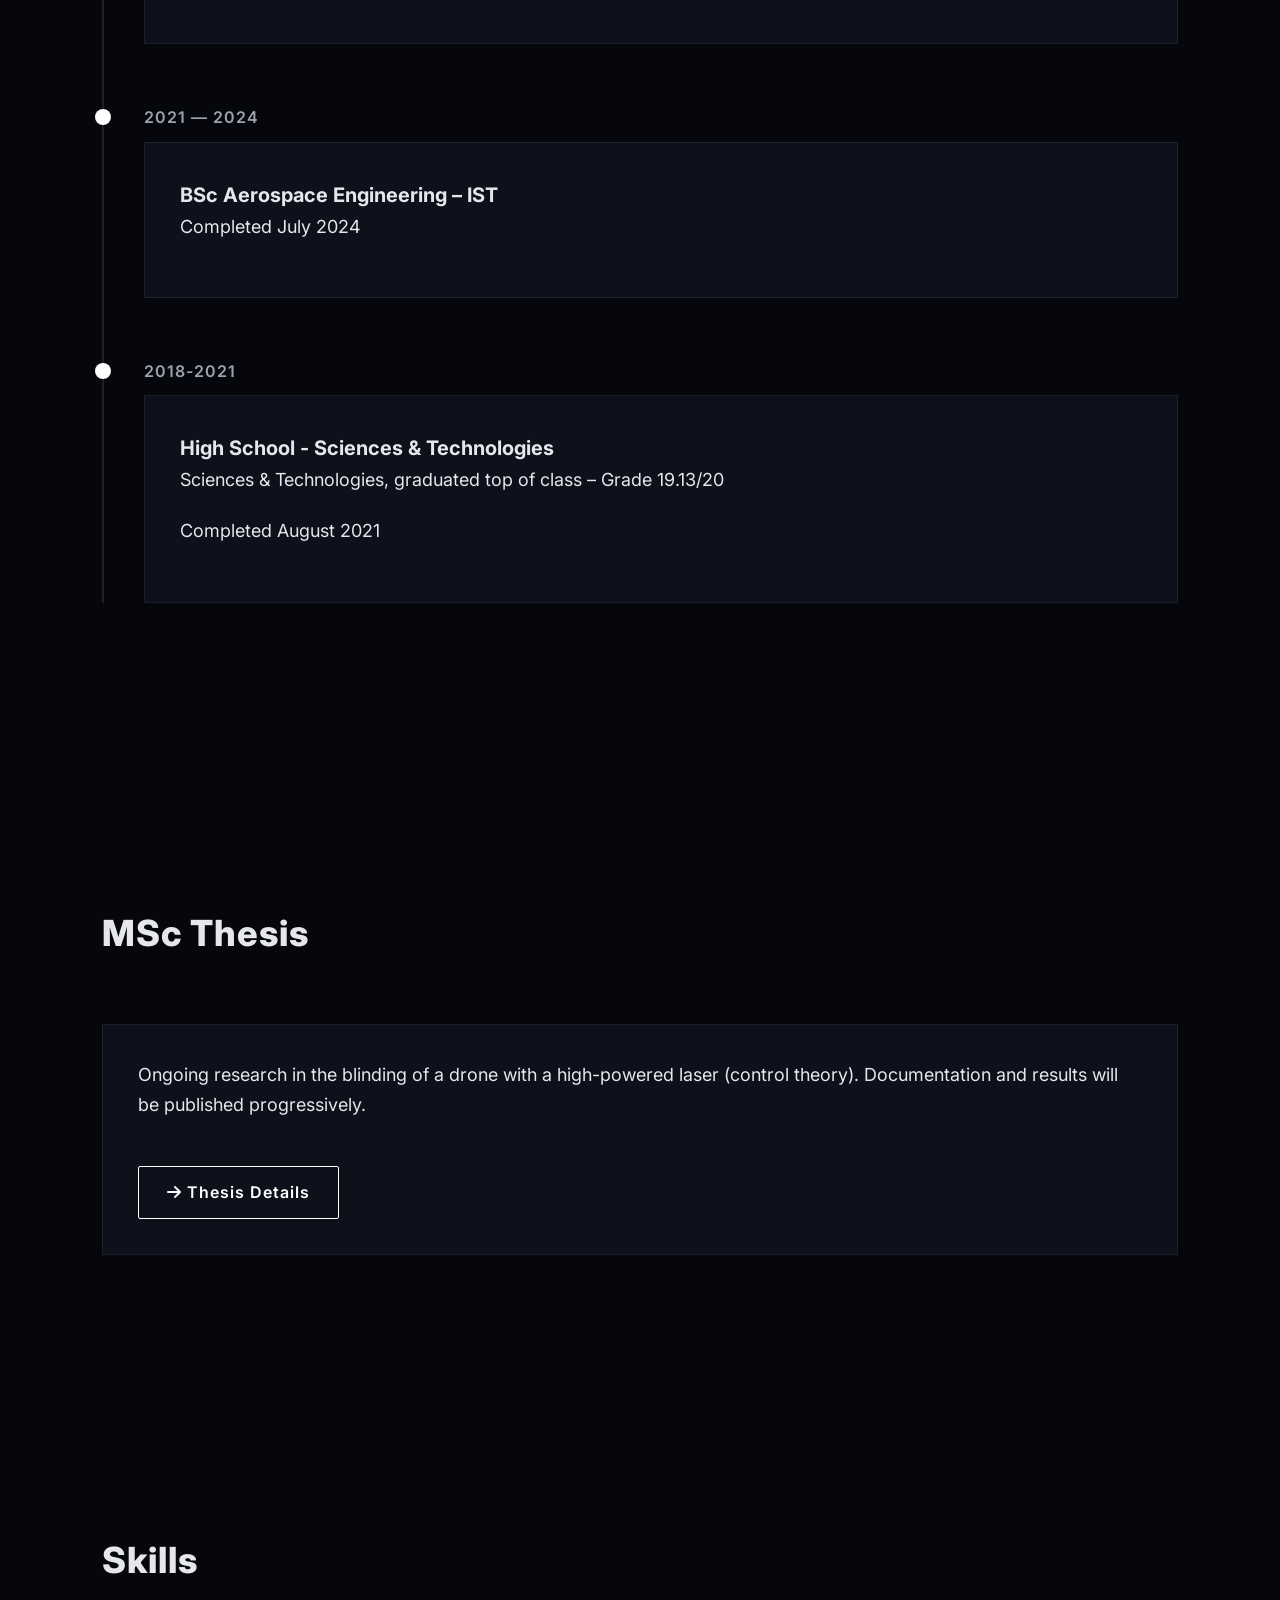
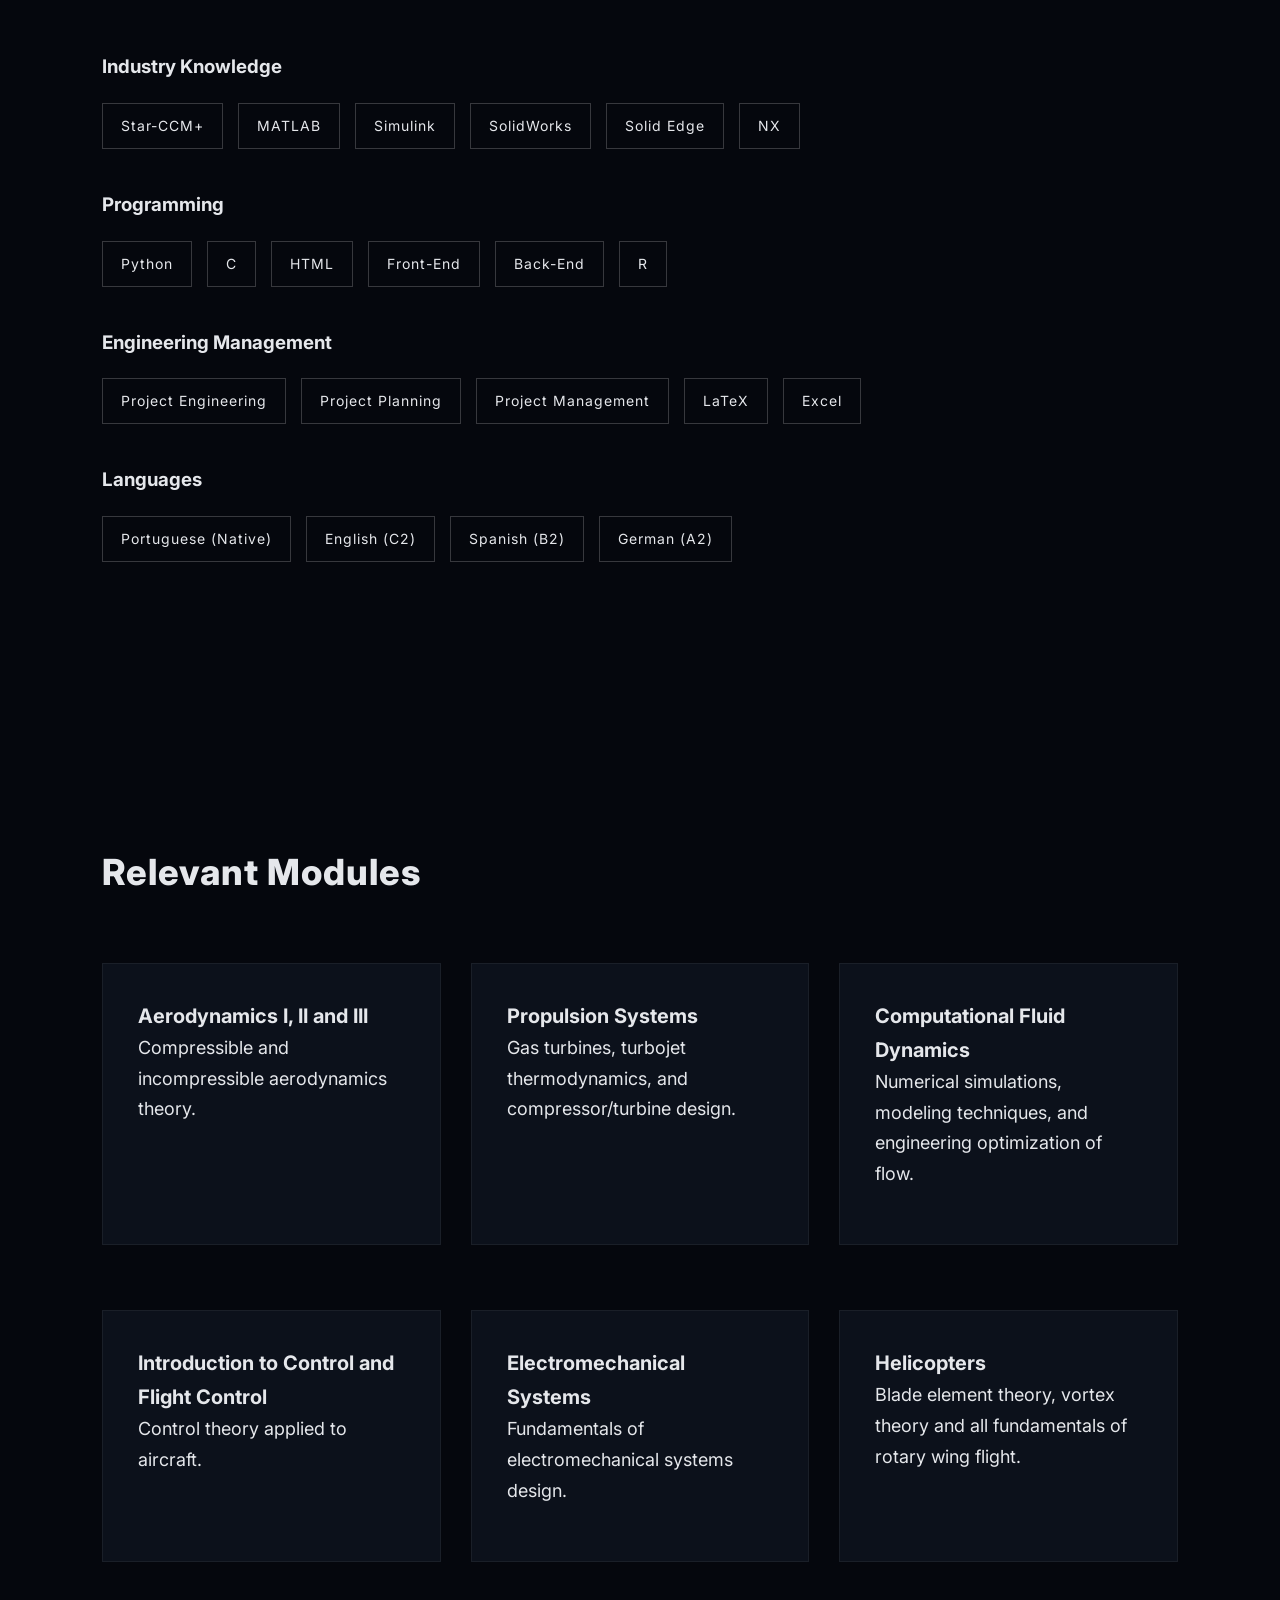
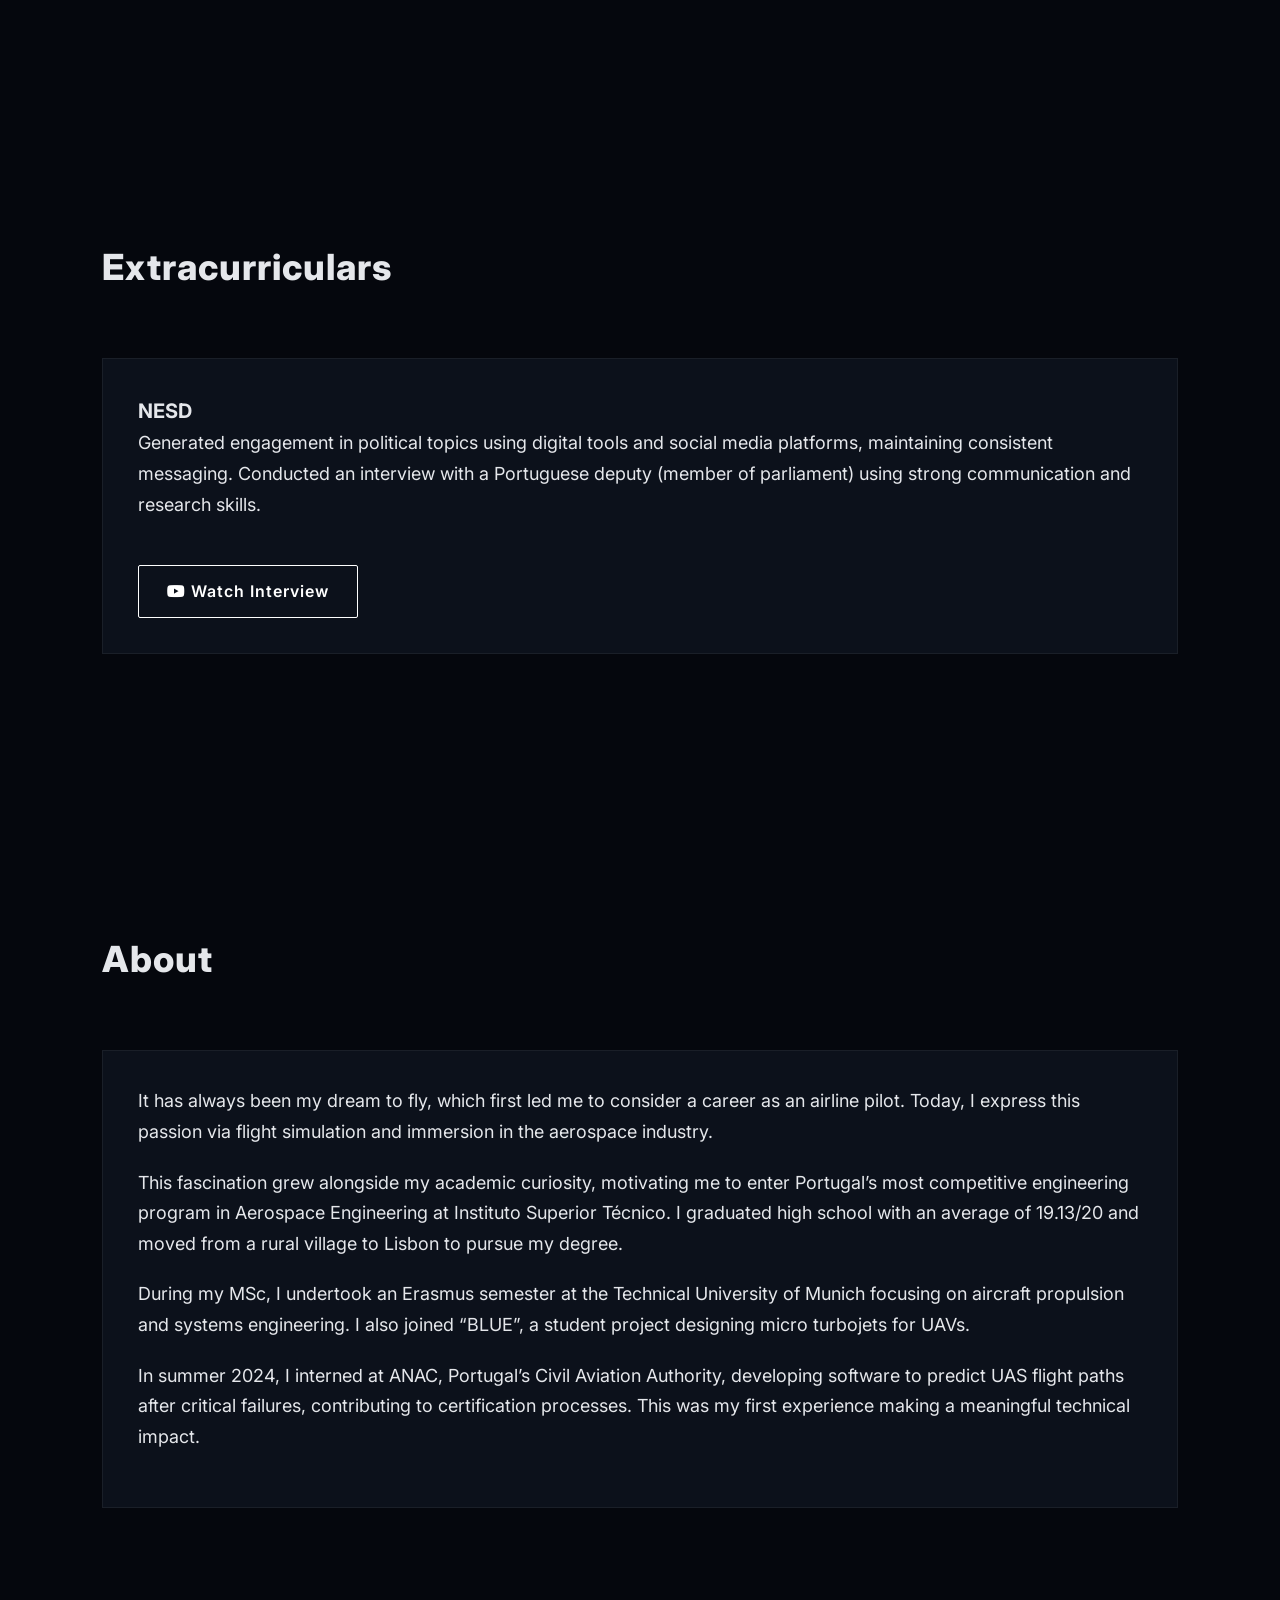
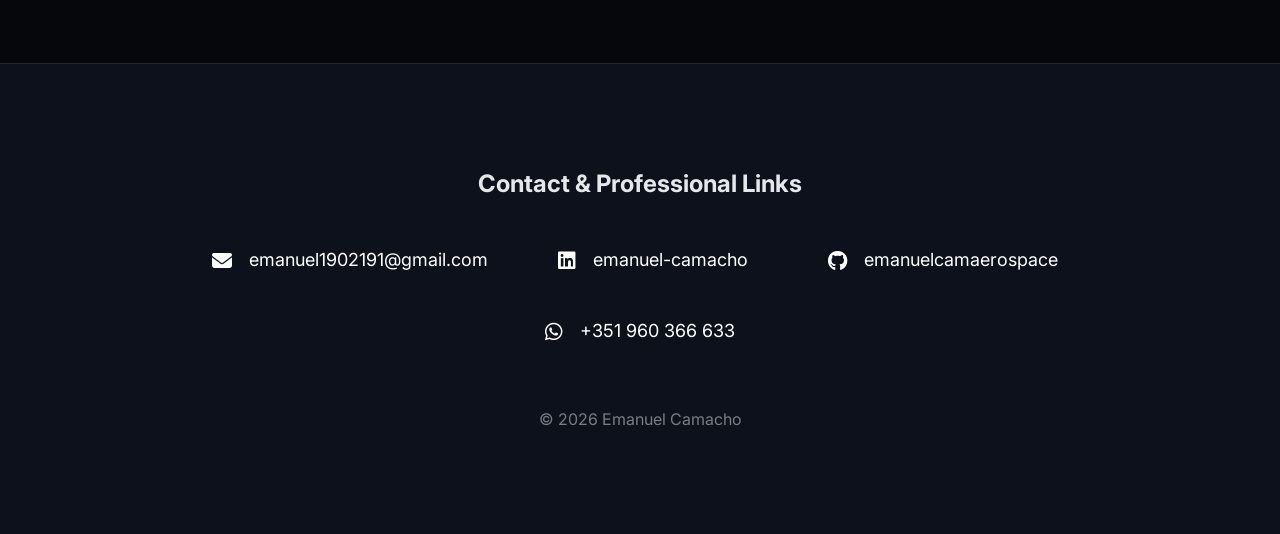
==== commit e3d27a72: "bigggg" ====
--- a/index.html
+++ b/index.html
@@ -53,23 +53,45 @@
 <section id="experience" class="section">
     <h2>Experience</h2>
     <div class="timeline">
+
+        <!-- BLUE -->
         <div class="timeline-item">
             <div class="timeline-date">JAN 2026 — PRESENT</div>
-            <div class="card">
-                <h3>Aerotéc – BLUE</h3>
-                <p>Design of radial impeller and diffuser for micro turbojet engines. Turbomachinery modelling in MATLAB and CAD-based compressor design.</p>
-                <a href="blue.html" class="btn">Project Details</a>
-            </div>
-        </div>
-
+            <div class="card experience-card">
+
+                <div class="media-banner" style="background-image:url('images/canvas.png');"></div>
+
+                <div class="card-content">
+                    <h3>Aerotéc – BLUE</h3>
+                    <p>
+                        Design of radial impeller and diffuser for micro turbojet engines.
+                        Turbomachinery modelling in MATLAB and CAD-based compressor design.
+                    </p>
+                    <a href="blue.html" class="btn">Project Details</a>
+                </div>
+
+            </div>
+        </div>
+
+        <!-- ANAC -->
         <div class="timeline-item">
             <div class="timeline-date">AUG 2024 — SEP 2024</div>
-            <div class="card">
-                <h3>ANAC – Civil Aviation Authority</h3>
-                <p>Development of aerodynamic models predicting UAS trajectories after critical failures. HTML-based simulation tools for certification support.</p>
-                <a href="anac.html" class="btn">Project Details</a>
-            </div>
-        </div>
+            <div class="card experience-card">
+
+                <div class="media-banner" style="background-image:url('images/anaclogo.png');"></div>
+
+                <div class="card-content">
+                    <h3>ANAC – Civil Aviation Authority</h3>
+                    <p>
+                        Development of aerodynamic models predicting UAS trajectories after critical failures.
+                        HTML-based simulation tools for certification support.
+                    </p>
+                    <a href="anac.html" class="btn">Project Details</a>
+                </div>
+
+            </div>
+        </div>
+
     </div>
 </section>
 
@@ -138,12 +160,12 @@
     <div class="skill-category">
         <h3>Programming</h3>
         <div class="skill-tags">
+            <div class="skill-tag">Python</div>
             <div class="skill-tag">C</div>
-            <div class="skill-tag">Python</div>
-            <div class="skill-tag">R</div>
             <div class="skill-tag">HTML</div>
             <div class="skill-tag">Front-End</div>
             <div class="skill-tag">Back-End</div>
+            <div class="skill-tag">R</div>
         </div>
     </div>
 
@@ -191,7 +213,7 @@
         Conducted an interview with a Portuguese deputy (member of parliament) using strong communication and research skills.
     </p>
 
-    <a href="https://www.youtube.com/watch?v=YOUR_VIDEO_ID" target="_blank" class="btn youtube-btn">
+    <a href="https://www.youtube.com/watch?v=aXqZO8vijGA&t=4s" target="_blank" class="btn youtube-btn">
         <i class="fab fa-youtube"></i> Watch Interview
     </a>
 </div>
@@ -224,10 +246,7 @@
     </div>
 </section>
 
-<<<<<<< Updated upstream
-
-=======
->>>>>>> Stashed changes
+
 <!-- CONTACT -->
 <section id="contact" class="contact-section">
     <h2>Contact & Professional Links</h2>
--- a/style.css
+++ b/style.css
@@ -116,8 +116,18 @@
 .btn:hover { background: #ffffff; color: #05070d; }
 
 /* ================= SECTIONS ================= */
-.section { padding: 120px 8%; position: relative; z-index: 1; }
-.section h2 { font-size: 36px; font-weight: 800; margin-bottom: 60px; letter-spacing: 1px; }
+.section {
+  padding: 120px 8%;
+  position: relative;
+  z-index: 1;
+}
+
+.section h2 {
+  font-size: 36px;
+  font-weight: 800;
+  margin-bottom: 60px;
+  letter-spacing: 1px;
+}
 
 /* ================= CARDS ================= */
 .card {
@@ -172,7 +182,7 @@
 /* ================= IFRAME ================= */
 iframe { width: 100%; height: 80vh; border: none; margin-bottom: 20px; }
 
-/* ================= GALLERY ================= */
+/* ================= CAPTIONS ================= */
 .caption {
   margin-top: 15px;
   color: #e5e7eb;
@@ -181,78 +191,96 @@
   margin-left: auto;
   margin-right: auto;
 }
-.caption h3 {
-  font-size: 1.4rem;
-  font-weight: 700;
-  margin-bottom: 10px;
-}
-.caption p {
-  font-size: 1rem;
-  line-height: 1.5;
-  color: #d1d5db;
-}
-
-/* Swiper bullets */
-.swiper-pagination-bullet {
-  background: #9ca3af;
-  opacity: 0.8;
-  width: 12px;
-  height: 12px;
-}
-
-.swiper-pagination-bullet-active { background: #ffffff; }
-
-
-/* EXPERIENCE ENHANCED CARD */
-.experience-card {
-  position: relative;
-  overflow: hidden;
-}
-
-/* Diagonal media banner */
+.caption h3 { font-size: 1.4rem; font-weight: 700; margin-bottom: 10px; }
+.caption p { font-size: 1rem; line-height: 1.5; color: #d1d5db; }
+
+/* ================= EXPERIENCE CARD ================= */
+.experience-card { position: relative; overflow: hidden; }
 .media-banner {
   position: absolute;
   top: 0;
   right: 0;
   width: 65%;
   height: 100%;
-  background: url('images/blue-preview.jpg') center/cover no-repeat;
+  background: url('images/profile.png') center/cover no-repeat;
   opacity: 0.12;
   transform: skewX(-25deg) translateX(30%);
   transition: 0.6s ease;
 }
-
-/* Optional subtle animation */
 .experience-card:hover .media-banner {
   opacity: 0.25;
   transform: skewX(-25deg) translateX(20%) scale(1.05);
 }
-
-/* Keep text above */
-.card-content {
-  position: relative;
-  z-index: 2;
-}
-
-@keyframes mediaSlide {
-  0% { background-image: url('images/blue1.jpg'); }
-  50% { background-image: url('images/blue2.jpg'); }
-  100% { background-image: url('images/blue1.jpg'); }
-}
-
-.media-banner {
-  animation: mediaSlide 8s infinite;
-}
+.card-content { position: relative; z-index: 2; }
+
+
+/* PDF and Video Slides */
+.pdf-slide iframe,
+.video-slide video {
+  width: 100%;
+  max-height: 450px;
+  border-radius: 6px;
+}
+
+/* Make Swiper pagination always below content */
+.swiper-pagination {
+  position: relative !important; /* instead of absolute */
+  margin-top: 15px;
+}
+
+/* ================= ANAC SLIDING GALLERY ================= */
+.swiper { width: 100%; padding-bottom: 60px; }
+.swiper-slide {
+  text-align: center;
+  display: flex;
+  flex-direction: column;
+  align-items: center;
+  justify-content: center;
+}
+.swiper-slide img {
+  width: 100%;
+  max-height: 500px;
+  object-fit: cover;
+  border-radius: 6px;
+  border: 1px solid rgba(255,255,255,0.08);
+  transition: 0.4s ease;
+}
+.swiper-slide img:hover { transform: scale(1.02); }
+
+/* PDF Slide */
+.pdf-slide {
+  height: 420px;
+  display: flex;
+  flex-direction: column;
+  justify-content: center;
+  align-items: center;
+  background: #0c111b;
+  border: 1px solid rgba(255,255,255,0.06);
+  border-radius: 6px;
+}
+.pdf-slide i {
+  font-size: 80px;
+  color: #ff4d4d;
+  margin-bottom: 20px;
+  transition: 0.3s ease;
+}
+.pdf-slide i:hover { transform: scale(1.1); }
+
+/* Pagination & arrows */
+.swiper-pagination { bottom: 0 !important; }
+.swiper-button-next,
+.swiper-button-prev { color: #ffffff; }
+.swiper-button-next:hover,
+.swiper-button-prev:hover { opacity: 0.7; }
+.swiper-slide-active img { box-shadow: 0 0 25px rgba(255,255,255,0.05); }
 
 /* ================= MOBILE / RESPONSIVE ================= */
 @media (max-width: 900px) {
-  /* NAV */
   nav { flex-direction: column; align-items: center; padding: 15px 5%; width: 100%; }
   nav div:nth-child(2) { display: flex; flex-wrap: wrap; justify-content: center; gap: 10px; width: 100%; }
   nav a { margin-left: 0; margin-bottom: 10px; font-size: 16px; }
   nav a.btn { flex: 1 1 100%; }
 
-  /* HERO */
   .hero { flex-direction: column; text-align: center; padding-top: 220px; height: auto; overflow: hidden; }
   .hero-content { flex-direction: column; gap: 20px; width: 100%; padding: 0 5%; align-items: center; }
   .hero img { width: 160px; max-width: 50%; margin: 0 auto; border: 2px solid #1f2937; }
@@ -262,23 +290,18 @@
   .hero-text p { font-size: 16px; max-width: 90%; margin: 0 auto 20px auto; }
   .hero-text .btn { display: inline-block; margin: 0 auto; }
 
-  /* TIMELINE */
   .timeline { padding-left: 20px; border-left: 2px solid rgba(255,255,255,0.08); }
   .timeline-item::before { left: -32px; }
 
-  /* SKILLS */
   .skill-tags { justify-content: center; }
 
-  /* CONTACT */
   .contact-grid { flex-direction: column; gap: 25px; align-items: center; }
   .contact-item { text-align: center; font-size: 18px; min-width: 200px; }
 
-  /* MODULES / CARDS */
   .course-grid { grid-template-columns: 1fr; gap: 20px; }
   .card h3 { font-size: 20px; }
   .card p { font-size: 16px; }
 
-  /* GALLERY */
   .gallery { flex-direction: column; gap: 15px; }
 }
 
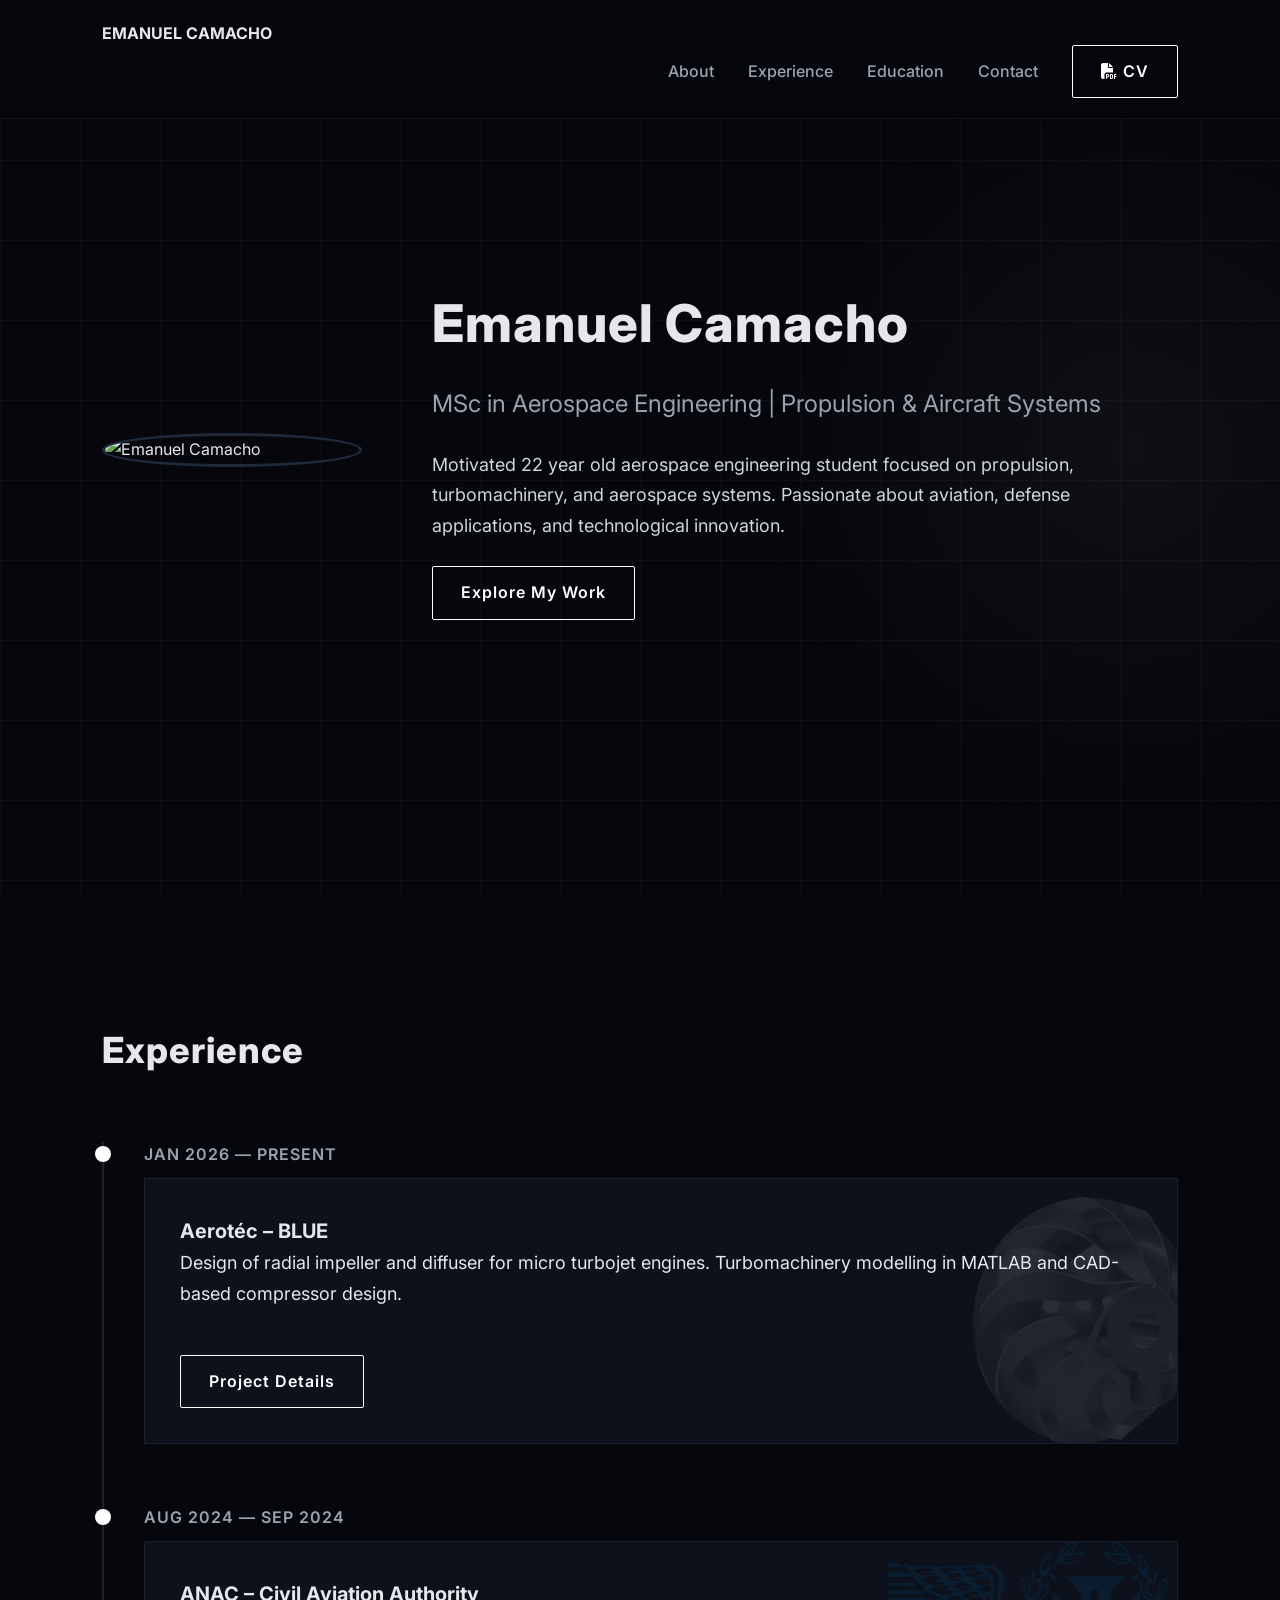
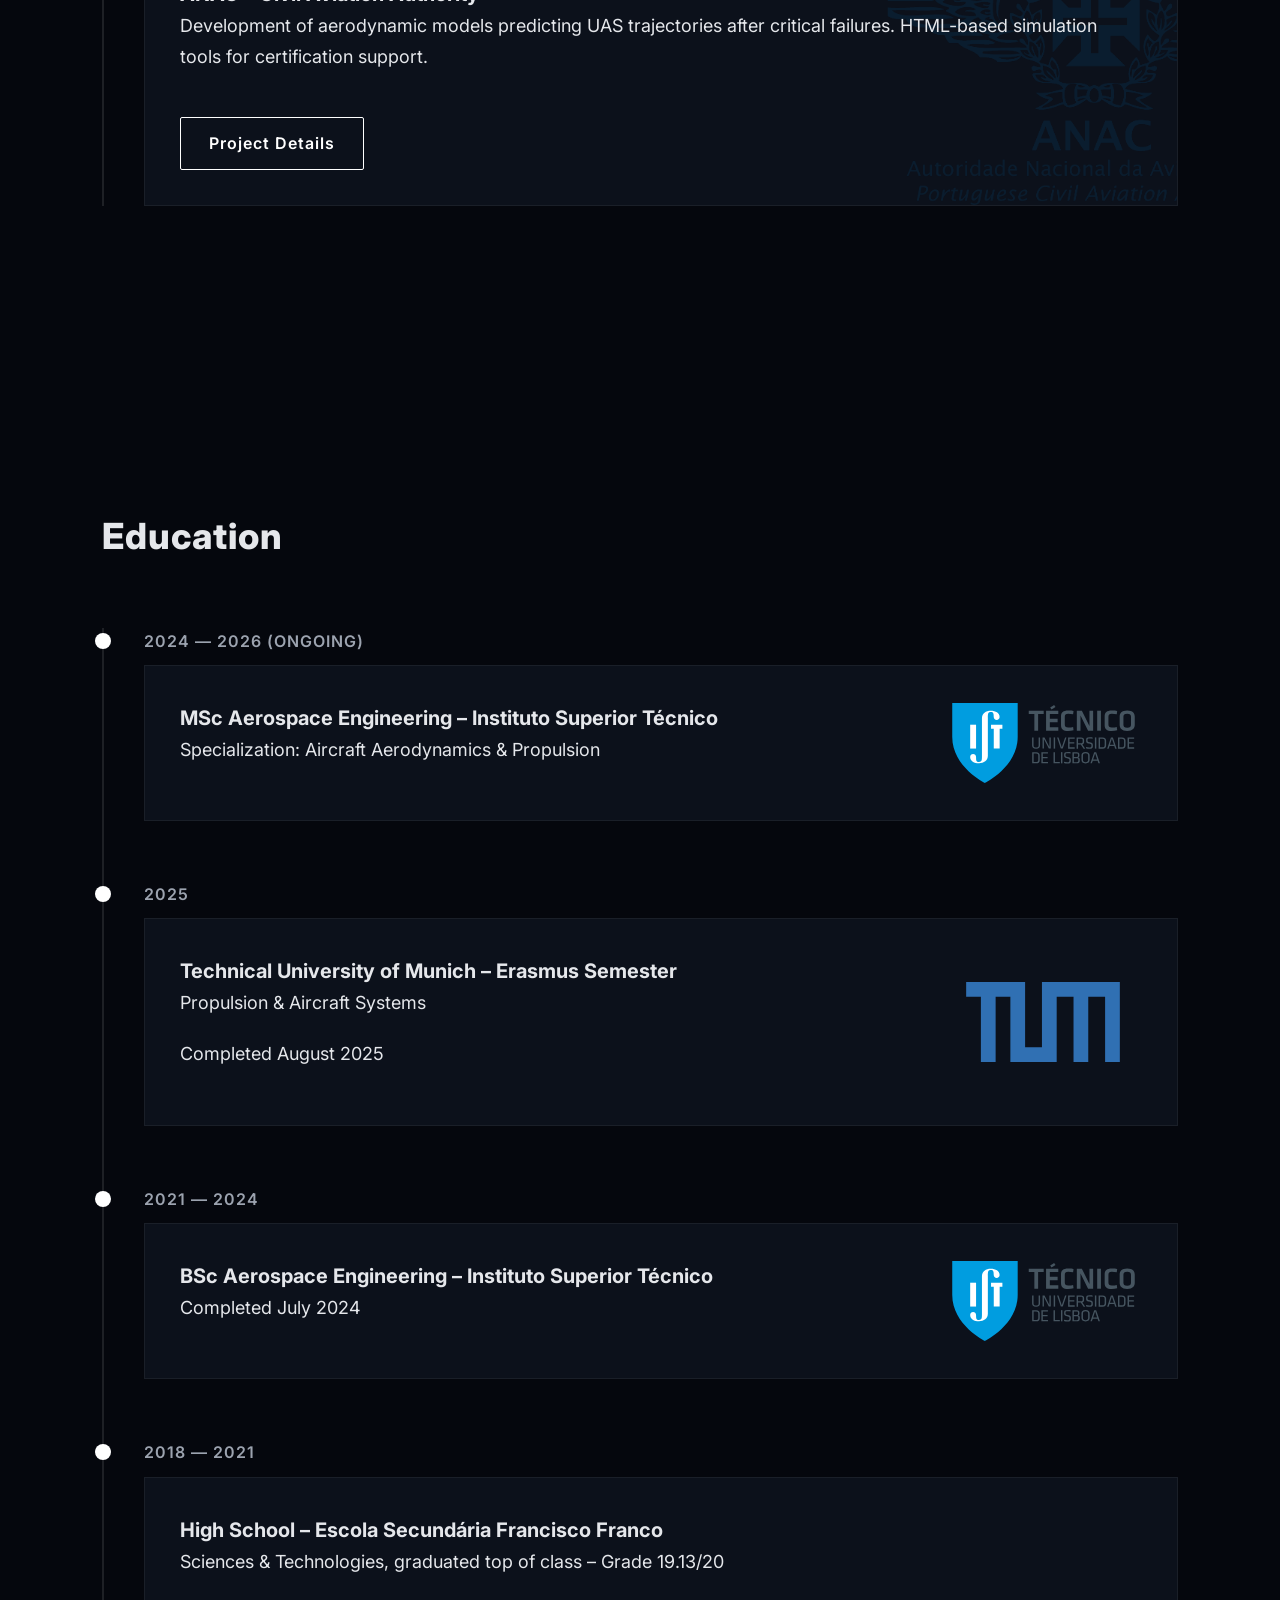
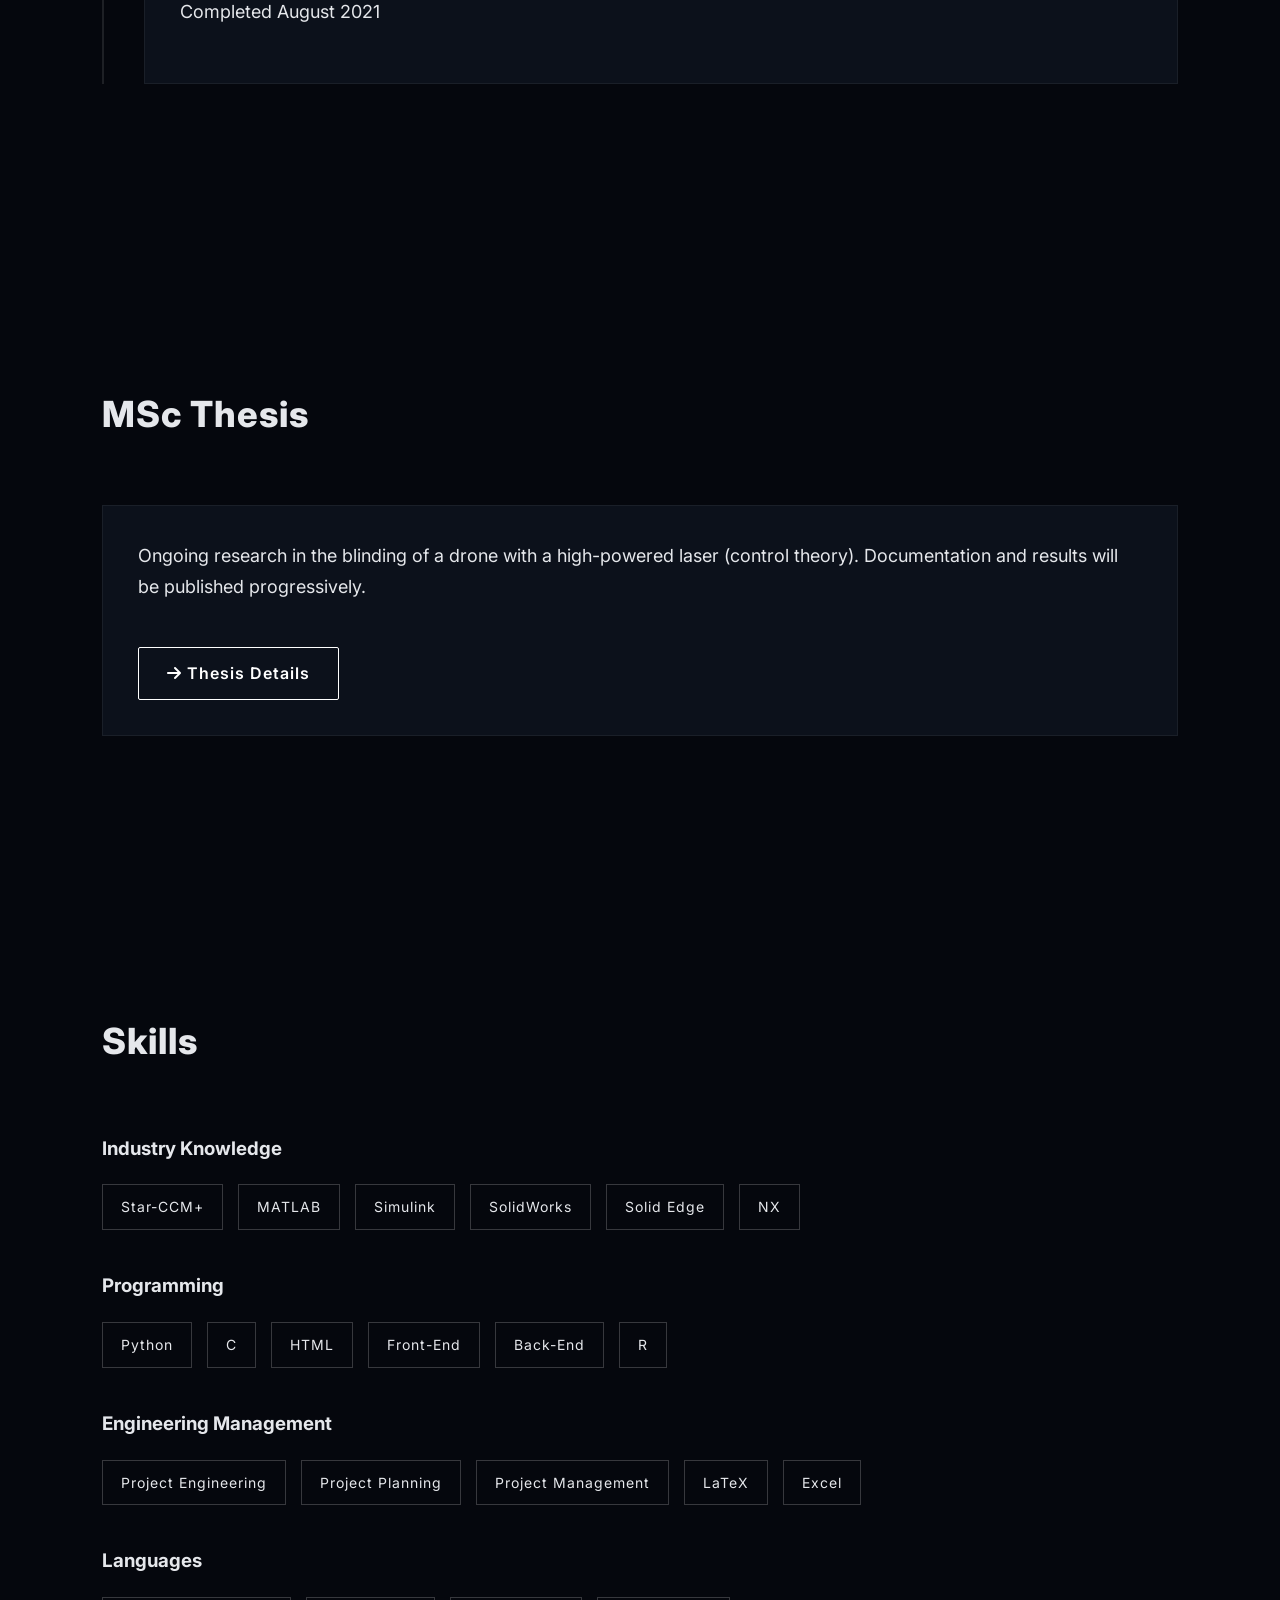
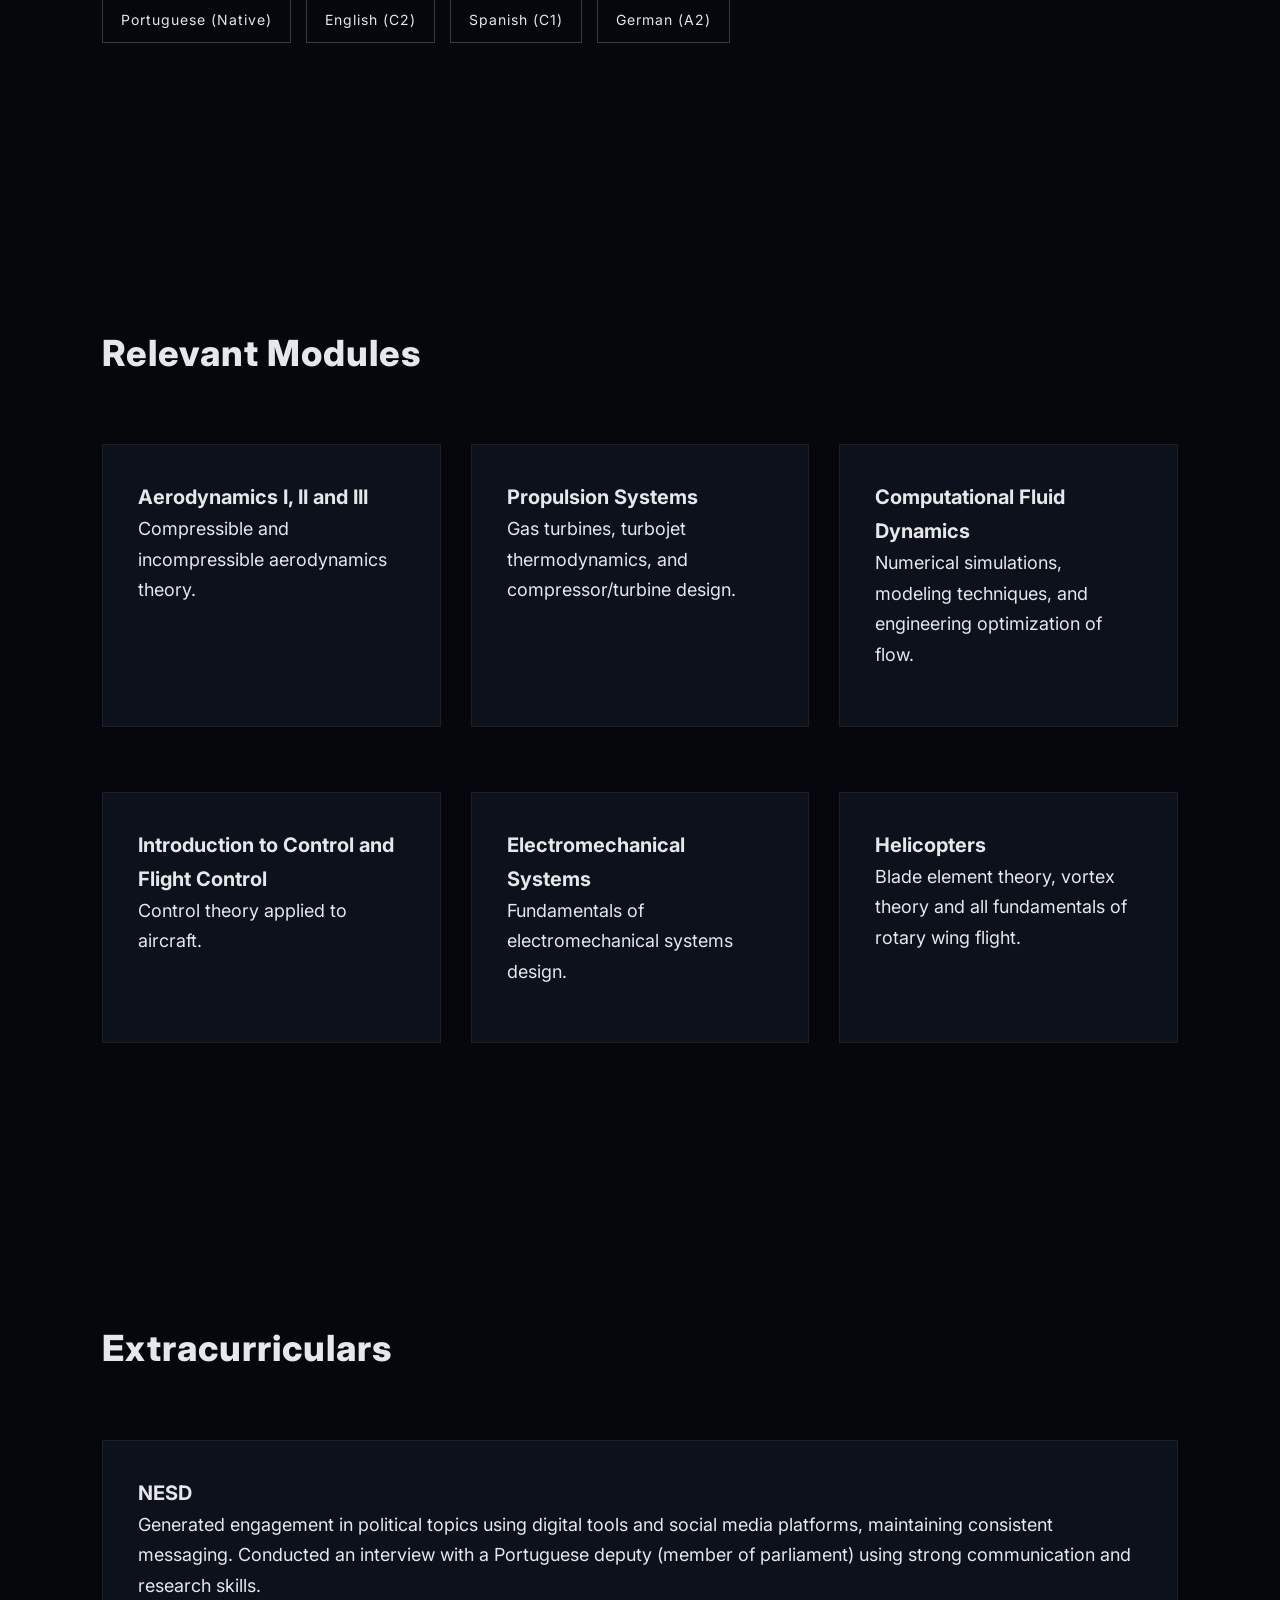
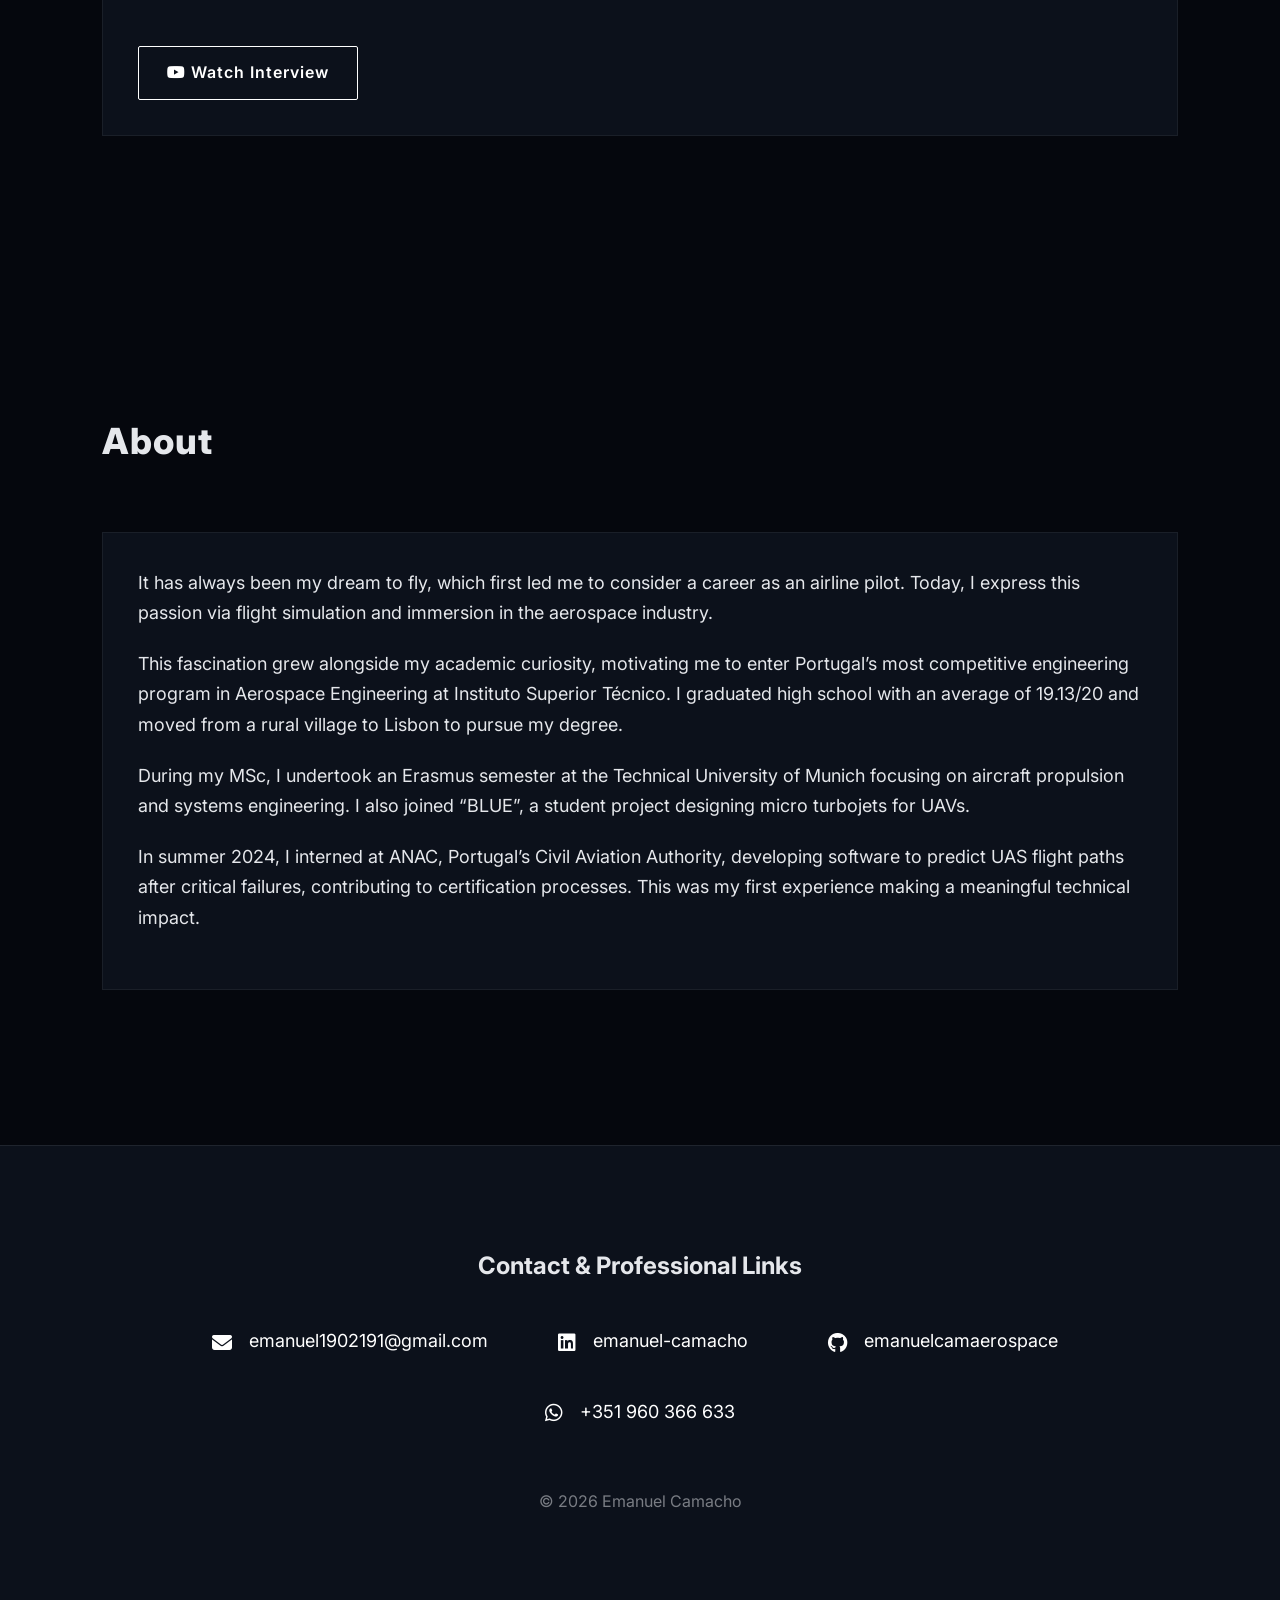
==== commit 4d2a4840: "visualchanges" ====
--- a/index.html
+++ b/index.html
@@ -38,16 +38,6 @@
     </div>
 </section>
 
-<section id="warning" class="section">
-    <h2>Warning</h2>
-    <div class="card">
-        <p>
-            WEBSITE STILL UNDER DEVELOPMENT
-        </p>
-    </div>
-</section>
-
-
 
 <!-- EXPERIENCE -->
 <section id="experience" class="section">
@@ -97,39 +87,60 @@
 
 <!-- EDUCATION -->
 <section id="education" class="section">
-    <h2>Education</h2>
-    <div class="timeline">
-        <div class="timeline-item">
-            <div class="timeline-date">2024 — 2026 (ONGOING)</div>
-            <div class="card">
-                <h3>MSc Aerospace Engineering – Instituto Superior Técnico</h3>
-                <p>Specialization: Aircraft Aerodynamics & Propulsion</p>
-            </div>
-        </div>
-        <div class="timeline-item">
-            <div class="timeline-date">2025</div>
-            <div class="card">
-                <h3>Technical University of Munich – Erasmus Semester</h3>
-                <p>Propulsion & Aircraft Systems</p>
-                <p>Completed August 2025</p>
-            </div>
-        </div>
-        <div class="timeline-item">
-            <div class="timeline-date">2021 — 2024</div>
-            <div class="card">
-                <h3>BSc Aerospace Engineering – IST</h3>
-                <p>Completed July 2024</p>
-            </div>
-        </div>
-        <div class="timeline-item">
-            <div class="timeline-date">2018-2021</div>
-            <div class="card">
-                <h3>High School - Sciences & Technologies</h3>
-                <p>Sciences & Technologies, graduated top of class – Grade 19.13/20</p>
-                <p>Completed August 2021</p>
-            </div>
-        </div>
-    </div>
+  <h2>Education</h2>
+  <div class="timeline">
+
+    <!-- MSc IST -->
+    <div class="timeline-item">
+      <div class="timeline-date">2024 — 2026 (ONGOING)</div>
+      <div class="card experience-card edu-card">
+          <div class="media-banner" style="background-image:url('images/ist.svg');"></div>
+          <div class="card-content">
+              <h3>MSc Aerospace Engineering – Instituto Superior Técnico</h3>
+              <p>Specialization: Aircraft Aerodynamics & Propulsion</p>
+          </div>
+      </div>
+    </div>
+
+    <!-- TUM (kept as is) -->
+    <div class="timeline-item">
+      <div class="timeline-date">2025</div>
+      <div class="card experience-card edu-card">
+          <div class="media-banner" style="background-image:url('images/TUM.svg');"></div>
+          <div class="card-content">
+              <h3>Technical University of Munich – Erasmus Semester</h3>
+              <p>Propulsion & Aircraft Systems</p>
+              <p>Completed August 2025</p>
+          </div>
+      </div>
+    </div>
+
+    <!-- BSc IST -->
+    <div class="timeline-item">
+      <div class="timeline-date">2021 — 2024</div>
+      <div class="card experience-card edu-card">
+          <div class="media-banner" style="background-image:url('images/ist.svg');"></div>
+          <div class="card-content">
+              <h3>BSc Aerospace Engineering – Instituto Superior Técnico</h3>
+              <p>Completed July 2024</p>
+          </div>
+      </div>
+    </div>
+
+    <!-- High School -->
+    <div class="timeline-item">
+      <div class="timeline-date">2018 — 2021</div>
+      <div class="card experience-card edu-card">
+          <div class="media-banner" style="background-image:url('images/francisco_franco.png');"></div>
+          <div class="card-content">
+              <h3>High School – Escola Secundária Francisco Franco</h3>
+              <p>Sciences & Technologies, graduated top of class – Grade 19.13/20</p>
+              <p>Completed August 2021</p>
+          </div>
+      </div>
+    </div>
+
+  </div>
 </section>
 
 <!-- MSc THESIS -->
@@ -185,7 +196,7 @@
         <div class="skill-tags">
             <div class="skill-tag">Portuguese (Native)</div>
             <div class="skill-tag">English (C2)</div>
-            <div class="skill-tag">Spanish (B2)</div>
+            <div class="skill-tag">Spanish (C1)</div>
             <div class="skill-tag">German (A2)</div>
         </div>
     </div>
--- a/style.css
+++ b/style.css
@@ -196,21 +196,24 @@
 
 /* ================= EXPERIENCE CARD ================= */
 .experience-card { position: relative; overflow: hidden; }
+
 .media-banner {
   position: absolute;
   top: 0;
   right: 0;
-  width: 65%;
+  width: 40%;
   height: 100%;
   background: url('images/profile.png') center/cover no-repeat;
   opacity: 0.12;
-  transform: skewX(-25deg) translateX(30%);
-  transition: 0.6s ease;
-}
+  transform: translateX(30%) scale(1);
+  transition: transform 0.6s ease, opacity 0.6s ease;
+}
+
 .experience-card:hover .media-banner {
   opacity: 0.25;
-  transform: skewX(-25deg) translateX(20%) scale(1.05);
-}
+  transform: translateX(-10%) scale(1.15); /* slide left and grow bigger */
+}
+
 .card-content { position: relative; z-index: 2; }
 
 
@@ -311,4 +314,61 @@
   .hero-text h2 { font-size: 16px; }
   .hero-text p { font-size: 14px; }
   nav a { font-size: 14px; }
+}
+
+/* ================= EDUCATION BANNERS ================= */
+.edu-card .media-banner {
+  position: absolute;
+  top: 50%;
+  right: 30px;               /* gap from edge */
+  transform: translateY(-50%);
+  width: 20%;                /* smaller */
+  height: 80px;              /* give height so background shows */
+
+  background-size: contain !important;
+  background-repeat: no-repeat !important;
+  background-position: center !important;
+
+  opacity: 1;                
+  pointer-events: none;
+}
+/* then set the correct background for each card inline or via class */
+.edu-card.msc-ist .media-banner {
+  background-image: url('images/ist.svg');
+}
+
+.edu-card.tum .media-banner {
+  background-image: url('images/TUM.svg');
+}
+
+.edu-card.bsc-ist .media-banner {
+  background-image: url('images/ist.svg');
+}
+
+.edu-card.hs .media-banner {
+  background-image: url('images/francisco_franco.png');
+}
+
+.edu-card:hover .media-banner {
+  transform: translateY(-50%);     /* no change on hover */
+  opacity: 1;
+}
+
+.edu-card .media-banner img {
+  width: 100%;
+  height: auto;
+  display: block;
+  object-fit: contain;
+}
+
+@media (max-width: 900px) {
+  .edu-card .media-banner {
+    position: relative;
+    top: auto;
+    right: auto;
+    transform: none;
+    width: 100%;
+    margin-top: 20px;
+    opacity: 0.1;
+  }
 }
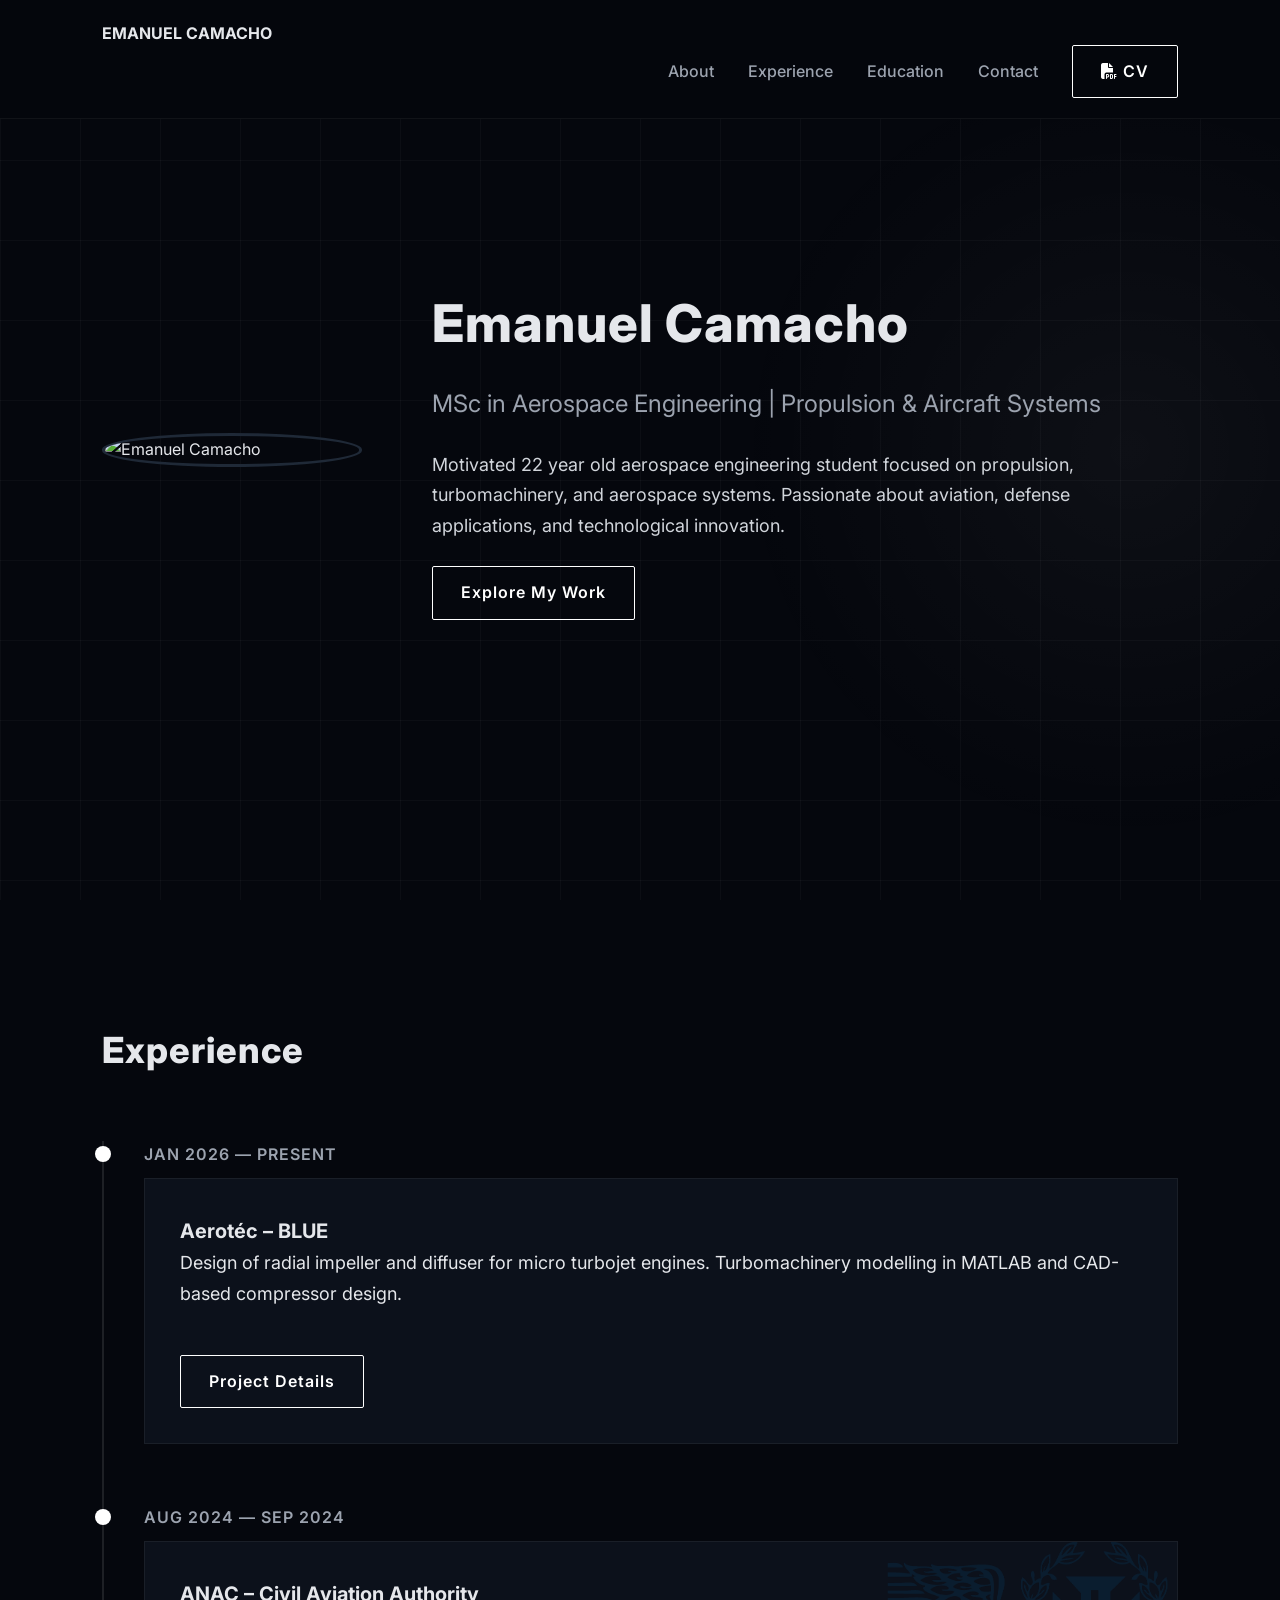
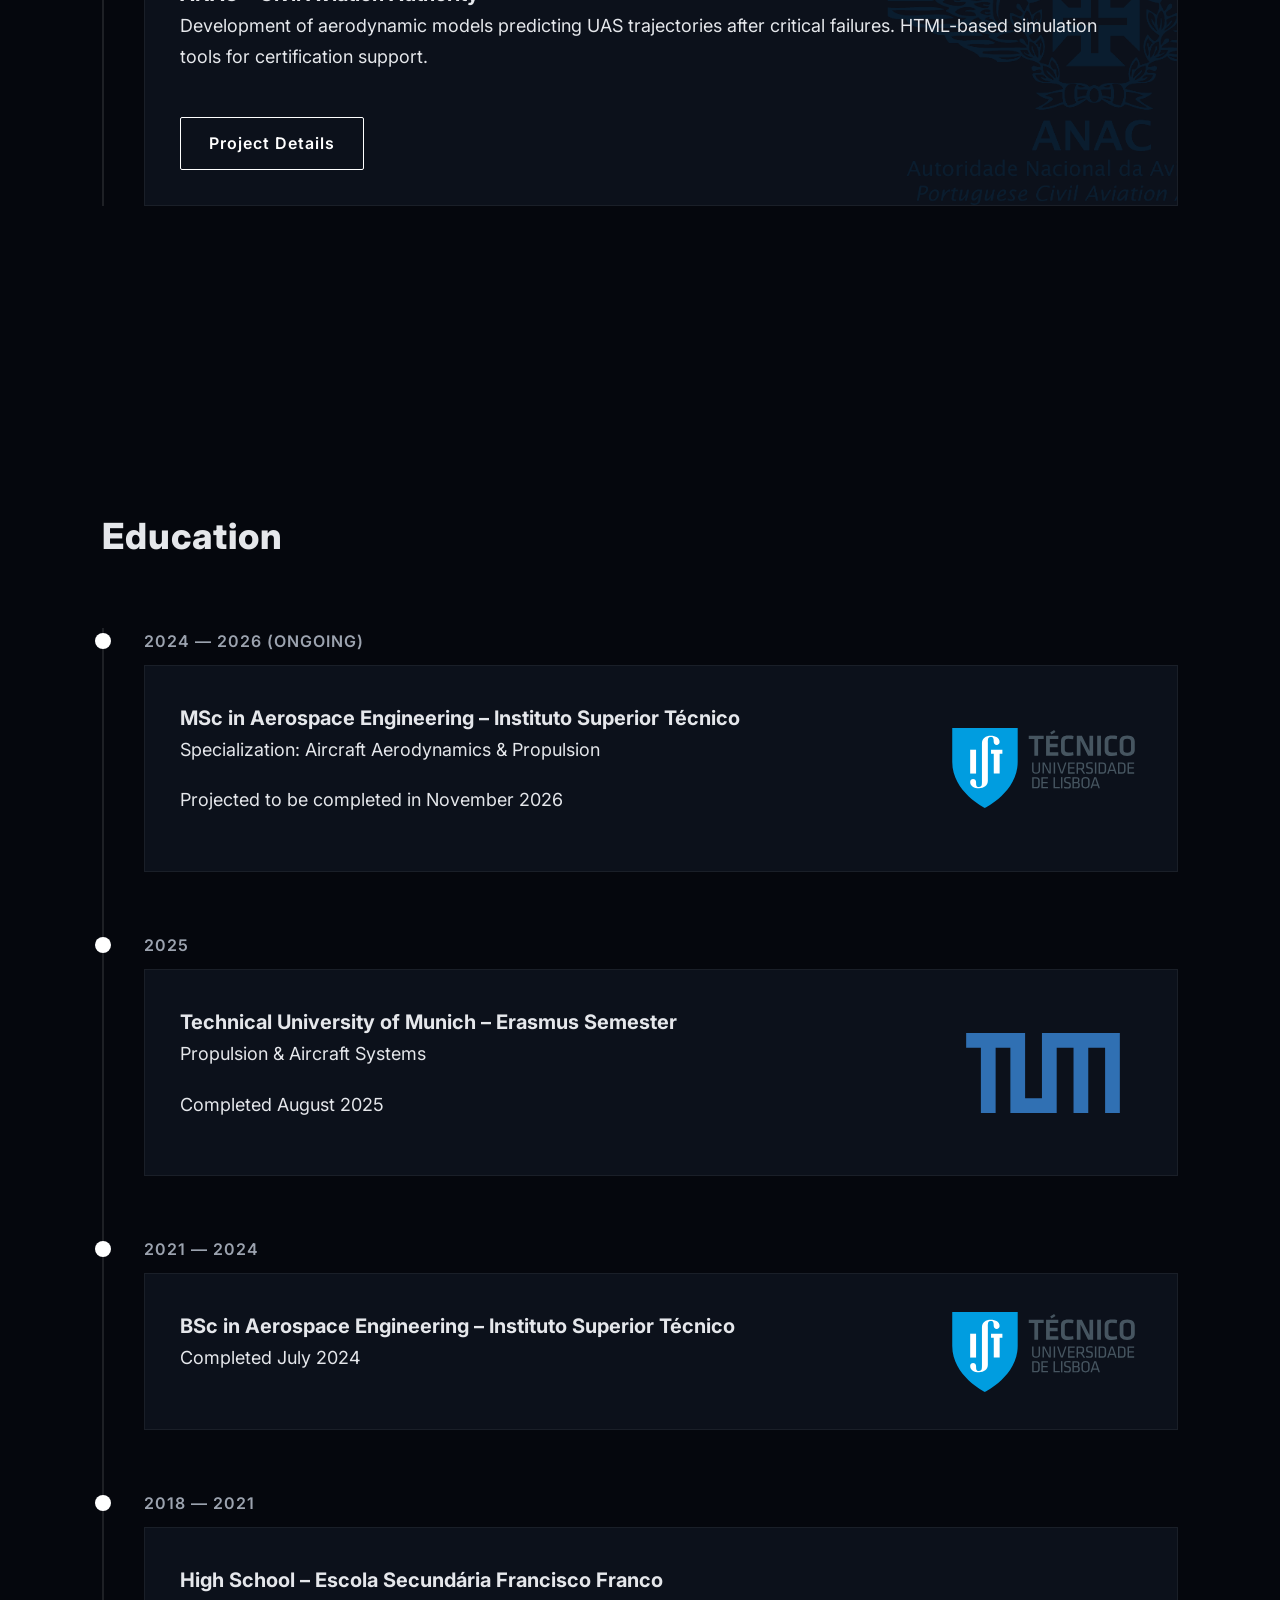
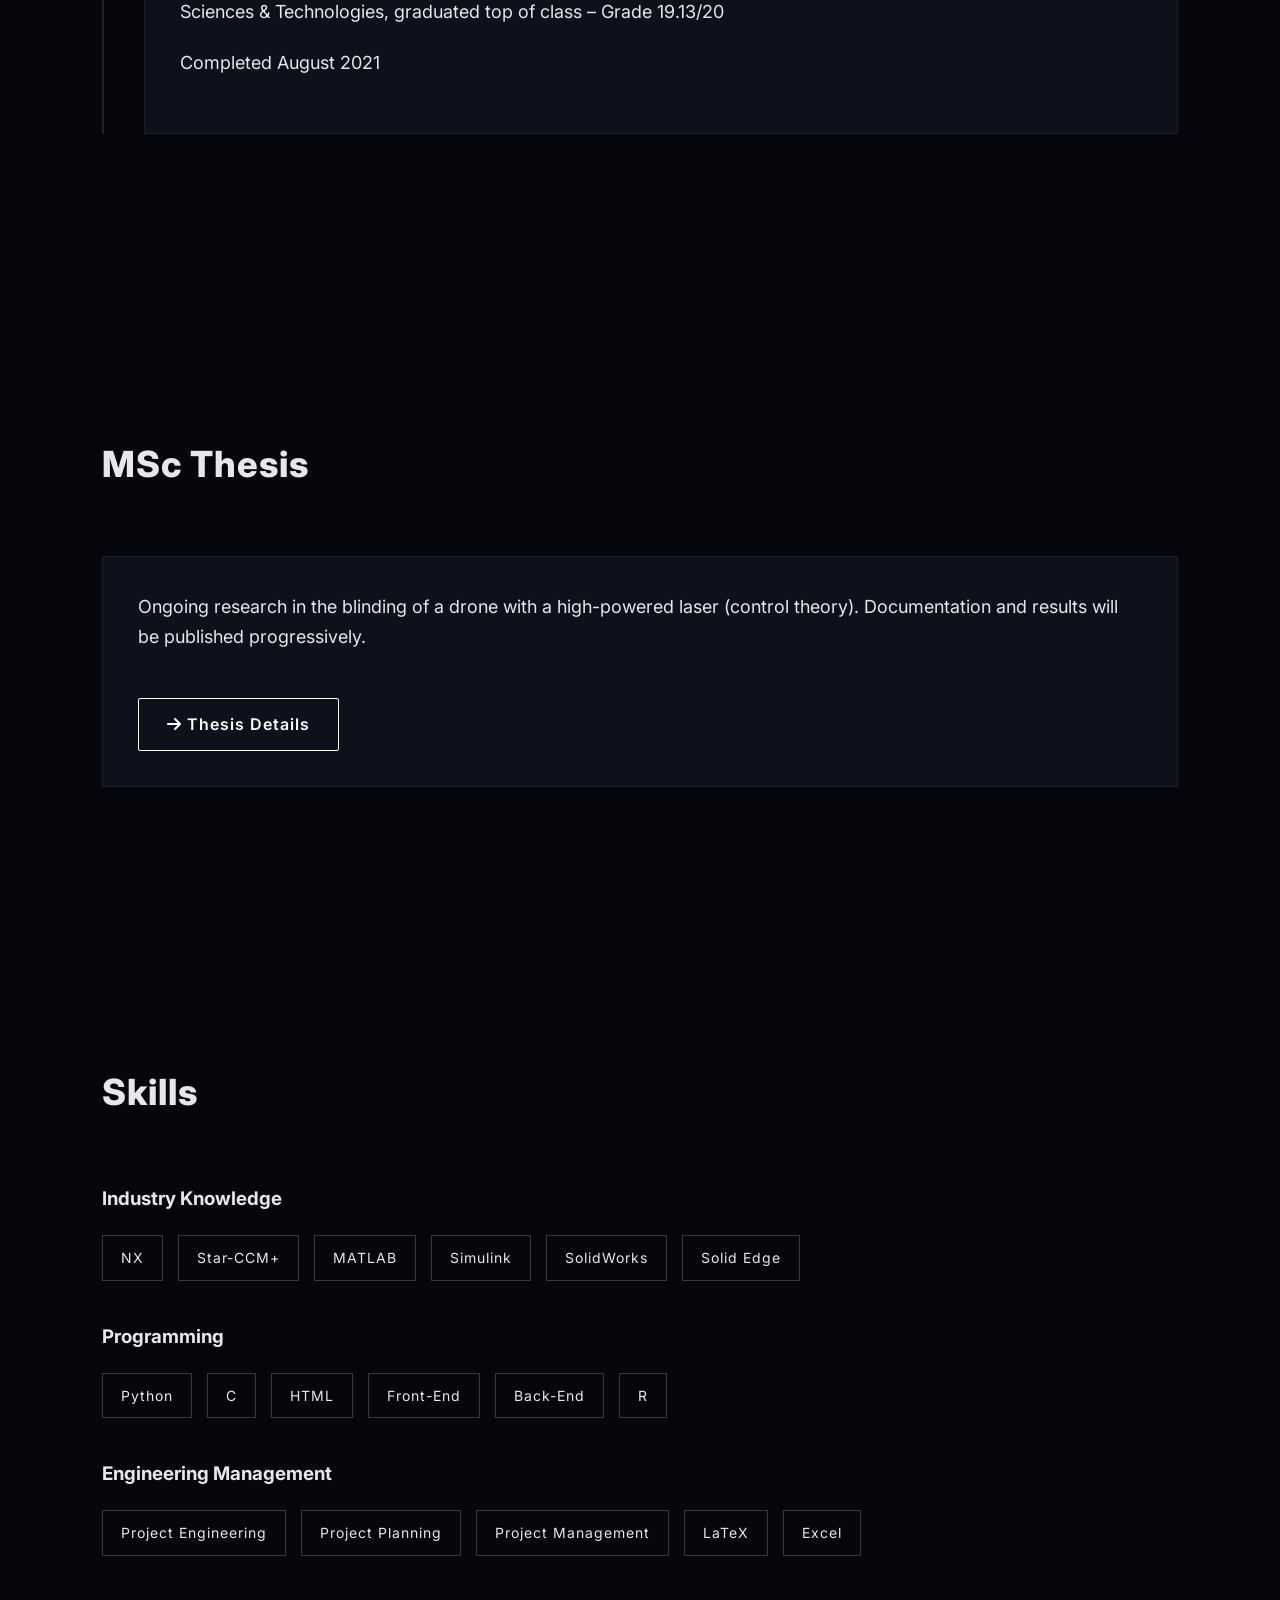
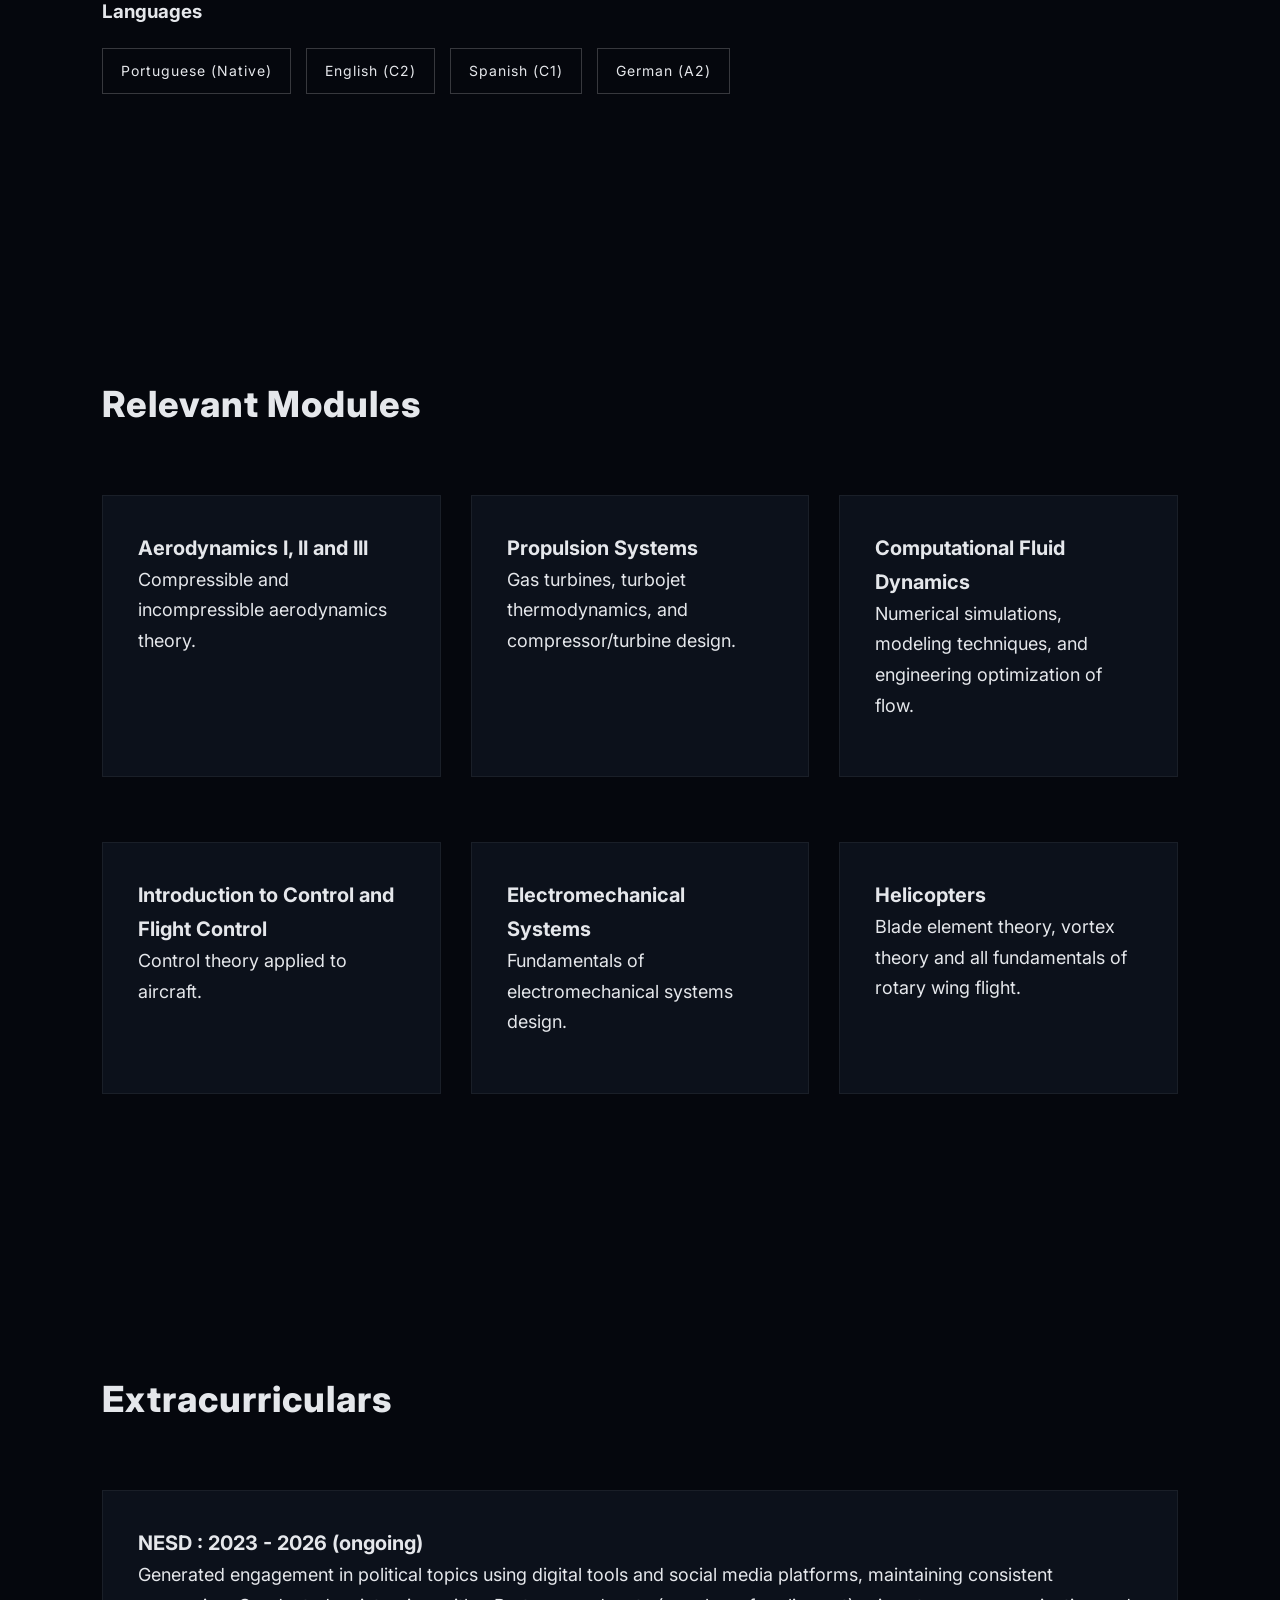
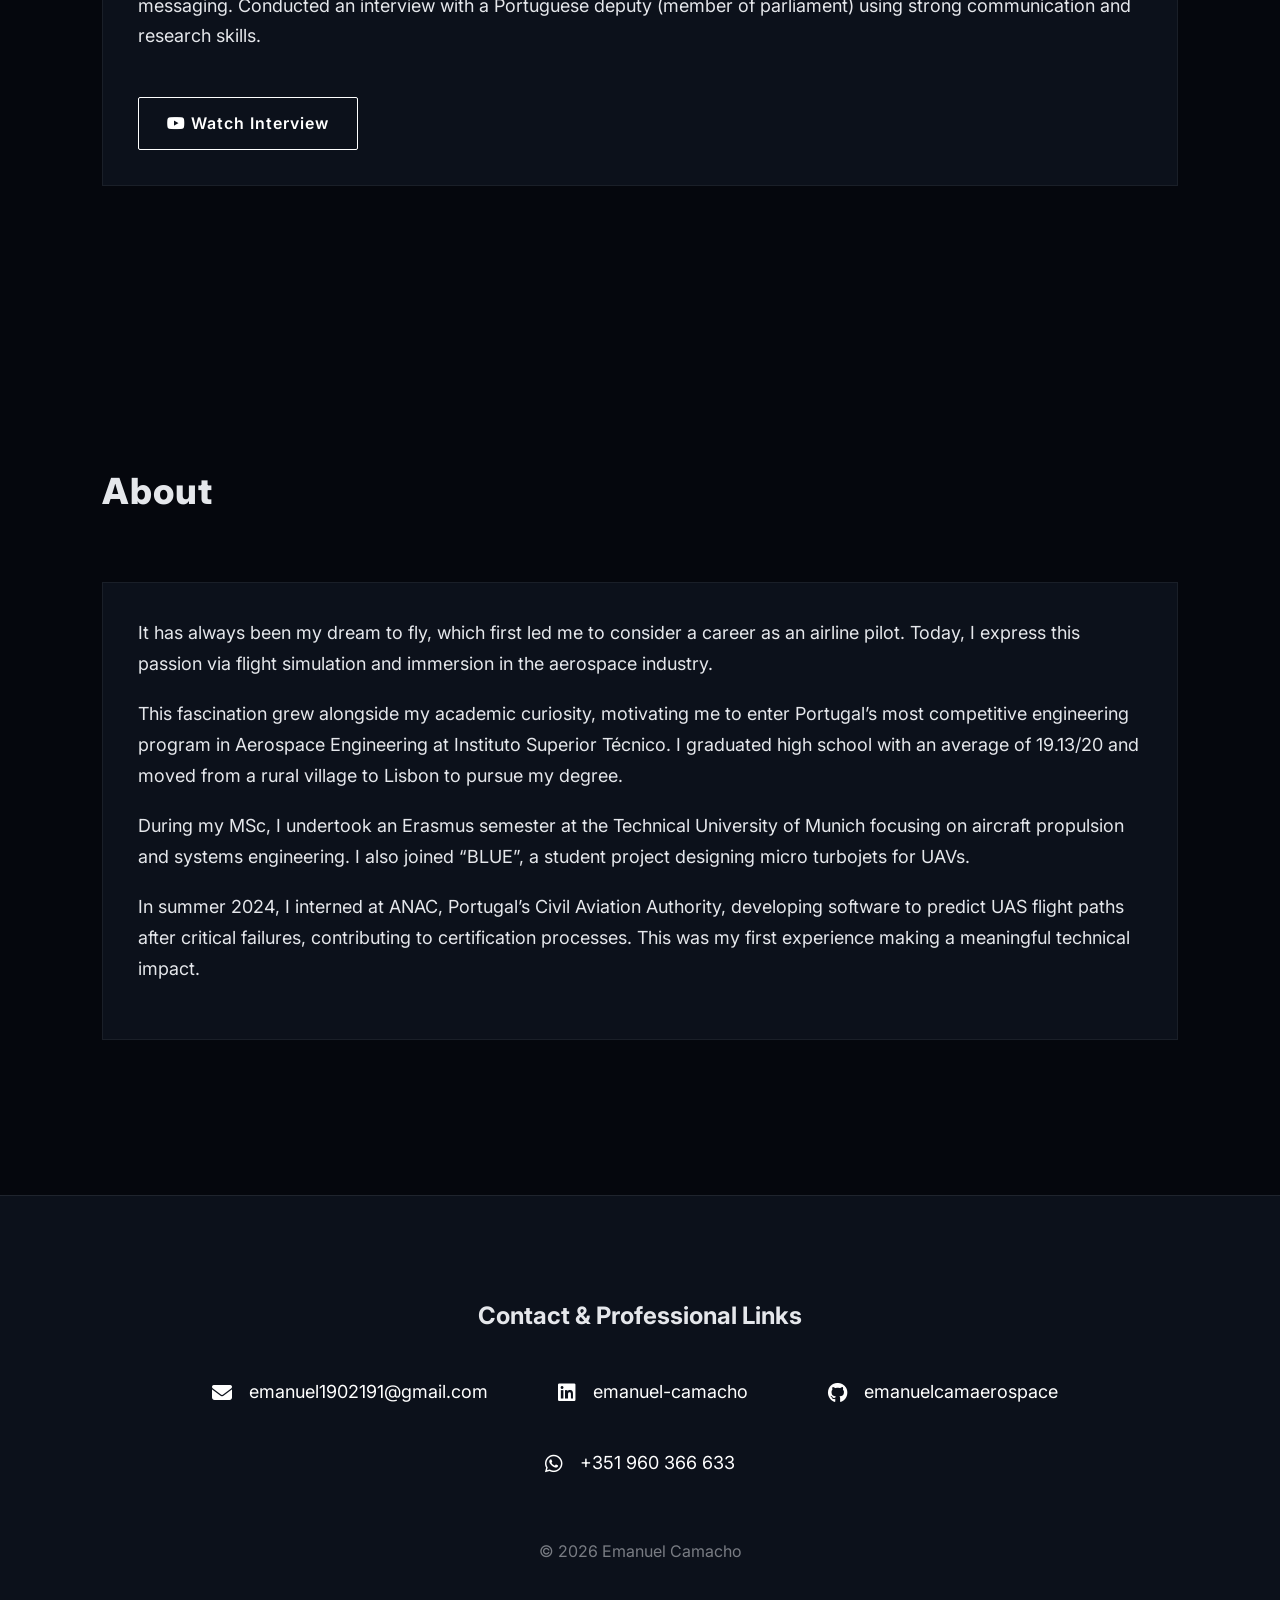
==== commit 6f366b8d: "Update index.html" ====
--- a/index.html
+++ b/index.html
@@ -49,7 +49,12 @@
             <div class="timeline-date">JAN 2026 — PRESENT</div>
             <div class="card experience-card">
 
-                <div class="media-banner" style="background-image:url('images/canvas.png');"></div>
+                <div class="media-banner" 
+                style="background-image:url('images/BLUE_branco.png'); 
+                        background-size: 70%; 
+                        background-position: center; 
+                        background-repeat: no-repeat;">
+                </div>
 
                 <div class="card-content">
                     <h3>Aerotéc – BLUE</h3>
@@ -96,8 +101,9 @@
       <div class="card experience-card edu-card">
           <div class="media-banner" style="background-image:url('images/ist.svg');"></div>
           <div class="card-content">
-              <h3>MSc Aerospace Engineering – Instituto Superior Técnico</h3>
+              <h3>MSc in Aerospace Engineering – Instituto Superior Técnico</h3>
               <p>Specialization: Aircraft Aerodynamics & Propulsion</p>
+              <p>Projected to be completed in November 2026</p>
           </div>
       </div>
     </div>
@@ -121,7 +127,7 @@
       <div class="card experience-card edu-card">
           <div class="media-banner" style="background-image:url('images/ist.svg');"></div>
           <div class="card-content">
-              <h3>BSc Aerospace Engineering – Instituto Superior Técnico</h3>
+              <h3>BSc in Aerospace Engineering – Instituto Superior Técnico</h3>
               <p>Completed July 2024</p>
           </div>
       </div>
@@ -159,12 +165,12 @@
     <div class="skill-category">
         <h3>Industry Knowledge</h3>
         <div class="skill-tags">
+            <div class="skill-tag">NX</div>
             <div class="skill-tag">Star-CCM+</div>
             <div class="skill-tag">MATLAB</div>
             <div class="skill-tag">Simulink</div>
             <div class="skill-tag">SolidWorks</div>
             <div class="skill-tag">Solid Edge</div>
-            <div class="skill-tag">NX</div>
         </div>
     </div>
 
@@ -218,7 +224,7 @@
 <section id="extracurricular" class="section">
     <h2>Extracurriculars</h2>
     <div class="card">
-    <h3>NESD</h3>
+    <h3>NESD : 2023 - 2026 (ongoing)</h3>
     <p>
         Generated engagement in political topics using digital tools and social media platforms, maintaining consistent messaging.
         Conducted an interview with a Portuguese deputy (member of parliament) using strong communication and research skills.
